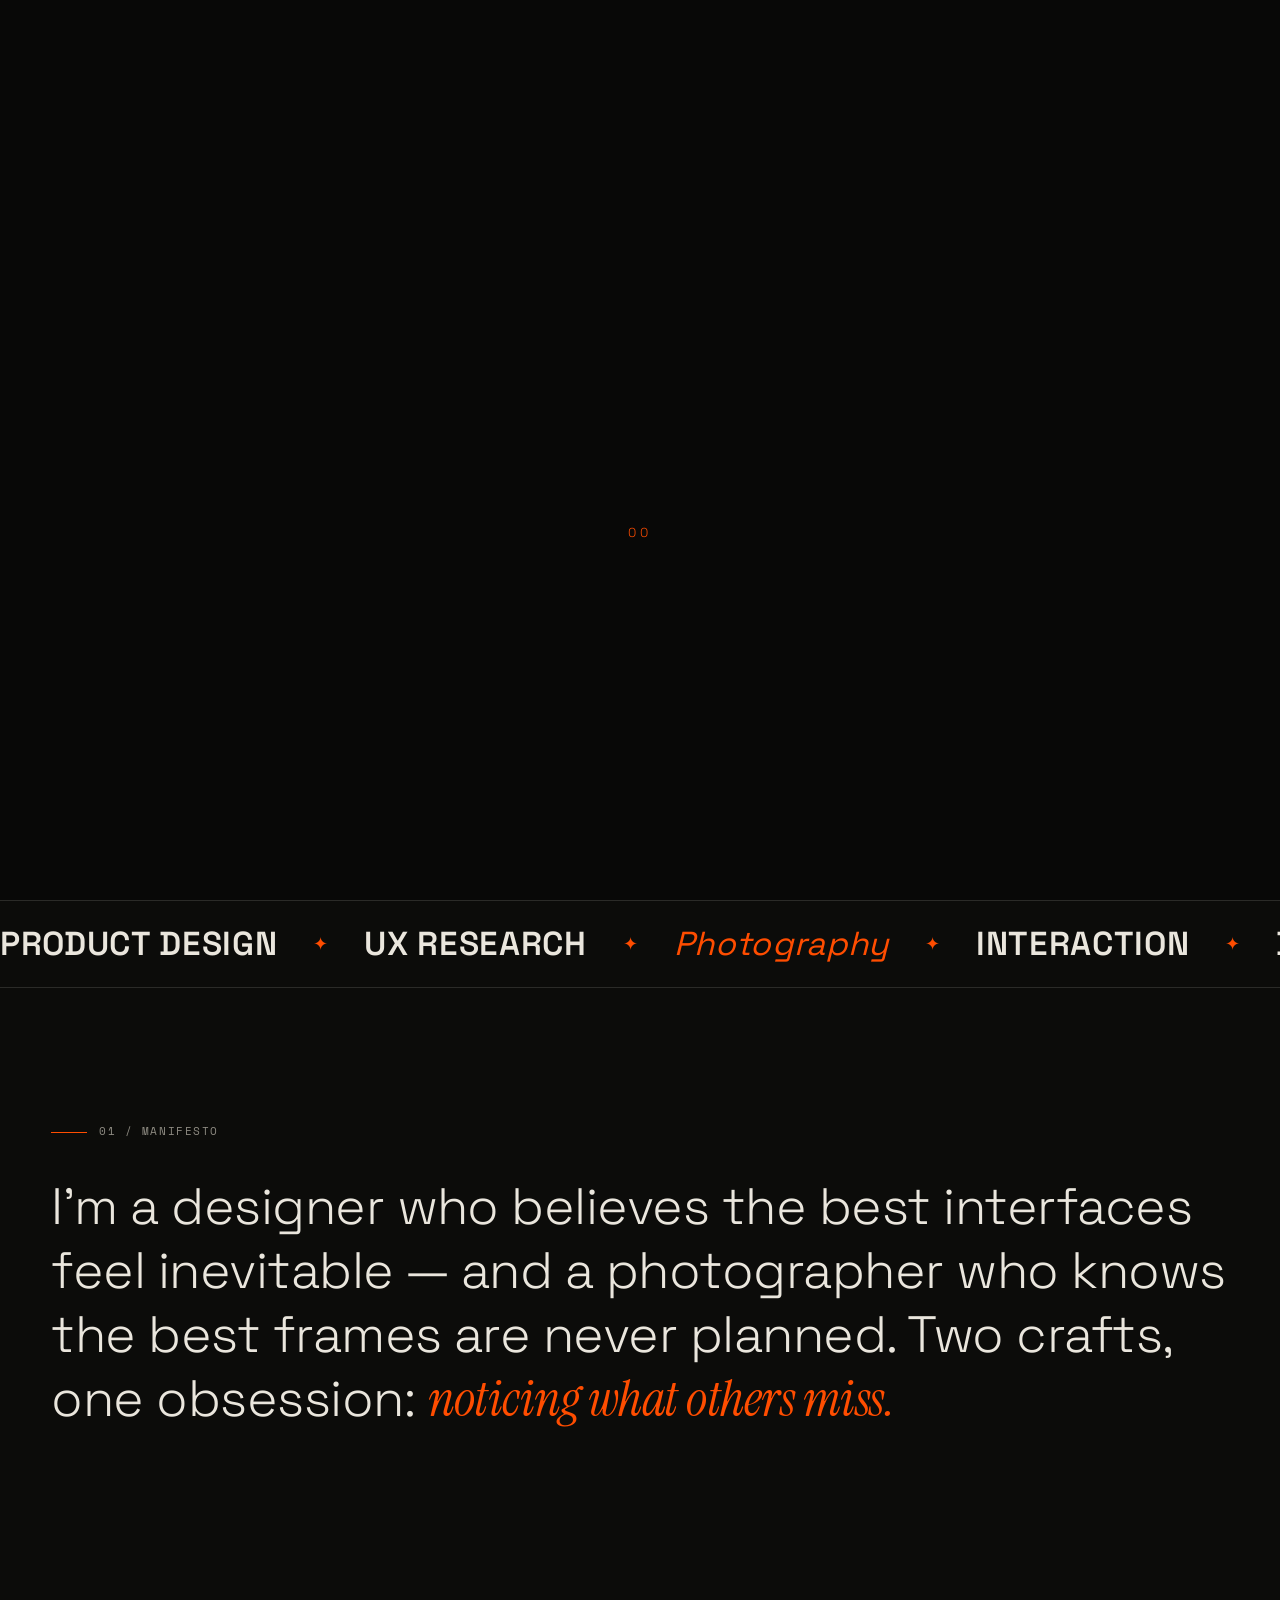
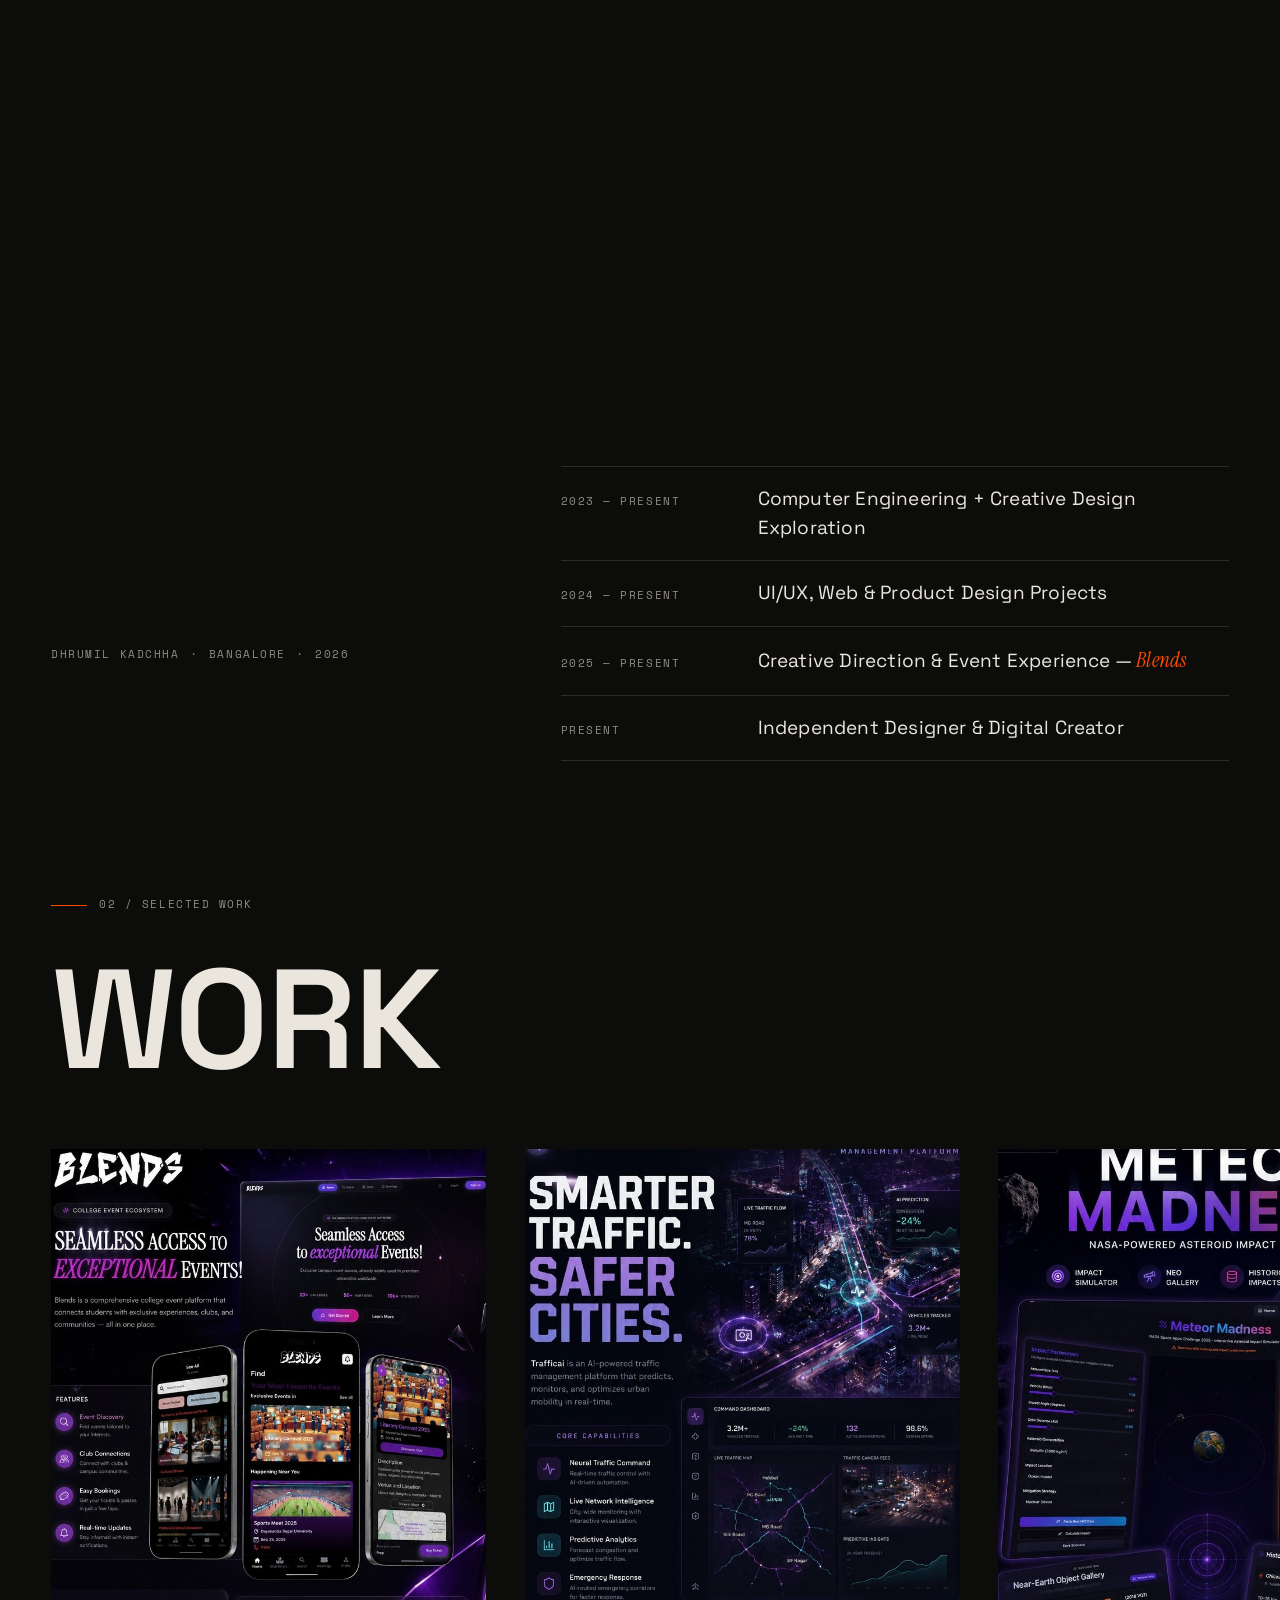
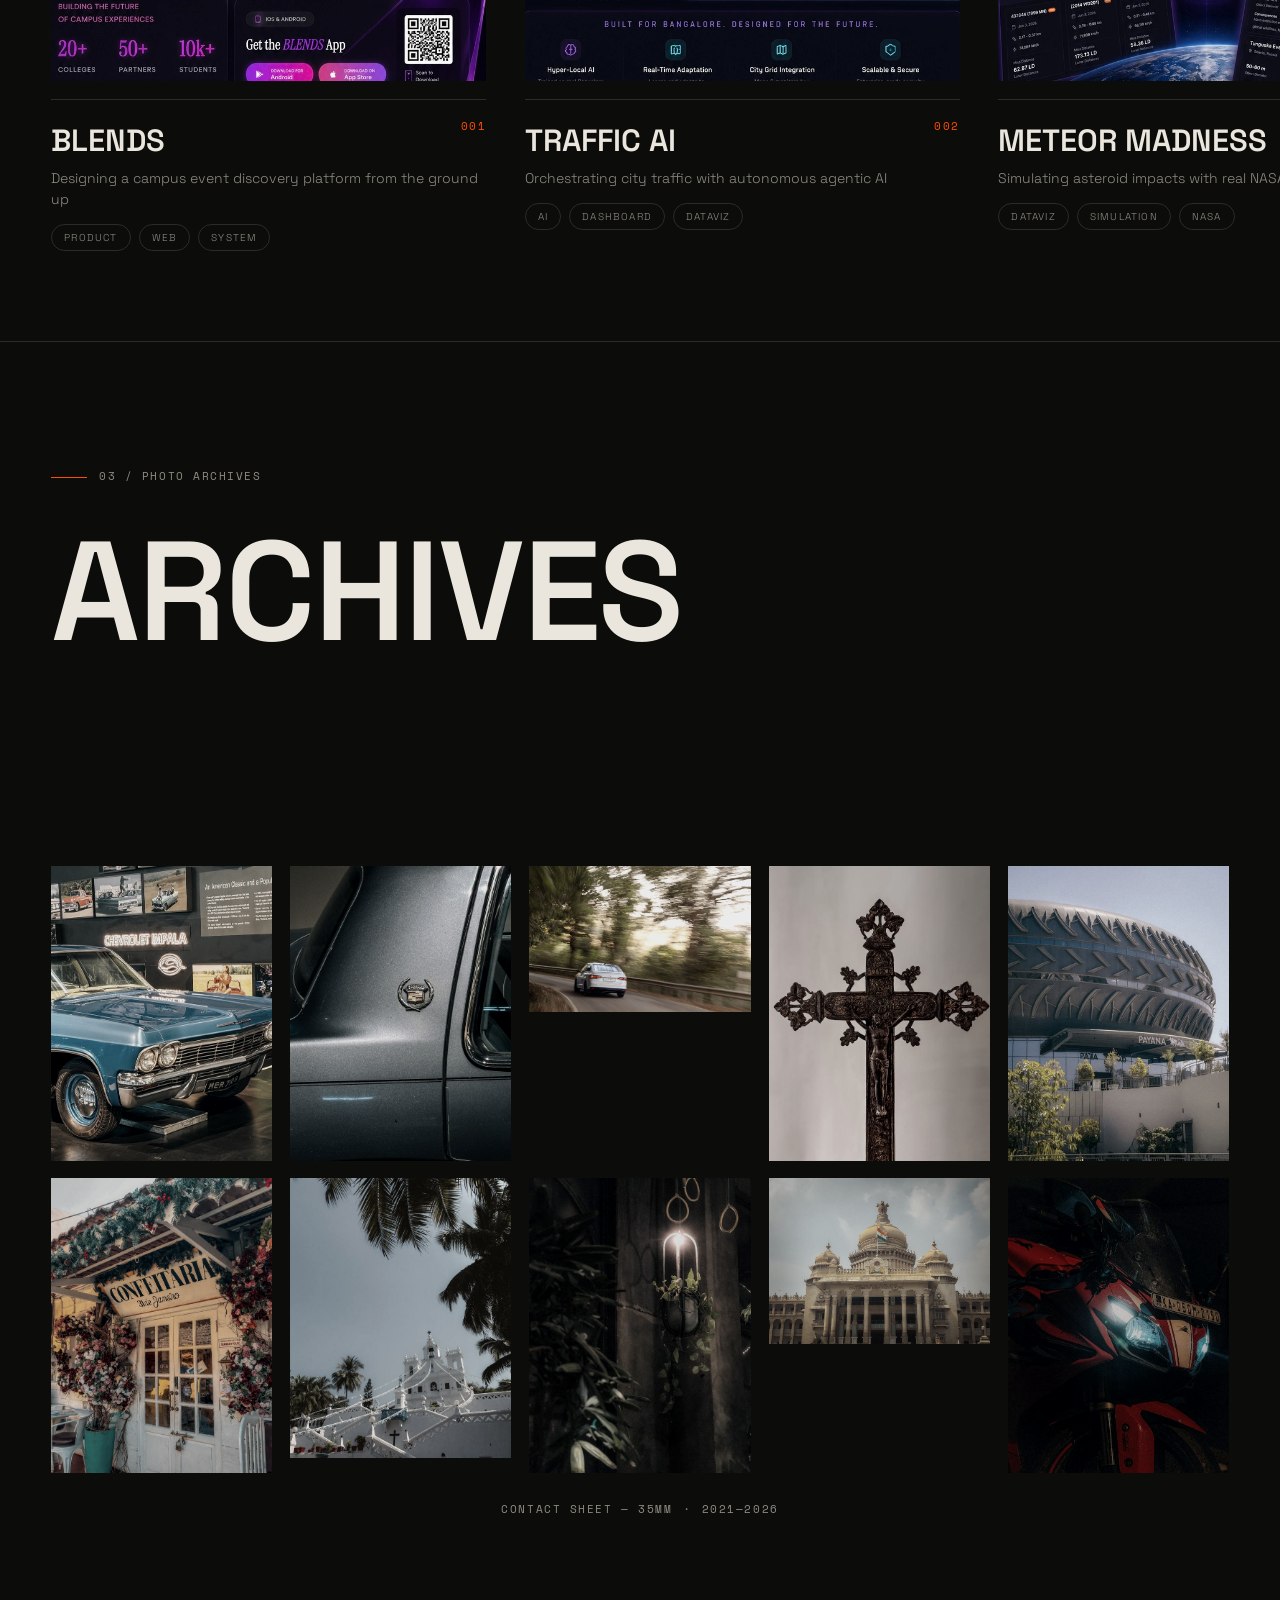
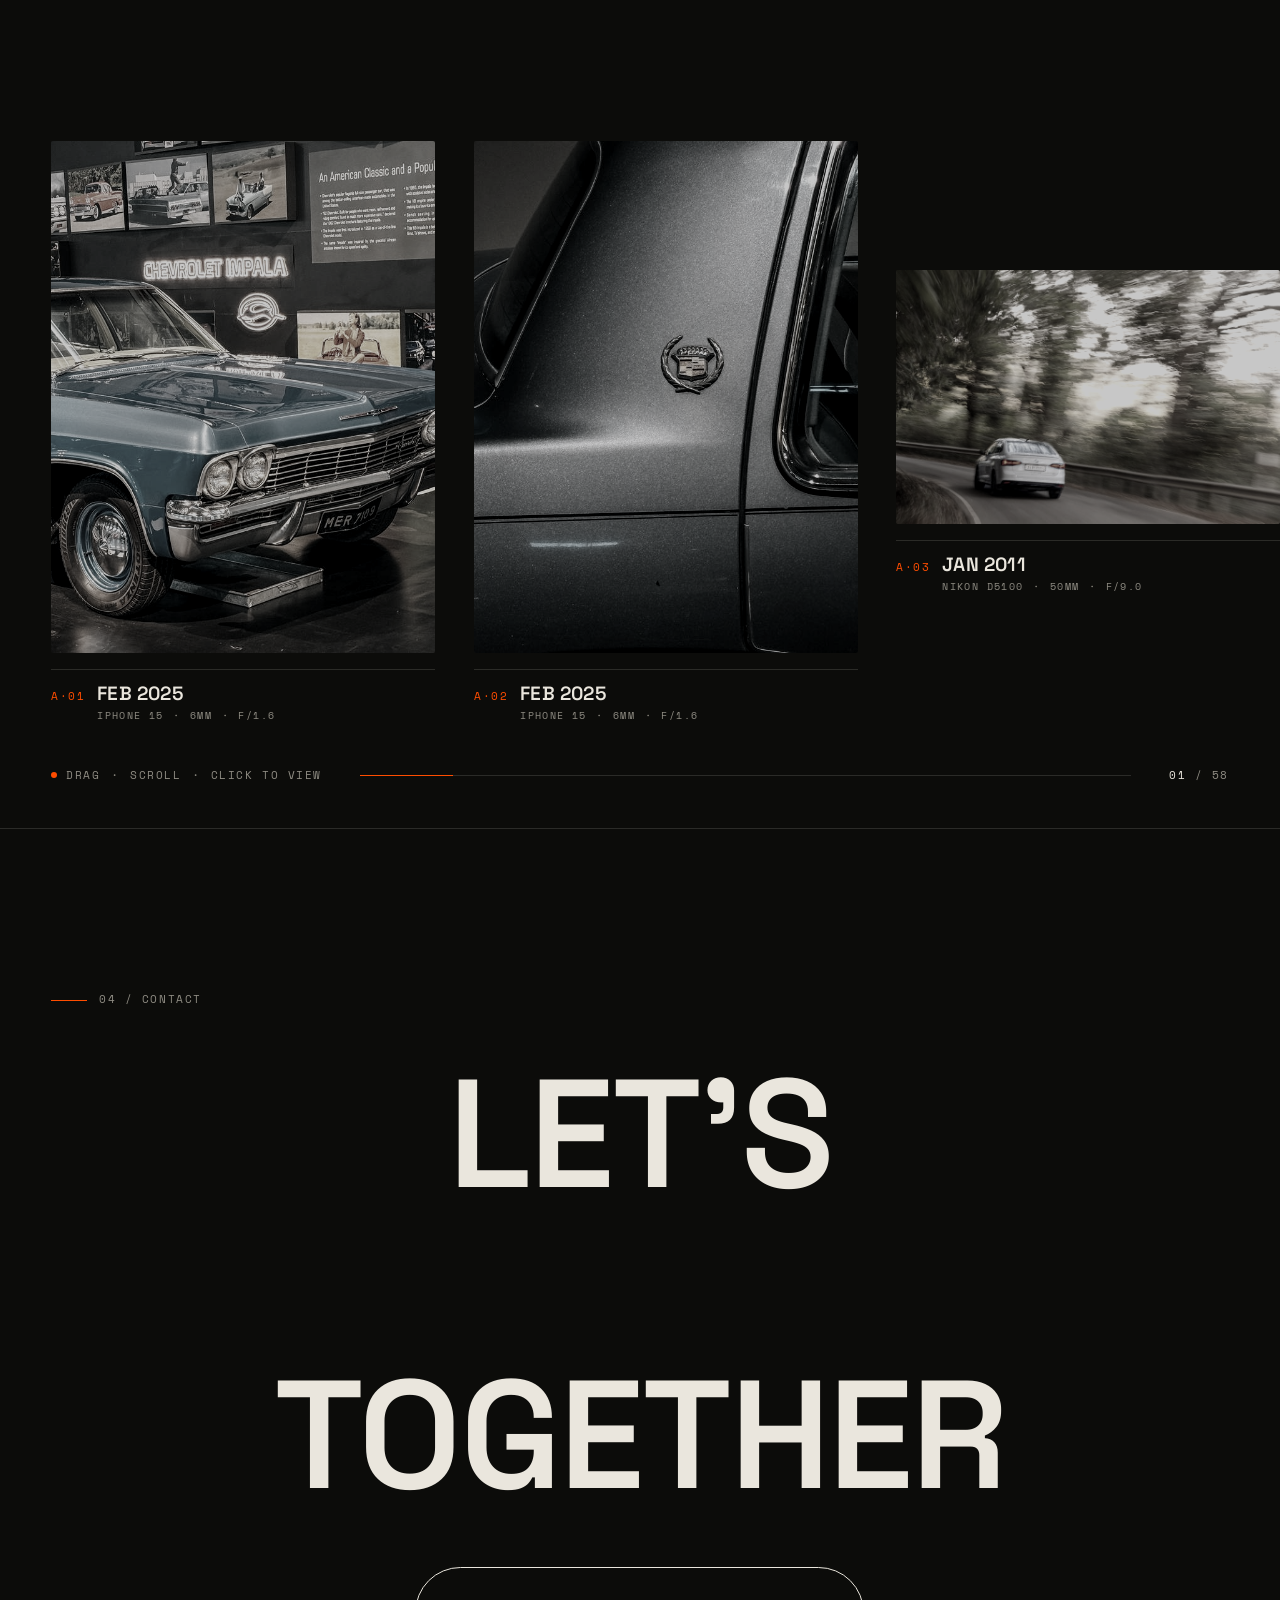
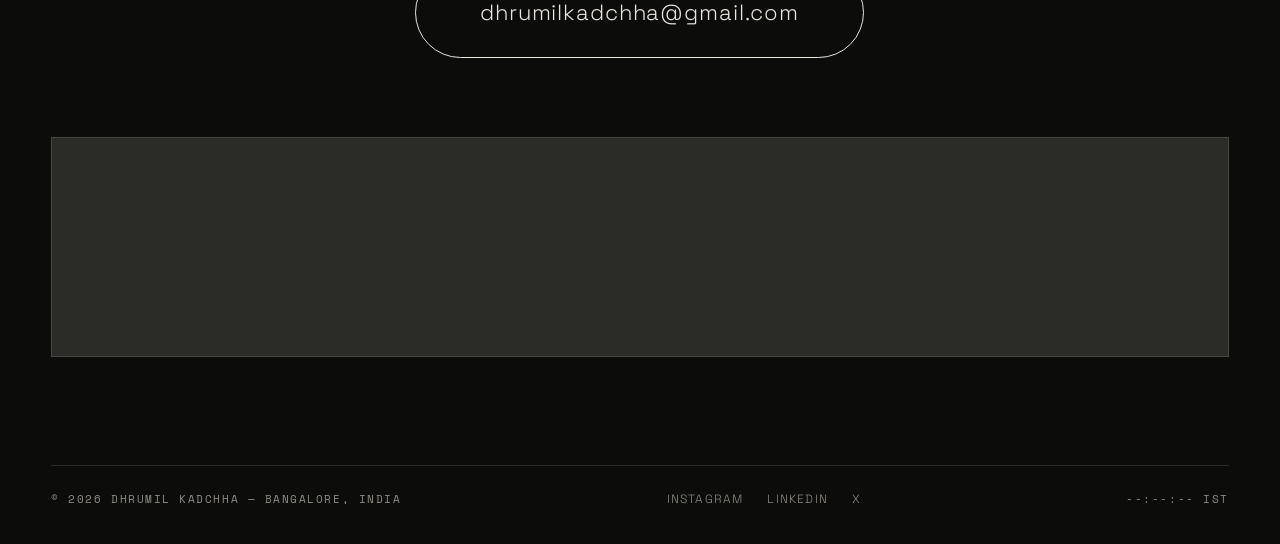
==== index.html @ 8304e797 "Initial commit of portfolio website" ====
<!DOCTYPE html>
<html lang="en" class="no-js">
<head>
  <meta charset="UTF-8" />
  <meta name="viewport" content="width=device-width, initial-scale=1.0, viewport-fit=cover" />
  <script>
    /* Swap no-js -> js before first paint so "hidden until revealed" states
       only ever apply when JS is actually running. Hard failsafe below. */
    (function () {
      var d = document.documentElement;
      d.classList.remove("no-js");
      d.classList.add("js");
      /* If the intro never completes (throttled rAF, script error, slow CDN),
         force everything visible after 6s so the page is never stuck blank. */
      window.__failsafe = setTimeout(function () { d.classList.add("fx-failsafe"); }, 6000);
      window.addEventListener("error", function () {
        /* Only force-reveal while the page could still be blank (pre-intro). */
        if (!window.__introDone) d.classList.add("fx-failsafe");
      });
    })();
  </script>
  <title>Dhrumil Kadchha — UI/UX Designer & Photographer</title>
  <meta name="description" content="Portfolio of Dhrumil Kadchha — UI/UX designer and photographer. Crafting interfaces, capturing light." />
  <link rel="preconnect" href="https://fonts.googleapis.com" />
  <link rel="preconnect" href="https://fonts.gstatic.com" crossorigin />
  <link href="https://api.fontshare.com/v2/css?f[]=clash-display@500,600,700&display=swap" rel="stylesheet" />
  <link href="https://fonts.googleapis.com/css2?family=Space+Grotesk:wght@300..600&family=Space+Mono:wght@400;700&family=Instrument+Serif:ital@0;1&display=swap" rel="stylesheet" />
  <link rel="stylesheet" href="css/style.css" />
</head>
<body>

  <!-- Preloader -->
  <div class="preloader" id="preloader">
    <div class="preloader__inner">
      <div class="preloader__name" aria-hidden="true">
        <span>D</span><span>H</span><span>R</span><span>U</span><span>M</span><span>I</span><span>L</span>
      </div>
      <div class="preloader__count"><span id="loadCount">00</span></div>
    </div>
    <div class="preloader__panel preloader__panel--top"></div>
    <div class="preloader__panel preloader__panel--bottom"></div>
  </div>

  <!-- Grain -->
  <!-- <div class="grain" aria-hidden="true"></div> -->

  <!-- Custom cursor -->
  <div class="cursor" id="cursor" aria-hidden="true">
    <div class="cursor__dot"></div>
    <div class="cursor__label"><span id="cursorLabel">VIEW</span></div>
  </div>

  <!-- Header -->
  <header class="header" id="header">
    <a href="#top" class="header__logo" data-hover>DK<sup>©</sup></a>

    <nav class="header__nav" aria-label="Primary">
      <a href="#about" class="nav-link" data-nav data-hover>
        <span class="nav-link__num">01</span>
        <span class="nav-link__label"><span>About</span><span aria-hidden="true">About</span></span>
      </a>
      <a href="#work" class="nav-link" data-nav data-hover>
        <span class="nav-link__num">02</span>
        <span class="nav-link__label"><span>Work</span><span aria-hidden="true">Work</span></span>
      </a>
      <a href="#archive" class="nav-link" data-nav data-hover>
        <span class="nav-link__num">03</span>
        <span class="nav-link__label"><span>Archive</span><span aria-hidden="true">Archive</span></span>
      </a>
      <a href="#contact" class="nav-link" data-nav data-hover>
        <span class="nav-link__num">04</span>
        <span class="nav-link__label"><span>Contact</span><span aria-hidden="true">Contact</span></span>
      </a>
    </nav>

    <div class="header__meta">
      <span class="header__dot"></span>
      <span>Available for work</span>
    </div>

    <button class="nav-toggle" id="navToggle" aria-label="Open menu" aria-expanded="false" aria-controls="menu" data-hover>
      <span class="nav-toggle__txt"><span>Menu</span><span aria-hidden="true">Close</span></span>
      <span class="nav-toggle__icon"><i></i><i></i></span>
    </button>
  </header>

  <!-- Scroll progress -->
  <div class="progress" aria-hidden="true"><span id="progressBar"></span></div>

  <!-- Fullscreen overlay menu (mobile) -->
  <nav class="menu" id="menu" aria-label="Menu" aria-hidden="true">
    <div class="menu__bg"></div>
    <div class="menu__inner">
      <ul class="menu__list">
        <li class="menu__item"><a href="#about" data-menu data-hover><span class="menu__num">01</span><span class="menu__txt">About</span></a></li>
        <li class="menu__item"><a href="#work" data-menu data-hover><span class="menu__num">02</span><span class="menu__txt">Work</span></a></li>
        <li class="menu__item"><a href="#archive" data-menu data-hover><span class="menu__num">03</span><span class="menu__txt">Archive</span></a></li>
        <li class="menu__item"><a href="#contact" data-menu data-hover><span class="menu__num">04</span><span class="menu__txt">Contact</span></a></li>
      </ul>
      <div class="menu__foot">
        <a class="menu__mail" href="mailto:dhrumilkadchha@gmail.com" data-hover>dhrumilkadchha@gmail.com</a>
        <div class="menu__socials">
          <a href="https://www.instagram.com/photos.labyrinth/" target="_blank" rel="noopener" data-hover>Instagram</a>
          <a href="https://www.linkedin.com/in/dhrumilkadchha/" target="_blank" rel="noopener" data-hover>LinkedIn</a>
          <a href="https://x.com/dhrumil_kadchha" target="_blank" rel="noopener" data-hover>X</a>
        </div>
        <span class="menu__clock mono" id="menuClock">--:--:-- IST</span>
      </div>
    </div>
  </nav>

  <main id="top">
    <!-- Interactive Background Glow -->
    <div class="cursor-glow" id="cursorGlow"></div>

    <!-- ============ HERO ============ -->
    <section class="hero" id="hero">
      <canvas id="webgl" aria-hidden="true"></canvas>

      <div class="hero__content">
        <div class="hero__eyebrow reveal-line">
          <span>UI/UX Designer</span>
          <span class="hero__eyebrow-divider">&</span>
          <span class="serif">Photographer</span>
        </div>
        <h1 class="hero__title" aria-label="Dhrumil Kadchha">
          <span class="hero__line"><span class="split" data-split>DHRUMIL</span></span>
          <span class="hero__line hero__line--offset"><span class="split" data-split>KADCHHA</span></span>
        </h1>
        <div class="hero__bottom">
          <p class="hero__desc reveal-line">Designing interfaces with intent.<br/>Capturing light in between.</p>
          <div class="hero__scroll reveal-line">
            <span>Scroll</span>
            <div class="hero__scroll-track"><div class="hero__scroll-thumb"></div></div>
          </div>
        </div>
      </div>
    </section>

    <!-- ============ MARQUEE ============ -->
    <div class="marquee" aria-hidden="true">
      <div class="marquee__track" id="marqueeTrack">
        <div class="marquee__group">
          <span>Product Design</span><em>✦</em><span>UX Research</span><em>✦</em><span class="serif">Photography</span><em>✦</em><span>Interaction</span><em>✦</em><span>Design Systems</span><em>✦</em>
        </div>
        <div class="marquee__group">
          <span>Product Design</span><em>✦</em><span>UX Research</span><em>✦</em><span class="serif">Photography</span><em>✦</em><span>Interaction</span><em>✦</em><span>Design Systems</span><em>✦</em>
        </div>
      </div>
    </div>

    <!-- ============ ABOUT ============ -->
    <section class="about" id="about">
      <div class="about__index mono">01 / Manifesto</div>
      <p class="about__text" data-lines>
        I'm a designer who believes the best interfaces feel inevitable — and a photographer who knows the best frames are never planned. Two crafts, one obsession: <span class="serif">noticing what others miss.</span>
      </p>
      <div class="about__meta">
        <div class="about__meta-item reveal-line"><span class="mono">Based in</span><strong>Bangalore, India ・ Working worldwide</strong></div>
        <div class="about__meta-item reveal-line"><span class="mono">Focus</span><strong>Product, Brand, Lens</strong></div>
        <div class="about__meta-item reveal-line"><span class="mono">Since</span><strong>2023</strong></div>
      </div>

      <!-- Profile -->
      <div class="profile">
        <figure class="profile__media" id="profileMedia">
          <div class="profile__imgwrap">
            <img src="images/about/portrait.jpg" alt="Portrait of Dhrumil Kadchha" width="1200" height="1600" loading="lazy" decoding="async"/>
          </div>
          <figcaption class="mono">Dhrumil Kadchha ・ Bangalore ・ 2026</figcaption>
        </figure>

        <div class="profile__body">
          <div class="profile__block reveal-line">
            <h3 class="mono">What I do</h3>
            <p>I design digital experiences that balance clarity, aesthetics, and usability — creating interfaces, systems, and visual identities that feel intuitive and meaningful.</p>
          </div>
          <div class="profile__block reveal-line">
            <h3 class="mono">My background</h3>
            <p>Coming from a technology and creative background, I've worked across interface design, development, branding, and experience-driven projects — combining structured thinking with creative exploration.</p>
          </div>
          <div class="profile__block reveal-line">
            <h3 class="mono">My approach</h3>
            <p>Design is more than aesthetics — it is communication, intention, and problem-solving. I listen, experiment, and refine to create experiences that feel simple, thoughtful, and lasting.</p>
          </div>

          <ol class="profile__career" aria-label="Career timeline">
            <li class="career-row"><span class="career-row__year mono">2023 — Present</span><span class="career-row__what">Computer Engineering + Creative Design Exploration</span></li>
            <li class="career-row"><span class="career-row__year mono">2024 — Present</span><span class="career-row__what">UI/UX, Web &amp; Product Design Projects</span></li>
            <li class="career-row"><span class="career-row__year mono">2025 — Present</span><span class="career-row__what">Creative Direction &amp; Event Experience — <span class="serif">Blends</span></span></li>
            <li class="career-row"><span class="career-row__year mono">Present</span><span class="career-row__what">Independent Designer &amp; Digital Creator</span></li>
          </ol>
        </div>
      </div>
    </section>

    <!-- ============ SELECTED WORK ============ -->
    <section class="work" id="work">
      <div class="work__head">
        <div class="about__index mono">02 / Selected Work</div>
        <h2 class="section-title"><span class="split" data-split>WORK</span></h2>
      </div>

      <div class="work__pin" id="workPin">
        <div class="work__track" id="workTrack">
          <article class="work-card" data-project="blends-website" data-hover-label="OPEN" tabindex="0" role="button" aria-label="Open case study: Blends">
            <div class="work-card__img"><img src="images/work/blends-website.jpg" alt="Blends case study" loading="eager"/></div>
            <div class="work-card__info">
              <span class="mono work-card__num">001</span>
              <h3>Blends</h3>
              <p>Designing a campus event discovery platform from the ground up</p>
              <div class="work-card__tags"><span>Product</span><span>Web</span><span>System</span></div>
            </div>
          </article>
          <article class="work-card" data-project="traffic-ai" data-hover-label="OPEN" tabindex="0" role="button" aria-label="Open case study: Traffic AI">
            <div class="work-card__img"><img src="images/work/traffic-ai.jpg" alt="Traffic AI case study" loading="lazy"/></div>
            <div class="work-card__info">
              <span class="mono work-card__num">002</span>
              <h3>Traffic AI</h3>
              <p>Orchestrating city traffic with autonomous agentic AI</p>
              <div class="work-card__tags"><span>AI</span><span>Dashboard</span><span>DataViz</span></div>
            </div>
          </article>
          <article class="work-card" data-project="meteor-madness" data-hover-label="OPEN" tabindex="0" role="button" aria-label="Open case study: Meteor Madness">
            <div class="work-card__img"><img src="images/work/meteor-madness.jpg" alt="Meteor Madness case study" loading="lazy"/></div>
            <div class="work-card__info">
              <span class="mono work-card__num">003</span>
              <h3>Meteor Madness</h3>
              <p>Simulating asteroid impacts with real NASA data</p>
              <div class="work-card__tags"><span>DataViz</span><span>Simulation</span><span>NASA</span></div>
            </div>
          </article>
          <article class="work-card" data-project="blends-app" data-hover-label="OPEN" tabindex="0" role="button" aria-label="Open case study: Blends App">
            <div class="work-card__img"><img src="images/work/blends-app.jpg" alt="Blends App case study" loading="lazy"/></div>
            <div class="work-card__info">
              <span class="mono work-card__num">004</span>
              <h3>Blends App</h3>
              <p>Prototyping the campus event experience, screen by screen</p>
              <div class="work-card__tags"><span>Mobile</span><span>Prototype</span><span>iOS</span></div>
            </div>
          </article>
        
        </div>
      </div>
    </section>

    <!-- ============ PHOTO ARCHIVE ============ -->
    <section class="archive" id="archive">
      <div class="archive__head">
        <div class="about__index mono">03 / Photo Archives</div>
        <h2 class="section-title"><span class="split" data-split>ARCHIVES</span></h2>
        <p class="archive__sub reveal-line">Frames collected between projects. <span class="serif">Scroll to develop the contact sheet.</span></p>
      </div>

      <!-- Scatter -> contact sheet (scroll experience) -->
      <div class="sheet" id="sheet">
        <div class="sheet__grid" id="sheetGrid">
          <figure class="sheet__cell" data-frame="0" role="button" tabindex="0" aria-label="Open photograph — iPhone 15 ・ 6mm ・ f/1.6" data-hover-label="OPEN"><img src="images/archive/thumb/p003.jpg" alt="iPhone 15 ・ 6mm ・ f/1.6"/></figure>
          <figure class="sheet__cell" data-frame="1" role="button" tabindex="0" aria-label="Open photograph — iPhone 15 ・ 6mm ・ f/1.6" data-hover-label="OPEN"><img src="images/archive/thumb/p004.jpg" alt="iPhone 15 ・ 6mm ・ f/1.6"/></figure>
          <figure class="sheet__cell" data-frame="2" role="button" tabindex="0" aria-label="Open photograph — Nikon D5100 ・ 50mm ・ f/9.0" data-hover-label="OPEN"><img src="images/archive/thumb/p005.jpg" alt="Nikon D5100 ・ 50mm ・ f/9.0"/></figure>
          <figure class="sheet__cell" data-frame="3" role="button" tabindex="0" aria-label="Open photograph — iPhone 15 ・ 6mm ・ f/1.6" data-hover-label="OPEN"><img src="images/archive/thumb/p006.jpg" alt="iPhone 15 ・ 6mm ・ f/1.6"/></figure>
          <figure class="sheet__cell" data-frame="4" role="button" tabindex="0" aria-label="Open photograph — iPhone 15 ・ 6mm ・ f/1.6" data-hover-label="OPEN"><img src="images/archive/thumb/p007.jpg" alt="iPhone 15 ・ 6mm ・ f/1.6"/></figure>
          <figure class="sheet__cell" data-frame="5" role="button" tabindex="0" aria-label="Open photograph — iPhone 15 ・ 6mm ・ f/1.6" data-hover-label="OPEN"><img src="images/archive/thumb/p008.jpg" alt="iPhone 15 ・ 6mm ・ f/1.6"/></figure>
          <figure class="sheet__cell" data-frame="6" role="button" tabindex="0" aria-label="Open photograph — iPhone 15 ・ 6mm ・ f/1.6" data-hover-label="OPEN"><img src="images/archive/thumb/p009.jpg" alt="iPhone 15 ・ 6mm ・ f/1.6"/></figure>
          <figure class="sheet__cell" data-frame="7" role="button" tabindex="0" aria-label="Open photograph — iPhone 15 ・ 6mm ・ f/1.6" data-hover-label="OPEN"><img src="images/archive/thumb/p010.jpg" alt="iPhone 15 ・ 6mm ・ f/1.6"/></figure>
          <figure class="sheet__cell" data-frame="8" role="button" tabindex="0" aria-label="Open photograph — iPhone 15 ・ 6mm ・ f/1.6" data-hover-label="OPEN"><img src="images/archive/thumb/p011.jpg" alt="iPhone 15 ・ 6mm ・ f/1.6"/></figure>
          <figure class="sheet__cell" data-frame="9" role="button" tabindex="0" aria-label="Open photograph — iPhone 15 ・ 6mm ・ f/1.6" data-hover-label="OPEN"><img src="images/archive/thumb/p012.jpg" alt="iPhone 15 ・ 6mm ・ f/1.6"/></figure>
        
        </div>
        <div class="sheet__caption mono" id="sheetCaption">CONTACT SHEET — 35MM ・ 2021—2026</div>
      </div>

      <!-- Film reel — draggable, inertial, "develops" in focus, opens to lightbox -->
      <div class="reel" id="reel">
        <div class="reel__rail" id="reelRail">
          <figure class="frame" data-img="images/archive/p003.jpg" data-hover-label="OPEN"
                  data-num="A·01" data-title="FEB 2025" data-place="iPhone 15 ・ 6mm ・ f/1.6 ・ 1/35s ・ ISO200 ・ 2025">
            <div class="frame__media"><img src="images/archive/thumb/p003.jpg" alt="Photograph — iPhone 15 ・ 6mm ・ f/1.6 ・ 1/35s ・ ISO200 ・ 2025" loading="lazy"/></div>
            <figcaption class="frame__cap">
              <span class="frame__num mono">A·01</span>
              <span class="frame__title">FEB 2025</span>
              <span class="frame__meta mono">iPhone 15 ・ 6mm ・ f/1.6</span>
            </figcaption>
          </figure>
          <figure class="frame" data-img="images/archive/p004.jpg" data-hover-label="OPEN"
                  data-num="A·02" data-title="FEB 2025" data-place="iPhone 15 ・ 6mm ・ f/1.6 ・ 1/50s ・ ISO40 ・ 2025">
            <div class="frame__media"><img src="images/archive/thumb/p004.jpg" alt="Photograph — iPhone 15 ・ 6mm ・ f/1.6 ・ 1/50s ・ ISO40 ・ 2025" loading="lazy"/></div>
            <figcaption class="frame__cap">
              <span class="frame__num mono">A·02</span>
              <span class="frame__title">FEB 2025</span>
              <span class="frame__meta mono">iPhone 15 ・ 6mm ・ f/1.6</span>
            </figcaption>
          </figure>
          <figure class="frame" data-img="images/archive/p005.jpg" data-hover-label="OPEN"
                  data-num="A·03" data-title="JAN 2011" data-place="Nikon D5100 ・ 50mm ・ f/9.0 ・ 1/8s ・ ISO100 ・ 2011">
            <div class="frame__media"><img src="images/archive/thumb/p005.jpg" alt="Photograph — Nikon D5100 ・ 50mm ・ f/9.0 ・ 1/8s ・ ISO100 ・ 2011" loading="lazy"/></div>
            <figcaption class="frame__cap">
              <span class="frame__num mono">A·03</span>
              <span class="frame__title">JAN 2011</span>
              <span class="frame__meta mono">Nikon D5100 ・ 50mm ・ f/9.0</span>
            </figcaption>
          </figure>
          <figure class="frame" data-img="images/archive/p006.jpg" data-hover-label="OPEN"
                  data-num="A·04" data-title="FEB 2025" data-place="iPhone 15 ・ 6mm ・ f/1.6 ・ 1/35s ・ ISO160 ・ 2025">
            <div class="frame__media"><img src="images/archive/thumb/p006.jpg" alt="Photograph — iPhone 15 ・ 6mm ・ f/1.6 ・ 1/35s ・ ISO160 ・ 2025" loading="lazy"/></div>
            <figcaption class="frame__cap">
              <span class="frame__num mono">A·04</span>
              <span class="frame__title">FEB 2025</span>
              <span class="frame__meta mono">iPhone 15 ・ 6mm ・ f/1.6</span>
            </figcaption>
          </figure>
          <figure class="frame" data-img="images/archive/p007.jpg" data-hover-label="OPEN"
                  data-num="A·05" data-title="FEB 2025" data-place="iPhone 15 ・ 6mm ・ f/1.6 ・ 1/2400s ・ ISO32 ・ 2025">
            <div class="frame__media"><img src="images/archive/thumb/p007.jpg" alt="Photograph — iPhone 15 ・ 6mm ・ f/1.6 ・ 1/2400s ・ ISO32 ・ 2025" loading="lazy"/></div>
            <figcaption class="frame__cap">
              <span class="frame__num mono">A·05</span>
              <span class="frame__title">FEB 2025</span>
              <span class="frame__meta mono">iPhone 15 ・ 6mm ・ f/1.6</span>
            </figcaption>
          </figure>
          <figure class="frame" data-img="images/archive/p008.jpg" data-hover-label="OPEN"
                  data-num="A·06" data-title="JAN 2026" data-place="iPhone 15 ・ 6mm ・ f/1.6 ・ 1/180s ・ ISO40 ・ 2026">
            <div class="frame__media"><img src="images/archive/thumb/p008.jpg" alt="Photograph — iPhone 15 ・ 6mm ・ f/1.6 ・ 1/180s ・ ISO40 ・ 2026" loading="lazy"/></div>
            <figcaption class="frame__cap">
              <span class="frame__num mono">A·06</span>
              <span class="frame__title">JAN 2026</span>
              <span class="frame__meta mono">iPhone 15 ・ 6mm ・ f/1.6</span>
            </figcaption>
          </figure>
          <figure class="frame" data-img="images/archive/p009.jpg" data-hover-label="OPEN"
                  data-num="A·07" data-title="JAN 2026" data-place="iPhone 15 ・ 6mm ・ f/1.6 ・ 1/4600s ・ ISO50 ・ 2026">
            <div class="frame__media"><img src="images/archive/thumb/p009.jpg" alt="Photograph — iPhone 15 ・ 6mm ・ f/1.6 ・ 1/4600s ・ ISO50 ・ 2026" loading="lazy"/></div>
            <figcaption class="frame__cap">
              <span class="frame__num mono">A·07</span>
              <span class="frame__title">JAN 2026</span>
              <span class="frame__meta mono">iPhone 15 ・ 6mm ・ f/1.6</span>
            </figcaption>
          </figure>
          <figure class="frame" data-img="images/archive/p010.jpg" data-hover-label="OPEN"
                  data-num="A·08" data-title="NOV 2025" data-place="iPhone 15 ・ 6mm ・ f/1.6 ・ 1/17s ・ ISO500 ・ 2025">
            <div class="frame__media"><img src="images/archive/thumb/p010.jpg" alt="Photograph — iPhone 15 ・ 6mm ・ f/1.6 ・ 1/17s ・ ISO500 ・ 2025" loading="lazy"/></div>
            <figcaption class="frame__cap">
              <span class="frame__num mono">A·08</span>
              <span class="frame__title">NOV 2025</span>
              <span class="frame__meta mono">iPhone 15 ・ 6mm ・ f/1.6</span>
            </figcaption>
          </figure>
          <figure class="frame" data-img="images/archive/p011.jpg" data-hover-label="OPEN"
                  data-num="A·09" data-title="OCT 2024" data-place="iPhone 15 ・ 6mm ・ f/1.6 ・ 1/5300s ・ ISO40 ・ 2024">
            <div class="frame__media"><img src="images/archive/thumb/p011.jpg" alt="Photograph — iPhone 15 ・ 6mm ・ f/1.6 ・ 1/5300s ・ ISO40 ・ 2024" loading="lazy"/></div>
            <figcaption class="frame__cap">
              <span class="frame__num mono">A·09</span>
              <span class="frame__title">OCT 2024</span>
              <span class="frame__meta mono">iPhone 15 ・ 6mm ・ f/1.6</span>
            </figcaption>
          </figure>
          <figure class="frame" data-img="images/archive/p012.jpg" data-hover-label="OPEN"
                  data-num="A·10" data-title="OCT 2025" data-place="iPhone 15 ・ 6mm ・ f/1.6 ・ 1/50s ・ ISO80 ・ 2025">
            <div class="frame__media"><img src="images/archive/thumb/p012.jpg" alt="Photograph — iPhone 15 ・ 6mm ・ f/1.6 ・ 1/50s ・ ISO80 ・ 2025" loading="lazy"/></div>
            <figcaption class="frame__cap">
              <span class="frame__num mono">A·10</span>
              <span class="frame__title">OCT 2025</span>
              <span class="frame__meta mono">iPhone 15 ・ 6mm ・ f/1.6</span>
            </figcaption>
          </figure>
          <figure class="frame" data-img="images/archive/p013.jpg" data-hover-label="OPEN"
                  data-num="A·11" data-title="JAN 2026" data-place="iPhone 15 ・ 6mm ・ f/1.6 ・ 1/50s ・ ISO160 ・ 2026">
            <div class="frame__media"><img src="images/archive/thumb/p013.jpg" alt="Photograph — iPhone 15 ・ 6mm ・ f/1.6 ・ 1/50s ・ ISO160 ・ 2026" loading="lazy"/></div>
            <figcaption class="frame__cap">
              <span class="frame__num mono">A·11</span>
              <span class="frame__title">JAN 2026</span>
              <span class="frame__meta mono">iPhone 15 ・ 6mm ・ f/1.6</span>
            </figcaption>
          </figure>
          <figure class="frame" data-img="images/archive/p014.jpg" data-hover-label="OPEN"
                  data-num="A·12" data-title="JAN 2026" data-place="iPhone 15 ・ 6mm ・ f/1.6 ・ 1/4000s ・ ISO40 ・ 2026">
            <div class="frame__media"><img src="images/archive/thumb/p014.jpg" alt="Photograph — iPhone 15 ・ 6mm ・ f/1.6 ・ 1/4000s ・ ISO40 ・ 2026" loading="lazy"/></div>
            <figcaption class="frame__cap">
              <span class="frame__num mono">A·12</span>
              <span class="frame__title">JAN 2026</span>
              <span class="frame__meta mono">iPhone 15 ・ 6mm ・ f/1.6</span>
            </figcaption>
          </figure>
          <figure class="frame" data-img="images/archive/p015.jpg" data-hover-label="OPEN"
                  data-num="A·13" data-title="JAN 2026" data-place="iPhone 15 ・ 6mm ・ f/1.6 ・ 1/7200s ・ ISO40 ・ 2026">
            <div class="frame__media"><img src="images/archive/thumb/p015.jpg" alt="Photograph — iPhone 15 ・ 6mm ・ f/1.6 ・ 1/7200s ・ ISO40 ・ 2026" loading="lazy"/></div>
            <figcaption class="frame__cap">
              <span class="frame__num mono">A·13</span>
              <span class="frame__title">JAN 2026</span>
              <span class="frame__meta mono">iPhone 15 ・ 6mm ・ f/1.6</span>
            </figcaption>
          </figure>
          <figure class="frame" data-img="images/archive/p016.jpg" data-hover-label="OPEN"
                  data-num="A·14" data-title="DEC 2025" data-place="iPhone 15 ・ 3mm ・ f/1.9 ・ 1/50s ・ ISO250 ・ 2025">
            <div class="frame__media"><img src="images/archive/thumb/p016.jpg" alt="Photograph — iPhone 15 ・ 3mm ・ f/1.9 ・ 1/50s ・ ISO250 ・ 2025" loading="lazy"/></div>
            <figcaption class="frame__cap">
              <span class="frame__num mono">A·14</span>
              <span class="frame__title">DEC 2025</span>
              <span class="frame__meta mono">iPhone 15 ・ 3mm ・ f/1.9</span>
            </figcaption>
          </figure>
          <figure class="frame" data-img="images/archive/p017.jpg" data-hover-label="OPEN"
                  data-num="A·15" data-title="DEC 2025" data-place="iPhone 15 ・ 6mm ・ f/1.6 ・ 1/250s ・ ISO32 ・ 2025">
            <div class="frame__media"><img src="images/archive/thumb/p017.jpg" alt="Photograph — iPhone 15 ・ 6mm ・ f/1.6 ・ 1/250s ・ ISO32 ・ 2025" loading="lazy"/></div>
            <figcaption class="frame__cap">
              <span class="frame__num mono">A·15</span>
              <span class="frame__title">DEC 2025</span>
              <span class="frame__meta mono">iPhone 15 ・ 6mm ・ f/1.6</span>
            </figcaption>
          </figure>
          <figure class="frame" data-img="images/archive/p018.jpg" data-hover-label="OPEN"
                  data-num="A·16" data-title="NOV 2025" data-place="iPhone 15 ・ 6mm ・ f/1.6 ・ 1/25s ・ ISO320 ・ 2025">
            <div class="frame__media"><img src="images/archive/thumb/p018.jpg" alt="Photograph — iPhone 15 ・ 6mm ・ f/1.6 ・ 1/25s ・ ISO320 ・ 2025" loading="lazy"/></div>
            <figcaption class="frame__cap">
              <span class="frame__num mono">A·16</span>
              <span class="frame__title">NOV 2025</span>
              <span class="frame__meta mono">iPhone 15 ・ 6mm ・ f/1.6</span>
            </figcaption>
          </figure>
          <figure class="frame" data-img="images/archive/p019.jpg" data-hover-label="OPEN"
                  data-num="A·17" data-title="OCT 2024" data-place="iPhone 15 ・ 6mm ・ f/1.6 ・ 1/5600s ・ ISO40 ・ 2024">
            <div class="frame__media"><img src="images/archive/thumb/p019.jpg" alt="Photograph — iPhone 15 ・ 6mm ・ f/1.6 ・ 1/5600s ・ ISO40 ・ 2024" loading="lazy"/></div>
            <figcaption class="frame__cap">
              <span class="frame__num mono">A·17</span>
              <span class="frame__title">OCT 2024</span>
              <span class="frame__meta mono">iPhone 15 ・ 6mm ・ f/1.6</span>
            </figcaption>
          </figure>
          <figure class="frame" data-img="images/archive/p020.jpg" data-hover-label="OPEN"
                  data-num="A·18" data-title="OCT 2025" data-place="iPhone 15 ・ 6mm ・ f/1.6 ・ 1/35s ・ ISO125 ・ 2025">
            <div class="frame__media"><img src="images/archive/thumb/p020.jpg" alt="Photograph — iPhone 15 ・ 6mm ・ f/1.6 ・ 1/35s ・ ISO125 ・ 2025" loading="lazy"/></div>
            <figcaption class="frame__cap">
              <span class="frame__num mono">A·18</span>
              <span class="frame__title">OCT 2025</span>
              <span class="frame__meta mono">iPhone 15 ・ 6mm ・ f/1.6</span>
            </figcaption>
          </figure>
          <figure class="frame" data-img="images/archive/p021.jpg" data-hover-label="OPEN"
                  data-num="A·19" data-title="OCT 2025" data-place="iPhone 15 ・ 6mm ・ f/1.6 ・ 1/50s ・ ISO50 ・ 2025">
            <div class="frame__media"><img src="images/archive/thumb/p021.jpg" alt="Photograph — iPhone 15 ・ 6mm ・ f/1.6 ・ 1/50s ・ ISO50 ・ 2025" loading="lazy"/></div>
            <figcaption class="frame__cap">
              <span class="frame__num mono">A·19</span>
              <span class="frame__title">OCT 2025</span>
              <span class="frame__meta mono">iPhone 15 ・ 6mm ・ f/1.6</span>
            </figcaption>
          </figure>
          <figure class="frame" data-img="images/archive/p022.jpg" data-hover-label="OPEN"
                  data-num="A·20" data-title="OCT 2024" data-place="iPhone 15 ・ 6mm ・ f/1.6 ・ 1/50s ・ ISO64 ・ 2024">
            <div class="frame__media"><img src="images/archive/thumb/p022.jpg" alt="Photograph — iPhone 15 ・ 6mm ・ f/1.6 ・ 1/50s ・ ISO64 ・ 2024" loading="lazy"/></div>
            <figcaption class="frame__cap">
              <span class="frame__num mono">A·20</span>
              <span class="frame__title">OCT 2024</span>
              <span class="frame__meta mono">iPhone 15 ・ 6mm ・ f/1.6</span>
            </figcaption>
          </figure>
          <figure class="frame" data-img="images/archive/p023.jpg" data-hover-label="OPEN"
                  data-num="A·21" data-title="OCT 2025" data-place="iPhone 15 ・ 6mm ・ f/1.6 ・ 1/80s ・ ISO32 ・ 2025">
            <div class="frame__media"><img src="images/archive/thumb/p023.jpg" alt="Photograph — iPhone 15 ・ 6mm ・ f/1.6 ・ 1/80s ・ ISO32 ・ 2025" loading="lazy"/></div>
            <figcaption class="frame__cap">
              <span class="frame__num mono">A·21</span>
              <span class="frame__title">OCT 2025</span>
              <span class="frame__meta mono">iPhone 15 ・ 6mm ・ f/1.6</span>
            </figcaption>
          </figure>
          <figure class="frame" data-img="images/archive/p024.jpg" data-hover-label="OPEN"
                  data-num="A·22" data-title="Untitled" data-place="Archive">
            <div class="frame__media"><img src="images/archive/thumb/p024.jpg" alt="Photograph — Archive" loading="lazy"/></div>
            <figcaption class="frame__cap">
              <span class="frame__num mono">A·22</span>
              <span class="frame__title">Untitled</span>
              <span class="frame__meta mono">Archive</span>
            </figcaption>
          </figure>
          <figure class="frame" data-img="images/archive/p025.jpg" data-hover-label="OPEN"
                  data-num="A·23" data-title="AUG 2025" data-place="iPhone 15 ・ 6mm ・ f/1.6 ・ 1/60s ・ ISO40 ・ 2025">
            <div class="frame__media"><img src="images/archive/thumb/p025.jpg" alt="Photograph — iPhone 15 ・ 6mm ・ f/1.6 ・ 1/60s ・ ISO40 ・ 2025" loading="lazy"/></div>
            <figcaption class="frame__cap">
              <span class="frame__num mono">A·23</span>
              <span class="frame__title">AUG 2025</span>
              <span class="frame__meta mono">iPhone 15 ・ 6mm ・ f/1.6</span>
            </figcaption>
          </figure>
          <figure class="frame" data-img="images/archive/p026.jpg" data-hover-label="OPEN"
                  data-num="A·24" data-title="AUG 2025" data-place="iPhone 15 ・ 6mm ・ f/1.6 ・ 1/620s ・ ISO32 ・ 2025">
            <div class="frame__media"><img src="images/archive/thumb/p026.jpg" alt="Photograph — iPhone 15 ・ 6mm ・ f/1.6 ・ 1/620s ・ ISO32 ・ 2025" loading="lazy"/></div>
            <figcaption class="frame__cap">
              <span class="frame__num mono">A·24</span>
              <span class="frame__title">AUG 2025</span>
              <span class="frame__meta mono">iPhone 15 ・ 6mm ・ f/1.6</span>
            </figcaption>
          </figure>
          <figure class="frame" data-img="images/archive/p027.jpg" data-hover-label="OPEN"
                  data-num="A·25" data-title="AUG 2024" data-place="iPhone 15 ・ 6mm ・ f/1.6 ・ 1/4600s ・ ISO50 ・ 2024">
            <div class="frame__media"><img src="images/archive/thumb/p027.jpg" alt="Photograph — iPhone 15 ・ 6mm ・ f/1.6 ・ 1/4600s ・ ISO50 ・ 2024" loading="lazy"/></div>
            <figcaption class="frame__cap">
              <span class="frame__num mono">A·25</span>
              <span class="frame__title">AUG 2024</span>
              <span class="frame__meta mono">iPhone 15 ・ 6mm ・ f/1.6</span>
            </figcaption>
          </figure>
          <figure class="frame" data-img="images/archive/p028.jpg" data-hover-label="OPEN"
                  data-num="A·26" data-title="MAY 2026" data-place="iPhone 15 ・ 6mm ・ f/1.6 ・ 1/50s ・ ISO160 ・ 2026">
            <div class="frame__media"><img src="images/archive/thumb/p028.jpg" alt="Photograph — iPhone 15 ・ 6mm ・ f/1.6 ・ 1/50s ・ ISO160 ・ 2026" loading="lazy"/></div>
            <figcaption class="frame__cap">
              <span class="frame__num mono">A·26</span>
              <span class="frame__title">MAY 2026</span>
              <span class="frame__meta mono">iPhone 15 ・ 6mm ・ f/1.6</span>
            </figcaption>
          </figure>
          <figure class="frame" data-img="images/archive/p029.jpg" data-hover-label="OPEN"
                  data-num="A·27" data-title="MAY 2026" data-place="iPhone 15 ・ 6mm ・ f/1.6 ・ 1/520s ・ ISO50 ・ 2026">
            <div class="frame__media"><img src="images/archive/thumb/p029.jpg" alt="Photograph — iPhone 15 ・ 6mm ・ f/1.6 ・ 1/520s ・ ISO50 ・ 2026" loading="lazy"/></div>
            <figcaption class="frame__cap">
              <span class="frame__num mono">A·27</span>
              <span class="frame__title">MAY 2026</span>
              <span class="frame__meta mono">iPhone 15 ・ 6mm ・ f/1.6</span>
            </figcaption>
          </figure>
          <figure class="frame" data-img="images/archive/p030.jpg" data-hover-label="OPEN"
                  data-num="A·28" data-title="MAY 2026" data-place="iPhone 15 ・ 6mm ・ f/1.6 ・ 1/50s ・ ISO50 ・ 2026">
            <div class="frame__media"><img src="images/archive/thumb/p030.jpg" alt="Photograph — iPhone 15 ・ 6mm ・ f/1.6 ・ 1/50s ・ ISO50 ・ 2026" loading="lazy"/></div>
            <figcaption class="frame__cap">
              <span class="frame__num mono">A·28</span>
              <span class="frame__title">MAY 2026</span>
              <span class="frame__meta mono">iPhone 15 ・ 6mm ・ f/1.6</span>
            </figcaption>
          </figure>
          <figure class="frame" data-img="images/archive/p031.jpg" data-hover-label="OPEN"
                  data-num="A·29" data-title="JUN 2025" data-place="iPhone 15 ・ 6mm ・ f/1.6 ・ 1/160s ・ ISO40 ・ 2025">
            <div class="frame__media"><img src="images/archive/thumb/p031.jpg" alt="Photograph — iPhone 15 ・ 6mm ・ f/1.6 ・ 1/160s ・ ISO40 ・ 2025" loading="lazy"/></div>
            <figcaption class="frame__cap">
              <span class="frame__num mono">A·29</span>
              <span class="frame__title">JUN 2025</span>
              <span class="frame__meta mono">iPhone 15 ・ 6mm ・ f/1.6</span>
            </figcaption>
          </figure>
          <figure class="frame" data-img="images/archive/p032.jpg" data-hover-label="OPEN"
                  data-num="A·30" data-title="JUN 2024" data-place="iPhone 15 ・ 6mm ・ f/1.6 ・ 1/100s ・ ISO40 ・ 2024">
            <div class="frame__media"><img src="images/archive/thumb/p032.jpg" alt="Photograph — iPhone 15 ・ 6mm ・ f/1.6 ・ 1/100s ・ ISO40 ・ 2024" loading="lazy"/></div>
            <figcaption class="frame__cap">
              <span class="frame__num mono">A·30</span>
              <span class="frame__title">JUN 2024</span>
              <span class="frame__meta mono">iPhone 15 ・ 6mm ・ f/1.6</span>
            </figcaption>
          </figure>
          <figure class="frame" data-img="images/archive/p033.jpg" data-hover-label="OPEN"
                  data-num="A·31" data-title="MAR 2026" data-place="iPhone 15 ・ 6mm ・ f/1.6 ・ 1/50s ・ ISO80 ・ 2026">
            <div class="frame__media"><img src="images/archive/thumb/p033.jpg" alt="Photograph — iPhone 15 ・ 6mm ・ f/1.6 ・ 1/50s ・ ISO80 ・ 2026" loading="lazy"/></div>
            <figcaption class="frame__cap">
              <span class="frame__num mono">A·31</span>
              <span class="frame__title">MAR 2026</span>
              <span class="frame__meta mono">iPhone 15 ・ 6mm ・ f/1.6</span>
            </figcaption>
          </figure>
          <figure class="frame" data-img="images/archive/p034.jpg" data-hover-label="OPEN"
                  data-num="A·32" data-title="MAR 2026" data-place="iPhone 15 ・ 2mm ・ f/2.4 ・ 1/10s ・ ISO1000 ・ 2026">
            <div class="frame__media"><img src="images/archive/thumb/p034.jpg" alt="Photograph — iPhone 15 ・ 2mm ・ f/2.4 ・ 1/10s ・ ISO1000 ・ 2026" loading="lazy"/></div>
            <figcaption class="frame__cap">
              <span class="frame__num mono">A·32</span>
              <span class="frame__title">MAR 2026</span>
              <span class="frame__meta mono">iPhone 15 ・ 2mm ・ f/2.4</span>
            </figcaption>
          </figure>
          <figure class="frame" data-img="images/archive/p035.jpg" data-hover-label="OPEN"
                  data-num="A·33" data-title="JAN 2011" data-place="Nikon D5100 ・ 116mm ・ f/4.8 ・ 1/2000s ・ ISO400 ・ 2011">
            <div class="frame__media"><img src="images/archive/thumb/p035.jpg" alt="Photograph — Nikon D5100 ・ 116mm ・ f/4.8 ・ 1/2000s ・ ISO400 ・ 2011" loading="lazy"/></div>
            <figcaption class="frame__cap">
              <span class="frame__num mono">A·33</span>
              <span class="frame__title">JAN 2011</span>
              <span class="frame__meta mono">Nikon D5100 ・ 116mm ・ f/4.8</span>
            </figcaption>
          </figure>
          <figure class="frame" data-img="images/archive/p036.jpg" data-hover-label="OPEN"
                  data-num="A·34" data-title="JAN 2011" data-place="Nikon D5100 ・ 50mm ・ f/1.8 ・ 1/1000s ・ ISO100 ・ 2011">
            <div class="frame__media"><img src="images/archive/thumb/p036.jpg" alt="Photograph — Nikon D5100 ・ 50mm ・ f/1.8 ・ 1/1000s ・ ISO100 ・ 2011" loading="lazy"/></div>
            <figcaption class="frame__cap">
              <span class="frame__num mono">A·34</span>
              <span class="frame__title">JAN 2011</span>
              <span class="frame__meta mono">Nikon D5100 ・ 50mm ・ f/1.8</span>
            </figcaption>
          </figure>
          <figure class="frame" data-img="images/archive/p037.jpg" data-hover-label="OPEN"
                  data-num="A·35" data-title="JAN 2011" data-place="Nikon D5100 ・ 55mm ・ f/4.0 ・ 1/2000s ・ ISO400 ・ 2011">
            <div class="frame__media"><img src="images/archive/thumb/p037.jpg" alt="Photograph — Nikon D5100 ・ 55mm ・ f/4.0 ・ 1/2000s ・ ISO400 ・ 2011" loading="lazy"/></div>
            <figcaption class="frame__cap">
              <span class="frame__num mono">A·35</span>
              <span class="frame__title">JAN 2011</span>
              <span class="frame__meta mono">Nikon D5100 ・ 55mm ・ f/4.0</span>
            </figcaption>
          </figure>
          <figure class="frame" data-img="images/archive/p038.jpg" data-hover-label="OPEN"
                  data-num="A·36" data-title="JAN 2011" data-place="Nikon D5100 ・ 200mm ・ f/5.6 ・ 1/1000s ・ ISO400 ・ 2011">
            <div class="frame__media"><img src="images/archive/thumb/p038.jpg" alt="Photograph — Nikon D5100 ・ 200mm ・ f/5.6 ・ 1/1000s ・ ISO400 ・ 2011" loading="lazy"/></div>
            <figcaption class="frame__cap">
              <span class="frame__num mono">A·36</span>
              <span class="frame__title">JAN 2011</span>
              <span class="frame__meta mono">Nikon D5100 ・ 200mm ・ f/5.6</span>
            </figcaption>
          </figure>
          <figure class="frame" data-img="images/archive/p039.jpg" data-hover-label="OPEN"
                  data-num="A·37" data-title="JAN 2011" data-place="Nikon D5100 ・ 50mm ・ f/4.5 ・ 1/800s ・ ISO100 ・ 2011">
            <div class="frame__media"><img src="images/archive/thumb/p039.jpg" alt="Photograph — Nikon D5100 ・ 50mm ・ f/4.5 ・ 1/800s ・ ISO100 ・ 2011" loading="lazy"/></div>
            <figcaption class="frame__cap">
              <span class="frame__num mono">A·37</span>
              <span class="frame__title">JAN 2011</span>
              <span class="frame__meta mono">Nikon D5100 ・ 50mm ・ f/4.5</span>
            </figcaption>
          </figure>
          <figure class="frame" data-img="images/archive/p040.jpg" data-hover-label="OPEN"
                  data-num="A·38" data-title="JAN 2011" data-place="Nikon D5100 ・ 70mm ・ f/4.2 ・ 1/2000s ・ ISO400 ・ 2011">
            <div class="frame__media"><img src="images/archive/thumb/p040.jpg" alt="Photograph — Nikon D5100 ・ 70mm ・ f/4.2 ・ 1/2000s ・ ISO400 ・ 2011" loading="lazy"/></div>
            <figcaption class="frame__cap">
              <span class="frame__num mono">A·38</span>
              <span class="frame__title">JAN 2011</span>
              <span class="frame__meta mono">Nikon D5100 ・ 70mm ・ f/4.2</span>
            </figcaption>
          </figure>
          <figure class="frame" data-img="images/archive/p041.jpg" data-hover-label="OPEN"
                  data-num="A·39" data-title="JAN 2011" data-place="Nikon D5100 ・ 200mm ・ f/5.6 ・ 1/1000s ・ ISO400 ・ 2011">
            <div class="frame__media"><img src="images/archive/thumb/p041.jpg" alt="Photograph — Nikon D5100 ・ 200mm ・ f/5.6 ・ 1/1000s ・ ISO400 ・ 2011" loading="lazy"/></div>
            <figcaption class="frame__cap">
              <span class="frame__num mono">A·39</span>
              <span class="frame__title">JAN 2011</span>
              <span class="frame__meta mono">Nikon D5100 ・ 200mm ・ f/5.6</span>
            </figcaption>
          </figure>
          <figure class="frame" data-img="images/archive/p042.jpg" data-hover-label="OPEN"
                  data-num="A·40" data-title="JAN 2011" data-place="Nikon D5100 ・ 50mm ・ f/3.5 ・ 1/3200s ・ ISO100 ・ 2011">
            <div class="frame__media"><img src="images/archive/thumb/p042.jpg" alt="Photograph — Nikon D5100 ・ 50mm ・ f/3.5 ・ 1/3200s ・ ISO100 ・ 2011" loading="lazy"/></div>
            <figcaption class="frame__cap">
              <span class="frame__num mono">A·40</span>
              <span class="frame__title">JAN 2011</span>
              <span class="frame__meta mono">Nikon D5100 ・ 50mm ・ f/3.5</span>
            </figcaption>
          </figure>
          <figure class="frame" data-img="images/archive/p043.jpg" data-hover-label="OPEN"
                  data-num="A·41" data-title="JAN 2011" data-place="Nikon D5100 ・ 50mm ・ f/5.6 ・ 1/3200s ・ ISO400 ・ 2011">
            <div class="frame__media"><img src="images/archive/thumb/p043.jpg" alt="Photograph — Nikon D5100 ・ 50mm ・ f/5.6 ・ 1/3200s ・ ISO400 ・ 2011" loading="lazy"/></div>
            <figcaption class="frame__cap">
              <span class="frame__num mono">A·41</span>
              <span class="frame__title">JAN 2011</span>
              <span class="frame__meta mono">Nikon D5100 ・ 50mm ・ f/5.6</span>
            </figcaption>
          </figure>
          <figure class="frame" data-img="images/archive/p044.jpg" data-hover-label="OPEN"
                  data-num="A·42" data-title="JAN 2011" data-place="Nikon D5100 ・ 50mm ・ f/3.5 ・ 1/3200s ・ ISO100 ・ 2011">
            <div class="frame__media"><img src="images/archive/thumb/p044.jpg" alt="Photograph — Nikon D5100 ・ 50mm ・ f/3.5 ・ 1/3200s ・ ISO100 ・ 2011" loading="lazy"/></div>
            <figcaption class="frame__cap">
              <span class="frame__num mono">A·42</span>
              <span class="frame__title">JAN 2011</span>
              <span class="frame__meta mono">Nikon D5100 ・ 50mm ・ f/3.5</span>
            </figcaption>
          </figure>
          <figure class="frame" data-img="images/archive/p045.jpg" data-hover-label="OPEN"
                  data-num="A·43" data-title="JAN 2011" data-place="Nikon D5100 ・ 50mm ・ f/22.0 ・ 1/40s ・ ISO100 ・ 2011">
            <div class="frame__media"><img src="images/archive/thumb/p045.jpg" alt="Photograph — Nikon D5100 ・ 50mm ・ f/22.0 ・ 1/40s ・ ISO100 ・ 2011" loading="lazy"/></div>
            <figcaption class="frame__cap">
              <span class="frame__num mono">A·43</span>
              <span class="frame__title">JAN 2011</span>
              <span class="frame__meta mono">Nikon D5100 ・ 50mm ・ f/22.0</span>
            </figcaption>
          </figure>
          <figure class="frame" data-img="images/archive/p046.jpg" data-hover-label="OPEN"
                  data-num="A·44" data-title="JAN 2011" data-place="Nikon D5100 ・ 50mm ・ f/3.5 ・ 1/3200s ・ ISO100 ・ 2011">
            <div class="frame__media"><img src="images/archive/thumb/p046.jpg" alt="Photograph — Nikon D5100 ・ 50mm ・ f/3.5 ・ 1/3200s ・ ISO100 ・ 2011" loading="lazy"/></div>
            <figcaption class="frame__cap">
              <span class="frame__num mono">A·44</span>
              <span class="frame__title">JAN 2011</span>
              <span class="frame__meta mono">Nikon D5100 ・ 50mm ・ f/3.5</span>
            </figcaption>
          </figure>
          <figure class="frame" data-img="images/archive/p047.jpg" data-hover-label="OPEN"
                  data-num="A·45" data-title="JAN 2011" data-place="Nikon D5100 ・ 50mm ・ f/3.5 ・ 1/3200s ・ ISO100 ・ 2011">
            <div class="frame__media"><img src="images/archive/thumb/p047.jpg" alt="Photograph — Nikon D5100 ・ 50mm ・ f/3.5 ・ 1/3200s ・ ISO100 ・ 2011" loading="lazy"/></div>
            <figcaption class="frame__cap">
              <span class="frame__num mono">A·45</span>
              <span class="frame__title">JAN 2011</span>
              <span class="frame__meta mono">Nikon D5100 ・ 50mm ・ f/3.5</span>
            </figcaption>
          </figure>
          <figure class="frame" data-img="images/archive/p048.jpg" data-hover-label="OPEN"
                  data-num="A·46" data-title="JAN 2011" data-place="Nikon D5100 ・ 55mm ・ f/4.0 ・ 1/10s ・ ISO100 ・ 2011">
            <div class="frame__media"><img src="images/archive/thumb/p048.jpg" alt="Photograph — Nikon D5100 ・ 55mm ・ f/4.0 ・ 1/10s ・ ISO100 ・ 2011" loading="lazy"/></div>
            <figcaption class="frame__cap">
              <span class="frame__num mono">A·46</span>
              <span class="frame__title">JAN 2011</span>
              <span class="frame__meta mono">Nikon D5100 ・ 55mm ・ f/4.0</span>
            </figcaption>
          </figure>
          <figure class="frame" data-img="images/archive/p049.jpg" data-hover-label="OPEN"
                  data-num="A·47" data-title="JAN 2011" data-place="Nikon D5100 ・ 50mm ・ f/1.8 ・ 1/3200s ・ ISO100 ・ 2011">
            <div class="frame__media"><img src="images/archive/thumb/p049.jpg" alt="Photograph — Nikon D5100 ・ 50mm ・ f/1.8 ・ 1/3200s ・ ISO100 ・ 2011" loading="lazy"/></div>
            <figcaption class="frame__cap">
              <span class="frame__num mono">A·47</span>
              <span class="frame__title">JAN 2011</span>
              <span class="frame__meta mono">Nikon D5100 ・ 50mm ・ f/1.8</span>
            </figcaption>
          </figure>
          <figure class="frame" data-img="images/archive/p050.jpg" data-hover-label="OPEN"
                  data-num="A·48" data-title="JAN 2011" data-place="Nikon D5100 ・ 92mm ・ f/6.3 ・ 1/640s ・ ISO100 ・ 2011">
            <div class="frame__media"><img src="images/archive/thumb/p050.jpg" alt="Photograph — Nikon D5100 ・ 92mm ・ f/6.3 ・ 1/640s ・ ISO100 ・ 2011" loading="lazy"/></div>
            <figcaption class="frame__cap">
              <span class="frame__num mono">A·48</span>
              <span class="frame__title">JAN 2011</span>
              <span class="frame__meta mono">Nikon D5100 ・ 92mm ・ f/6.3</span>
            </figcaption>
          </figure>
          <figure class="frame" data-img="images/archive/p051.jpg" data-hover-label="OPEN"
                  data-num="A·49" data-title="JAN 2011" data-place="Nikon D5100 ・ 50mm ・ f/1.8 ・ 1/4000s ・ ISO100 ・ 2011">
            <div class="frame__media"><img src="images/archive/thumb/p051.jpg" alt="Photograph — Nikon D5100 ・ 50mm ・ f/1.8 ・ 1/4000s ・ ISO100 ・ 2011" loading="lazy"/></div>
            <figcaption class="frame__cap">
              <span class="frame__num mono">A·49</span>
              <span class="frame__title">JAN 2011</span>
              <span class="frame__meta mono">Nikon D5100 ・ 50mm ・ f/1.8</span>
            </figcaption>
          </figure>
          <figure class="frame" data-img="images/archive/p052.jpg" data-hover-label="OPEN"
                  data-num="A·50" data-title="JAN 2011" data-place="Nikon D5100 ・ 50mm ・ f/1.8 ・ 1/3200s ・ ISO100 ・ 2011">
            <div class="frame__media"><img src="images/archive/thumb/p052.jpg" alt="Photograph — Nikon D5100 ・ 50mm ・ f/1.8 ・ 1/3200s ・ ISO100 ・ 2011" loading="lazy"/></div>
            <figcaption class="frame__cap">
              <span class="frame__num mono">A·50</span>
              <span class="frame__title">JAN 2011</span>
              <span class="frame__meta mono">Nikon D5100 ・ 50mm ・ f/1.8</span>
            </figcaption>
          </figure>
          <figure class="frame" data-img="images/archive/p053.jpg" data-hover-label="OPEN"
                  data-num="A·51" data-title="JAN 2011" data-place="Nikon D5100 ・ 50mm ・ f/4.0 ・ 1/2000s ・ ISO100 ・ 2011">
            <div class="frame__media"><img src="images/archive/thumb/p053.jpg" alt="Photograph — Nikon D5100 ・ 50mm ・ f/4.0 ・ 1/2000s ・ ISO100 ・ 2011" loading="lazy"/></div>
            <figcaption class="frame__cap">
              <span class="frame__num mono">A·51</span>
              <span class="frame__title">JAN 2011</span>
              <span class="frame__meta mono">Nikon D5100 ・ 50mm ・ f/4.0</span>
            </figcaption>
          </figure>
          <figure class="frame" data-img="images/archive/p054.jpg" data-hover-label="OPEN"
                  data-num="A·52" data-title="JAN 2011" data-place="Nikon D5100 ・ 50mm ・ f/3.5 ・ 1/3200s ・ ISO100 ・ 2011">
            <div class="frame__media"><img src="images/archive/thumb/p054.jpg" alt="Photograph — Nikon D5100 ・ 50mm ・ f/3.5 ・ 1/3200s ・ ISO100 ・ 2011" loading="lazy"/></div>
            <figcaption class="frame__cap">
              <span class="frame__num mono">A·52</span>
              <span class="frame__title">JAN 2011</span>
              <span class="frame__meta mono">Nikon D5100 ・ 50mm ・ f/3.5</span>
            </figcaption>
          </figure>
          <figure class="frame" data-img="images/archive/p055.jpg" data-hover-label="OPEN"
                  data-num="A·53" data-title="JAN 2011" data-place="Nikon D5100 ・ 200mm ・ f/5.6 ・ 1/400s ・ ISO100 ・ 2011">
            <div class="frame__media"><img src="images/archive/thumb/p055.jpg" alt="Photograph — Nikon D5100 ・ 200mm ・ f/5.6 ・ 1/400s ・ ISO100 ・ 2011" loading="lazy"/></div>
            <figcaption class="frame__cap">
              <span class="frame__num mono">A·53</span>
              <span class="frame__title">JAN 2011</span>
              <span class="frame__meta mono">Nikon D5100 ・ 200mm ・ f/5.6</span>
            </figcaption>
          </figure>
          <figure class="frame" data-img="images/archive/p056.jpg" data-hover-label="OPEN"
                  data-num="A·54" data-title="DEC 2010" data-place="Nikon D5100 ・ 50mm ・ f/22.0 ・ 1s ・ ISO100 ・ 2010">
            <div class="frame__media"><img src="images/archive/thumb/p056.jpg" alt="Photograph — Nikon D5100 ・ 50mm ・ f/22.0 ・ 1s ・ ISO100 ・ 2010" loading="lazy"/></div>
            <figcaption class="frame__cap">
              <span class="frame__num mono">A·54</span>
              <span class="frame__title">DEC 2010</span>
              <span class="frame__meta mono">Nikon D5100 ・ 50mm ・ f/22.0</span>
            </figcaption>
          </figure>
          <figure class="frame" data-img="images/archive/p057.jpg" data-hover-label="OPEN"
                  data-num="A·55" data-title="JAN 2011" data-place="Nikon D5100 ・ 200mm ・ f/5.6 ・ 1/800s ・ ISO100 ・ 2011">
            <div class="frame__media"><img src="images/archive/thumb/p057.jpg" alt="Photograph — Nikon D5100 ・ 200mm ・ f/5.6 ・ 1/800s ・ ISO100 ・ 2011" loading="lazy"/></div>
            <figcaption class="frame__cap">
              <span class="frame__num mono">A·55</span>
              <span class="frame__title">JAN 2011</span>
              <span class="frame__meta mono">Nikon D5100 ・ 200mm ・ f/5.6</span>
            </figcaption>
          </figure>
          <figure class="frame" data-img="images/archive/p058.jpg" data-hover-label="OPEN"
                  data-num="A·56" data-title="JAN 2011" data-place="Nikon D5100 ・ 50mm ・ f/4.0 ・ 1/2000s ・ ISO100 ・ 2011">
            <div class="frame__media"><img src="images/archive/thumb/p058.jpg" alt="Photograph — Nikon D5100 ・ 50mm ・ f/4.0 ・ 1/2000s ・ ISO100 ・ 2011" loading="lazy"/></div>
            <figcaption class="frame__cap">
              <span class="frame__num mono">A·56</span>
              <span class="frame__title">JAN 2011</span>
              <span class="frame__meta mono">Nikon D5100 ・ 50mm ・ f/4.0</span>
            </figcaption>
          </figure>
          <figure class="frame" data-img="images/archive/p059.jpg" data-hover-label="OPEN"
                  data-num="A·57" data-title="JAN 2011" data-place="Nikon D5100 ・ 135mm ・ f/5.0 ・ 1/1000s ・ ISO3200 ・ 2011">
            <div class="frame__media"><img src="images/archive/thumb/p059.jpg" alt="Photograph — Nikon D5100 ・ 135mm ・ f/5.0 ・ 1/1000s ・ ISO3200 ・ 2011" loading="lazy"/></div>
            <figcaption class="frame__cap">
              <span class="frame__num mono">A·57</span>
              <span class="frame__title">JAN 2011</span>
              <span class="frame__meta mono">Nikon D5100 ・ 135mm ・ f/5.0</span>
            </figcaption>
          </figure>
          <figure class="frame" data-img="images/archive/p060.jpg" data-hover-label="OPEN"
                  data-num="A·58" data-title="JAN 2011" data-place="Nikon D5100 ・ 50mm ・ f/1.8 ・ 1/4000s ・ ISO100 ・ 2011">
            <div class="frame__media"><img src="images/archive/thumb/p060.jpg" alt="Photograph — Nikon D5100 ・ 50mm ・ f/1.8 ・ 1/4000s ・ ISO100 ・ 2011" loading="lazy"/></div>
            <figcaption class="frame__cap">
              <span class="frame__num mono">A·58</span>
              <span class="frame__title">JAN 2011</span>
              <span class="frame__meta mono">Nikon D5100 ・ 50mm ・ f/1.8</span>
            </figcaption>
          </figure>
        
        </div>

        <div class="reel__hud">
          <span class="reel__hint mono"><span class="reel__hint-dot"></span>Drag ・ Scroll ・ Click to view</span>
          <div class="reel__progress"><span class="reel__bar" id="reelBar"></span></div>
          <span class="reel__count mono"><b id="reelIndex">01</b> / 58</span>
        </div>
      </div>
    </section>

    <!-- ============ CONTACT ============ -->
    <footer class="contact" id="contact">
      <div class="about__index mono">04 / Contact</div>
      <h2 class="contact__title">
        <span class="contact__line"><span class="split" data-split>LET'S</span></span>
        <span class="contact__line contact__line--serif"><span class="serif">create</span></span>
        <span class="contact__line"><span class="split" data-split>TOGETHER</span></span>
      </h2>
      <a href="mailto:dhrumilkadchha@gmail.com" class="contact__btn" id="magnetBtn" data-hover>
        <span class="contact__btn-fill"></span>
        <span class="contact__btn-text">dhrumilkadchha@gmail.com</span>
      </a>

      <!-- Contact detail grid -->
      <div class="contact__grid">
        <div class="contact__cell reveal-line">
          <h3 class="mono">Contact</h3>
          <a class="contact__link" href="mailto:dhrumilkadchha@gmail.com" data-hover>dhrumilkadchha@gmail.com</a>
          <span class="contact__sub mono">Bangalore, India ・ Working worldwide</span>
        </div>
        <div class="contact__cell reveal-line">
          <h3 class="mono">Availability</h3>
          <p class="contact__val"><span class="contact__dot"></span>Open for freelance &amp; collaborations</p>
          <span class="contact__sub mono">Product ・ Brand ・ Photography</span>
        </div>
        <div class="contact__cell reveal-line">
          <h3 class="mono">Socials</h3>
          <div class="contact__links">
            <a class="contact__link" href="https://www.instagram.com/photos.labyrinth/" target="_blank" rel="noopener" data-hover>Instagram</a>
            <a class="contact__link" href="https://www.linkedin.com/in/dhrumilkadchha/" target="_blank" rel="noopener" data-hover>LinkedIn</a>
            <a class="contact__link" href="https://x.com/dhrumil_kadchha" target="_blank" rel="noopener" data-hover>X (Twitter)</a>
          </div>
          <span class="contact__sub mono">@photos.labyrinth</span>
        </div>
        <div class="contact__cell reveal-line">
          <h3 class="mono">Local time</h3>
          <p class="contact__val"><span id="clockGrid">—</span></p>
          <span class="contact__sub mono">Usually replies within 48h</span>
        </div>
      </div>

      <div class="contact__foot">
        <span class="mono">© 2026 Dhrumil Kadchha — Bangalore, India</span>
        <div class="contact__socials">
          <a href="https://www.instagram.com/photos.labyrinth/" target="_blank" rel="noopener" data-hover>Instagram</a>
          <a href="https://www.linkedin.com/in/dhrumilkadchha/" target="_blank" rel="noopener" data-hover>LinkedIn</a>
          <a href="https://x.com/dhrumil_kadchha" target="_blank" rel="noopener" data-hover>X</a>
        </div>
        <span class="mono" id="clock">--:--:-- IST</span>
      </div>
    </footer>

  </main>

  <!-- Project case study (detail view) -->
  <div class="case" id="case" aria-hidden="true" role="dialog" aria-modal="true" aria-label="Project case study">
    <div class="case__backdrop" id="caseBackdrop"></div>
    <button class="case__close" id="caseClose" aria-label="Close case study" data-hover><span></span><span></span></button>
    <div class="case__scroll" id="caseScroll" data-lenis-prevent><div class="case__inner" id="caseInner"></div></div>
  </div>

  <!-- Lightbox (photo viewer) -->
  <div class="lightbox" id="lightbox" aria-hidden="true" role="dialog" aria-modal="true" aria-label="Photo viewer">
    <div class="lightbox__backdrop" id="lightboxBackdrop"></div>
    <button class="lightbox__close" id="lightboxClose" aria-label="Close viewer" data-hover>
      <span></span><span></span>
    </button>
    <figure class="lightbox__stage">
      <div class="lightbox__imgwrap"><img id="lightboxImg" src="" alt=""/></div>
      <figcaption class="lightbox__meta">
        <span class="mono" id="lightboxNum">A·-1</span>
        <h3 id="lightboxTitle">—</h3>
        <span class="mono" id="lightboxPlace">—</span>
      </figcaption>
    </figure>
    <div class="lightbox__nav">
      <button class="lightbox__arrow" id="lightboxPrev" aria-label="Previous photo" data-hover>←</button>
      <button class="lightbox__arrow" id="lightboxNext" aria-label="Next photo" data-hover>→</button>
    </div>
  </div>

  <script src="https://cdn.jsdelivr.net/npm/gsap@3.12.5/dist/gsap.min.js"></script>
  <script src="https://cdn.jsdelivr.net/npm/gsap@3.12.5/dist/ScrollTrigger.min.js"></script>
  <script src="https://cdn.jsdelivr.net/npm/lenis@1.1.18/dist/lenis.min.js"></script>
  <script type="importmap">{ "imports": { "three": "https://unpkg.com/three@0.160.0/build/three.module.js" } }</script>
  <script type="module" src="js/main.js"></script>
</body>
</html>
---- css/style.css ----
/* ============================================================
   DHRUMIL KADCHHA — Portfolio
   Dark editorial ・ Syne / Space Grotesk / Instrument Serif
   ============================================================ */

:root {
  --bg: #0c0c0a;
  --bg-soft: #131310;
  --bg-soft2: #1a1a16;
  --ink: #eae6dd;
  --ink-dim: #8f8c83;
  --accent: #ff4d00;
  --accent-soft: #ff6a2b;
  --line: rgba(234, 230, 221, 0.14);
  --line-soft: rgba(234, 230, 221, 0.08);
  --font-display: "Clash Display", "Space Grotesk", sans-serif;
  --font-body: "Space Grotesk", sans-serif;
  --font-serif: "Instrument Serif", serif;
  --font-mono: "Space Mono", ui-monospace, "SFMono-Regular", monospace;
  --pad: clamp(20px, 4vw, 64px);
  --ease: cubic-bezier(0.22, 1, 0.36, 1);
}

* { margin: 0; padding: 0; box-sizing: border-box; }

html { scrollbar-width: thin; scrollbar-color: var(--ink-dim) var(--bg); }

html.lenis, html.lenis body { height: auto; }
.lenis.lenis-smooth { scroll-behavior: auto !important; }
.lenis.lenis-stopped { overflow: clip; }

body {
  background: var(--bg);
  color: var(--ink);
  font-family: var(--font-body);
  font-weight: 300;
  line-height: 1.5;
  overflow-x: hidden;
  -webkit-font-smoothing: antialiased;
}

img { display: block; width: 100%; height: 100%; object-fit: cover; }
a { color: inherit; text-decoration: none; }
button { font: inherit; color: inherit; background: none; border: none; cursor: pointer; }

.serif { font-family: var(--font-serif); font-style: italic; font-weight: 400; }
.mono {
  font-family: var(--font-mono);
  font-size: 11px;
  letter-spacing: 0.14em;
  text-transform: uppercase;
  color: var(--ink-dim);
}

/* ============================================================
   ENTRANCE-STATE GATING + FAILSAFE
   Hidden-until-revealed states ONLY apply when JS is running
   (html.js). If the intro never completes, html.fx-failsafe
   forces everything visible — the page is never stuck blank.
   ============================================================ */
.js .reveal-line { opacity: 0; transform: translateY(28px); }
.js .about__text .line { transform: translateY(110%); }
.js .contact__line--serif .serif { transform: translateY(110%); }
.js .profile__imgwrap { clip-path: inset(0 0 100% 0); }

.fx-failsafe .reveal-line { opacity: 1 !important; transform: none !important; }
.fx-failsafe .about__text .line,
.fx-failsafe .hero__title .char,
.fx-failsafe .section-title .char,
.fx-failsafe .contact__line .char,
.fx-failsafe .contact__line--serif .serif { transform: none !important; }
.fx-failsafe .preloader { display: none !important; }
.fx-failsafe .frame__media img { filter: none !important; }
.fx-failsafe .profile__imgwrap { clip-path: none !important; }
.fx-failsafe .career-row { opacity: 1 !important; transform: none !important; }

/* ---------- Grain ---------- */
.grain {
  position: fixed; inset: -100%;
  width: 300%; height: 300%;
  pointer-events: none;
  z-index: 200;
  opacity: 0.07;
  background-image: url("data:image/svg+xml,%3Csvg viewBox='0 0 256 256' xmlns='http://www.w3.org/2000/svg'%3E%3Cfilter id='n'%3E%3CfeTurbulence type='fractalNoise' baseFrequency='0.85' numOctaves='2' stitchTiles='stitch'/%3E%3C/filter%3E%3Crect width='100%25' height='100%25' filter='url(%23n)'/%3E%3C/svg%3E");
  animation: grain 0.6s steps(4) infinite;
}
@keyframes grain {
  0% { transform: translate(0, 0); }
  25% { transform: translate(-2%, 3%); }
  50% { transform: translate(3%, -2%); }
  75% { transform: translate(-3%, -3%); }
  100% { transform: translate(2%, 2%); }
}

/* ---------- Preloader ---------- */
.preloader { position: fixed; inset: 0; z-index: 300; display: grid; place-items: center; }
.preloader__panel { position: absolute; left: 0; width: 100%; height: 50.5%; background: #080807; }
.preloader__panel--top { top: 0; }
.preloader__panel--bottom { bottom: 0; }
.preloader__inner { position: relative; z-index: 2; text-align: center; }
.preloader__name { font-family: var(--font-display); font-weight: 600; font-size: clamp(40px, 8vw, 110px); letter-spacing: 0.02em; overflow: hidden; }
.js .preloader__name span { display: inline-block; transform: translateY(110%); }
.preloader__count { margin-top: 12px; font-family: var(--font-body); font-size: 13px; letter-spacing: 0.3em; color: var(--accent); }

/* ---------- Cursor ---------- */
.cursor { position: fixed; top: 0; left: 0; z-index: 250; pointer-events: none; mix-blend-mode: difference; }
.cursor__dot {
  position: absolute; top: -5px; left: -5px;
  width: 10px; height: 10px; border-radius: 50%;
  background: var(--ink);
  transition: transform 0.3s var(--ease);
}
.cursor__label {
  position: absolute; top: -32px; left: -32px;
  width: 64px; height: 64px; border-radius: 50%;
  background: var(--ink); color: #0c0c0a;
  display: grid; place-items: center;
  font-family: var(--font-body); font-size: 10px; letter-spacing: 0.18em;
  transform: scale(0);
  transition: transform 0.35s var(--ease);
}
.cursor.is-label .cursor__dot { transform: scale(0); }
.cursor.is-label .cursor__label { transform: scale(1); }
.cursor.is-link .cursor__dot { transform: scale(3.2); }
.cursor.is-hidden { opacity: 0; }
@media (hover: none) { .cursor { display: none; } }

/* ---------- Header / Nav (mono, horizontal) ---------- */
.header {
  position: fixed; top: 0; left: 0; right: 0; z-index: 100;
  display: flex; align-items: center; justify-content: space-between;
  padding: 20px var(--pad);
  mix-blend-mode: difference;
  background: transparent;
  border-bottom: 1px solid transparent;
  transition: transform 0.55s var(--ease), padding 0.45s var(--ease),
              background 0.45s var(--ease), border-color 0.45s var(--ease);
}
.header.is-scrolled {
  padding-top: 14px; padding-bottom: 14px;
  mix-blend-mode: normal;
  background: rgba(12, 12, 10, 0.72);
  -webkit-backdrop-filter: blur(14px) saturate(1.1);
  backdrop-filter: blur(14px) saturate(1.1);
  border-bottom: 1px solid var(--line-soft);
}
.header__logo { font-family: var(--font-display); font-weight: 700; font-size: 20px; letter-spacing: 0.04em; flex-shrink: 0; transition: letter-spacing 0.45s var(--ease); }
.header__logo sup { color: var(--accent); font-size: 10px; display: inline-block; transition: transform 0.6s var(--ease); }
.header__logo:hover { letter-spacing: 0.14em; }
.header__logo:hover sup { transform: rotate(1turn) scale(1.2); }

/* Scroll progress hairline (sits just under the header edge) */
.progress { position: fixed; top: 0; left: 0; right: 0; height: 2px; z-index: 105; pointer-events: none; }
.progress span { display: block; height: 100%; width: 100%; background: var(--accent); transform: scaleX(0); transform-origin: left; }

.header__nav { display: flex; gap: clamp(20px, 2.6vw, 46px); }
.nav-link {
  position: relative;
  display: inline-flex; align-items: flex-start; gap: 5px;
  padding-bottom: 4px;
  font-family: var(--font-mono); font-size: 12px; letter-spacing: 0.04em; text-transform: uppercase;
}
.nav-link::after {
  content: ""; position: absolute; left: 14px; right: 0; bottom: 0; height: 1px;
  background: var(--accent);
  transform: scaleX(0); transform-origin: right;
  transition: transform 0.5s var(--ease);
}
.nav-link:hover::after, .nav-link.is-active::after { transform: scaleX(1); transform-origin: left; }
.nav-link__num { font-size: 9px; line-height: 1.6; color: var(--ink-dim); transition: color 0.4s var(--ease); }
.nav-link__label { position: relative; display: block; overflow: hidden; }
.nav-link__label span { display: block; transition: transform 0.5s var(--ease), color 0.4s var(--ease); }
.nav-link__label span:last-child { position: absolute; left: 0; top: 0; transform: translateY(100%); color: var(--accent); }
.nav-link:hover .nav-link__label span:first-child { transform: translateY(-100%); }
.nav-link:hover .nav-link__label span:last-child { transform: translateY(0); }
.nav-link.is-active .nav-link__num { color: var(--accent); }
.nav-link.is-active .nav-link__label span:first-child { color: var(--accent); }

.header__meta {
  display: flex; align-items: center; gap: 8px;
  font-family: var(--font-mono); font-size: 10px; letter-spacing: 0.1em; text-transform: uppercase;
  color: var(--ink-dim); flex-shrink: 0;
  border: 1px solid var(--line); border-radius: 999px; padding: 8px 14px;
  transition: border-color 0.35s var(--ease), color 0.35s var(--ease);
}
.header__meta:hover { border-color: var(--accent); color: var(--ink); }
.header__dot { width: 7px; height: 7px; border-radius: 50%; background: #79f25e; animation: pulse 2s infinite; }
@keyframes pulse { 0%, 100% { opacity: 1; } 50% { opacity: 0.3; } }

/* Menu toggle (mobile) */
.nav-toggle { display: none; align-items: center; gap: 10px; font-family: var(--font-mono); font-size: 12px; letter-spacing: 0.06em; text-transform: uppercase; }
.nav-toggle__txt { position: relative; display: block; overflow: hidden; height: 1.25em; width: 6ch; /* fit the wider "CLOSE" so it isn't clipped */ }
.nav-toggle__txt span { display: block; transition: transform 0.45s var(--ease); }
.nav-toggle__txt span:last-child { position: absolute; top: 0; left: 0; transform: translateY(100%); color: var(--accent); }
.nav-toggle__icon { position: relative; width: 22px; height: 9px; }
.nav-toggle__icon i { position: absolute; left: 0; width: 100%; height: 1.5px; background: currentColor; transition: transform 0.45s var(--ease), top 0.3s var(--ease); }
.nav-toggle__icon i:first-child { top: 0; }
.nav-toggle__icon i:last-child { top: 7px; }
.is-menu-open .nav-toggle__txt span:first-child { transform: translateY(-100%); }
.is-menu-open .nav-toggle__txt span:last-child { transform: translateY(0); }
.is-menu-open .nav-toggle__icon i:first-child { top: 4px; transform: rotate(45deg); }
.is-menu-open .nav-toggle__icon i:last-child { top: 4px; transform: rotate(-45deg); }

/* Fullscreen overlay menu */
.menu { position: fixed; inset: 0; z-index: 95; visibility: hidden; }
.fx-failsafe { opacity: 1; visibility: visible; }

/* ---------- Interactive Cursor Background Glow ---------- */
.cursor-glow {
  position: fixed;
  top: 0; left: 0;
  width: 600px; height: 600px;
  border-radius: 50%;
  background: radial-gradient(circle, rgba(255, 77, 0, 0.12) 0%, rgba(255, 77, 0, 0) 70%);
  pointer-events: none;
  z-index: -1;
  mix-blend-mode: screen;
  transform: translate(-50%, -50%) scale(0);
  opacity: 0;
  will-change: transform, opacity;
  transition: opacity 0.8s var(--ease), transform 0.1s;
}
.cursor-glow.is-active {
  opacity: 1;
}
.cursor-glow.is-hovering {
  background: radial-gradient(circle, rgba(255, 77, 0, 0.22) 0%, rgba(255, 77, 0, 0) 65%);
  transform: translate(-50%, -50%) scale(1.5) !important;
  transition: transform 0.6s var(--ease), background 0.4s var(--ease);
}
.menu.is-open { visibility: visible; }
.menu__bg { position: absolute; inset: 0; background: #0a0a08; transform: scaleY(0); transform-origin: top; }
.menu__inner {
  position: relative; z-index: 1; height: 100%;
  display: flex; flex-direction: column; justify-content: center;
  padding: 96px var(--pad) 40px; opacity: 0;
}
.menu__list { list-style: none; }
.menu__item { overflow: hidden; }
.menu__item a {
  display: flex; align-items: baseline; gap: clamp(12px, 3vw, 20px);
  padding: clamp(5px, 1vh, 12px) 0;
  font-family: var(--font-display); font-weight: 600;
  font-size: clamp(40px, 13vw, 92px); line-height: 1.05;
  text-transform: uppercase; letter-spacing: -0.01em;
  transition: color 0.4s var(--ease);
}
.menu__num { font-family: var(--font-mono); font-weight: 400; font-size: clamp(11px, 2.6vw, 15px); color: var(--ink-dim); }
.menu__txt { display: inline-block; transition: transform 0.5s var(--ease); }
.menu__item a:hover { color: var(--accent); }
.menu__item a:hover .menu__txt { transform: translateX(16px); }
.menu__item a.is-active { color: var(--accent); }
.menu__item a.is-active .menu__num { color: var(--accent); }
.menu__foot {
  margin-top: clamp(32px, 6vh, 64px);
  display: flex; flex-wrap: wrap; align-items: center; gap: 14px 28px;
}
.menu__mail { font-family: var(--font-mono); font-size: clamp(15px, 4vw, 20px); transition: color 0.3s; }
.menu__mail:hover { color: var(--accent); }
.menu__socials { display: flex; gap: 18px; margin-left: auto; }
.menu__socials a { font-family: var(--font-mono); font-size: 11px; letter-spacing: 0.08em; text-transform: uppercase; color: var(--ink-dim); transition: color 0.3s; }
.menu__socials a:hover { color: var(--ink); }
.menu__clock { flex-basis: 100%; }

@media (max-width: 720px) {
  .header__nav, .header__meta { display: none; }
  .nav-toggle { display: inline-flex; }
}

/* ---------- Hero ---------- */
.hero { position: relative; min-height: 100svh; display: flex; align-items: flex-end; overflow: hidden; }
#webgl { position: absolute; inset: 0; width: 100%; height: 100%; }
.hero__content {
  position: relative; z-index: 2;
  width: 100%;
  padding: 0 var(--pad) clamp(28px, 4vh, 56px);
}
.hero__eyebrow {
  display: flex; gap: 14px; align-items: baseline;
  font-size: clamp(13px, 1.4vw, 18px);
  letter-spacing: 0.12em; text-transform: uppercase;
  margin-bottom: clamp(12px, 2vh, 28px);
}
.hero__eyebrow .serif { text-transform: none; letter-spacing: 0; font-size: 1.25em; color: var(--accent); }
.hero__eyebrow-divider { color: var(--ink-dim); }
.hero__title {
  font-family: var(--font-display);
  font-weight: 600;
  /* Conservative fluid fallback; JS fits it precisely to the viewport (fitHero). */
  font-size: clamp(34px, 9vw, 150px);
  line-height: 0.9;
  letter-spacing: -0.015em;
  white-space: nowrap;
}
/* Vertical-only reveal mask: clip top/bottom, never the sides (no letter cut). */
.hero__line {
  display: block;
  clip-path: inset(-0.04em -100vw -0.06em -100vw);
  padding-bottom: 0.02em;
}
.hero__line--offset { padding-left: clamp(14px, 5vw, 88px); }
.hero__line .char { display: inline-block; will-change: transform; }
.hero__bottom {
  display: flex; justify-content: space-between; align-items: flex-end;
  margin-top: clamp(20px, 4vh, 48px);
  gap: 24px;
}
.hero__desc { font-size: clamp(14px, 1.5vw, 18px); color: var(--ink-dim); }
.hero__scroll { display: flex; flex-direction: column; align-items: center; gap: 10px; font-size: 11px; letter-spacing: 0.2em; text-transform: uppercase; color: var(--ink-dim); flex-shrink: 0; }
.hero__scroll-track { width: 1px; height: 56px; background: var(--line); position: relative; overflow: hidden; }
.hero__scroll-thumb { position: absolute; top: -40%; width: 100%; height: 40%; background: var(--accent); animation: scrollThumb 1.8s cubic-bezier(0.65, 0, 0.35, 1) infinite; }
@keyframes scrollThumb { 0% { top: -40%; } 100% { top: 110%; } }

/* ---------- Marquee ---------- */
.marquee { border-top: 1px solid var(--line); border-bottom: 1px solid var(--line); overflow: hidden; padding: 18px 0; }
.marquee__track { display: flex; width: max-content; will-change: transform; }
.marquee__group { display: flex; align-items: center; gap: 36px; padding-right: 36px; white-space: nowrap; }
.marquee__group span {
  font-family: var(--font-display); font-weight: 600;
  font-size: clamp(18px, 2.6vw, 34px);
  text-transform: uppercase; letter-spacing: 0.02em;
}
.marquee__group .serif { text-transform: none; font-weight: 400; color: var(--accent); }
.marquee__group em { color: var(--accent); font-style: normal; font-size: 18px; }

/* ---------- About ---------- */
.about { padding: clamp(90px, 15vh, 180px) var(--pad); max-width: 1280px; }
.about__index { margin-bottom: 36px; }
.about__index::before { content: ""; display: inline-block; width: 36px; height: 1px; background: var(--accent); vertical-align: middle; margin-right: 12px; }
.about__text {
  font-size: clamp(24px, 4vw, 54px);
  line-height: 1.25;
  font-weight: 300;
  letter-spacing: -0.01em;
}
.about__text .serif { color: var(--accent); }
.about__text .line-wrap { display: block; overflow: hidden; padding-bottom: 0.06em; }
.about__text .line { display: block; will-change: transform; }
.about__meta { display: flex; flex-wrap: wrap; gap: clamp(28px, 6vw, 90px); margin-top: clamp(40px, 8vh, 80px); }
.about__meta-item { display: flex; flex-direction: column; gap: 8px; }
.about__meta-item strong { font-weight: 500; font-size: 15px; letter-spacing: 0.02em; }

/* ---------- Profile (portrait ・ story ・ career) ---------- */
.profile {
  display: grid; grid-template-columns: 1fr;
  gap: clamp(36px, 5vw, 72px);
  margin-top: clamp(56px, 10vh, 110px);
  align-items: start;
}
.profile__media { max-width: 460px; }
.profile__imgwrap { aspect-ratio: 3 / 4; overflow: hidden; background: var(--bg-soft); }
.profile__imgwrap img {
  filter: grayscale(0.35) contrast(1.03);
  transition: filter 0.7s var(--ease);
  will-change: transform;
}
.profile__media:hover .profile__imgwrap img { filter: grayscale(0) contrast(1); }
.profile__media figcaption { margin-top: 12px; }
.profile__block { margin-bottom: clamp(22px, 3.5vh, 34px); }
.profile__block h3 { margin-bottom: 10px; }
.profile__block h3::before { content: ""; display: inline-block; width: 22px; height: 1px; background: var(--accent); vertical-align: middle; margin-right: 10px; }
.profile__block p { font-size: 15px; line-height: 1.65; font-weight: 300; color: var(--ink); max-width: 52ch; }
.profile__career { list-style: none; margin-top: clamp(28px, 4vh, 44px); border-top: 1px solid var(--line); }
.career-row {
  display: grid; grid-template-columns: minmax(140px, 0.38fr) 1fr;
  gap: 18px; align-items: baseline;
  padding: clamp(14px, 2vh, 20px) 0;
  border-bottom: 1px solid var(--line);
  transition: padding-left 0.4s var(--ease);
}
.career-row__year { color: var(--ink-dim); transition: color 0.3s var(--ease); }
.career-row__what { font-size: clamp(15px, 1.5vw, 19px); font-weight: 400; letter-spacing: 0.01em; }
.career-row__what .serif { color: var(--accent); font-size: 1.12em; }
.career-row:hover { padding-left: 10px; }
.career-row:hover .career-row__year { color: var(--accent); }
@media (min-width: 1000px) {
  .profile { grid-template-columns: minmax(300px, 0.8fr) 1.2fr; }
}
@media (max-width: 640px) {
  .career-row { grid-template-columns: 1fr; gap: 4px; }
}

/* ---------- Section title ---------- */
.section-title {
  font-family: var(--font-display); font-weight: 600;
  font-size: clamp(48px, 11vw, 180px);
  line-height: 1; letter-spacing: -0.015em;
  overflow: hidden; padding-bottom: 0.08em; margin-bottom: -0.04em;
  white-space: nowrap;
}
.section-title .char { display: inline-block; will-change: transform; }

/* ---------- Work ---------- */
.work { position: relative; }
.work__head { padding: 0 var(--pad) clamp(30px, 6vh, 60px); }
.work__pin { overflow: hidden; }
.work__track {
  display: flex; gap: clamp(20px, 3vw, 48px);
  padding: 0 var(--pad) clamp(60px, 10vh, 110px);
  width: max-content;
  will-change: transform;
}
.work-card { width: clamp(280px, 34vw, 480px); flex-shrink: 0; }
.work-card { cursor: pointer; }
.work-card__img {
  aspect-ratio: 9 / 11; overflow: hidden;
  background: var(--bg-soft);
  will-change: transform;
}
.work-card__info h3 { transition: color 0.35s var(--ease); }
.work-card:hover .work-card__info h3 { color: var(--accent); }
.work-card:focus-visible { outline: 2px solid var(--accent); outline-offset: 4px; }
.work-card__img img {
  object-fit: cover;
  transform: scale(1.08);
  transition: transform 0.9s var(--ease), filter 0.9s;
  filter: saturate(0.85);
}
.work-card:hover .work-card__img img { transform: scale(1.0); filter: saturate(1.1); }
.work-card__info { padding-top: 18px; border-top: 1px solid var(--line); margin-top: 18px; position: relative; }
.work-card__num { position: absolute; right: 0; top: 18px; color: var(--accent); }
.work-card__info h3 { font-family: var(--font-display); font-weight: 600; font-size: clamp(22px, 2.4vw, 32px); text-transform: uppercase; }
.work-card__info p { color: var(--ink-dim); font-size: 14px; margin-top: 4px; }
.work-card__tags { display: flex; gap: 8px; margin-top: 14px; }
.work-card__tags span {
  font-size: 10px; letter-spacing: 0.12em; text-transform: uppercase;
  border: 1px solid var(--line); border-radius: 999px;
  padding: 5px 12px; color: var(--ink-dim);
}

/* ---------- Archive ---------- */
.archive { position: relative; padding-top: clamp(80px, 14vh, 160px); border-top: 1px solid var(--line); }
.archive__head { padding: 0 var(--pad); max-width: 1280px; }
.archive__sub { margin-top: 16px; color: var(--ink-dim); font-size: clamp(14px, 1.5vw, 17px); max-width: 46ch; }
.archive__sub .serif { color: var(--accent); font-size: 1.15em; }

/* Contact sheet — "develop the roll" */
.sheet { min-height: 100svh; display: flex; flex-direction: column; justify-content: center; padding: 8vh var(--pad); overflow: hidden; /* contain scattered cells (transforms grow scroll area) */ }
.sheet__grid {
  display: grid;
  grid-template-columns: repeat(5, 1fr);
  gap: clamp(10px, 1.4vw, 20px);
  align-items: start;
}
.sheet__cell {
  position: relative;
  background: var(--bg-soft);
  overflow: hidden;
  cursor: zoom-in;
}
.sheet__cell:focus-visible { outline: 2px solid var(--accent); outline-offset: 3px; }
.sheet__cell img { height: auto; object-fit: cover; filter: grayscale(0.55) contrast(1.08) brightness(0.92); transition: filter 0.6s var(--ease); }
.sheet__cell:hover img { filter: grayscale(0) contrast(1) brightness(1); }
.sheet__caption { text-align: center; margin-top: 28px; color: var(--ink-dim); }

/* ============================================================
   FILM REEL — draggable / inertial / develop-in-focus
   ============================================================ */
.reel {
  margin-top: clamp(40px, 7vh, 90px);
  position: relative;
  padding-bottom: clamp(30px, 5vh, 56px);
  overflow: hidden; /* clip the wide rail so it never creates page-wide scroll */
}
.reel__rail {
  display: flex;
  align-items: center;
  gap: clamp(20px, 3vw, 56px);
  padding: clamp(20px, 4vh, 60px) var(--pad);
  width: max-content;
  will-change: transform;
  cursor: grab;
  touch-action: pan-y;
}
.reel__rail.is-dragging { cursor: grabbing; }

.frame {
  position: relative;
  width: clamp(230px, 30vw, 440px);
  flex-shrink: 0;
  will-change: transform;
  transition: transform 0.6s var(--ease);
}
.frame:hover, .frame.is-focus {
  transform: scale(1.03);
  z-index: 2;
}
.frame__media {
  position: relative;
  overflow: hidden;
  background: var(--bg-soft);
  border-radius: 2px;
}
.frame__media::after {
  /* darkroom vignette while "undeveloped" */
  content: ""; position: absolute; inset: 0; z-index: 1;
  background: radial-gradient(120% 120% at 50% 50%, transparent 55%, rgba(8, 8, 7, 0.55));
  opacity: 1; transition: opacity 0.7s var(--ease);
  pointer-events: none;
}
.frame__media img {
  height: auto;
  object-fit: cover;
  filter: grayscale(0.85) contrast(1.12) brightness(0.78);
  transition: filter 1s var(--ease);
}
.frame:hover .frame__media::after,
.frame.is-focus .frame__media::after { opacity: 0; }
.frame:hover .frame__media img,
.frame.is-focus .frame__media img { filter: grayscale(0) contrast(1) brightness(1); }

.frame__cap {
  display: grid;
  grid-template-columns: auto 1fr;
  align-items: baseline;
  column-gap: 12px;
  margin-top: 16px;
  padding-top: 14px;
  border-top: 1px solid var(--line);
}
.frame__num { color: var(--accent); grid-row: 1 / span 2; }
.frame__title {
  font-family: var(--font-display); font-weight: 600;
  font-size: clamp(16px, 1.5vw, 22px);
  text-transform: uppercase; line-height: 1.05;
  letter-spacing: 0.01em;
  transition: color 0.4s var(--ease);
}
.frame.is-focus .frame__title { color: var(--ink); }
.frame__meta { font-size: 10px; margin-top: 4px; }

.reel__hud {
  display: flex; align-items: center; gap: clamp(16px, 3vw, 40px);
  padding: 0 var(--pad);
  margin-top: 8px;
}
.reel__hint { display: flex; align-items: center; gap: 9px; flex-shrink: 0; }
.reel__hint-dot { width: 6px; height: 6px; border-radius: 50%; background: var(--accent); animation: pulse 2s infinite; }
.reel__progress { flex: 1; height: 1px; background: var(--line); position: relative; overflow: hidden; }
.reel__bar { position: absolute; left: 0; top: 0; height: 100%; width: 12%; background: var(--accent); transform-origin: left; }
.reel__count { flex-shrink: 0; }
.reel__count b { color: var(--ink); font-weight: 400; }

/* ============================================================
   LIGHTBOX
   ============================================================ */
.lightbox {
  position: fixed; inset: 0; z-index: 400;
  display: flex; align-items: center; justify-content: center;
  padding: clamp(20px, 5vw, 80px);
  visibility: hidden;
}
.lightbox.is-open { visibility: visible; }
.lightbox__backdrop {
  position: absolute; inset: 0;
  background: rgba(8, 8, 7, 0.86);
  backdrop-filter: blur(8px); -webkit-backdrop-filter: blur(8px);
  opacity: 0;
}
.lightbox__stage {
  position: relative; z-index: 2;
  display: flex; flex-direction: column; align-items: center; gap: 20px;
  max-width: 100%; max-height: 100%;
}
.lightbox__imgwrap {
  overflow: hidden; border-radius: 2px;
  max-height: 76vh; max-width: min(92vw, 1100px);
  background: var(--bg-soft);
  box-shadow: 0 40px 120px rgba(0, 0, 0, 0.6);
}
.lightbox__imgwrap img { width: auto; height: auto; max-height: 76vh; max-width: min(92vw, 1100px); object-fit: contain; }
.lightbox__meta { text-align: center; }
.lightbox__meta #lightboxNum { color: var(--accent); }
.lightbox__meta h3 { font-family: var(--font-display); font-weight: 600; font-size: clamp(20px, 3vw, 36px); text-transform: uppercase; margin: 6px 0; }
.lightbox__close {
  position: absolute; top: clamp(16px, 3vw, 36px); right: clamp(16px, 3vw, 36px); z-index: 3;
  width: 52px; height: 52px; border: 1px solid var(--line); border-radius: 50%;
  display: grid; place-items: center;
  transition: background 0.3s, border-color 0.3s, transform 0.3s var(--ease);
}
.lightbox__close span { position: absolute; width: 18px; height: 1.5px; background: var(--ink); }
.lightbox__close span:first-child { transform: rotate(45deg); }
.lightbox__close span:last-child { transform: rotate(-45deg); }
.lightbox__close:hover { background: var(--accent); border-color: var(--accent); transform: rotate(90deg); }
.lightbox__nav {
  position: absolute; z-index: 3; bottom: clamp(16px, 3vw, 36px); right: clamp(16px, 3vw, 36px);
  display: flex; gap: 10px;
}
.lightbox__arrow {
  width: 52px; height: 52px; border: 1px solid var(--line); border-radius: 50%;
  display: grid; place-items: center; font-size: 18px; color: var(--ink);
  transition: background 0.3s, border-color 0.3s, color 0.3s;
}
.lightbox__arrow:hover { background: var(--ink); color: var(--bg); border-color: var(--ink); }

/* ============================================================
   PROJECT CASE STUDY (detail view) — matches the dark/orange design
   ============================================================ */
.case { position: fixed; inset: 0; z-index: 420; visibility: hidden; }
.case.is-open { visibility: visible; }
.case__backdrop { position: absolute; inset: 0; background: rgba(8, 8, 7, 0.92); backdrop-filter: blur(8px); -webkit-backdrop-filter: blur(8px); opacity: 0; }
.case__scroll { position: absolute; inset: 0; overflow-y: auto; overflow-x: hidden; -webkit-overflow-scrolling: touch; opacity: 0; }
.case__inner { max-width: 1040px; margin: 0 auto; padding: clamp(78px, 12vh, 132px) var(--pad) clamp(60px, 10vh, 110px); }
.case__close {
  position: fixed; top: clamp(16px, 3vw, 32px); right: clamp(16px, 3vw, 32px); z-index: 3;
  width: 52px; height: 52px; border: 1px solid var(--line); border-radius: 50%;
  display: grid; place-items: center; background: rgba(12, 12, 10, 0.6);
  transition: background 0.3s, border-color 0.3s, transform 0.3s var(--ease);
}
.case__close span { position: absolute; width: 18px; height: 1.5px; background: var(--ink); }
.case__close span:first-child { transform: rotate(45deg); }
.case__close span:last-child { transform: rotate(-45deg); }
.case__close:hover { background: var(--accent); border-color: var(--accent); transform: rotate(90deg); }

.case__eyebrow { display: flex; gap: 14px; align-items: center; flex-wrap: wrap; margin-bottom: 20px; }
.case__eyebrow .mono { color: var(--accent); }
.case__badge { border: 1px solid var(--accent); color: var(--accent); border-radius: 999px; padding: 5px 12px; font-family: var(--font-mono); font-size: 10px; letter-spacing: 0.1em; text-transform: uppercase; }
.case__title { font-family: var(--font-display); font-weight: 600; font-size: clamp(40px, 8vw, 100px); line-height: 0.92; letter-spacing: -0.02em; text-transform: uppercase; }
.case__kind { display: block; font-family: var(--font-body); font-weight: 400; text-transform: none; font-size: clamp(14px, 1.6vw, 19px); color: var(--ink-dim); letter-spacing: 0; margin-top: 14px; }
.case__lead { font-size: clamp(19px, 2.4vw, 30px); font-weight: 300; line-height: 1.35; letter-spacing: -0.01em; margin: clamp(26px, 4vh, 44px) 0; max-width: 34ch; }
.case__lead .serif { color: var(--accent); }
.case__hero { aspect-ratio: 16 / 10; overflow: hidden; background: var(--bg-soft); border: 1px solid var(--line-soft); margin: clamp(26px, 4vh, 44px) 0; }
.case__hero img { object-fit: contain; background: #060605; }
.case__stats { display: grid; grid-template-columns: repeat(4, 1fr); gap: 1px; background: var(--line); border: 1px solid var(--line); margin: clamp(26px, 4vh, 44px) 0; }
.case__stat { background: var(--bg); padding: clamp(18px, 3vw, 30px); }
.case__stat b { display: block; font-family: var(--font-display); font-weight: 600; font-size: clamp(24px, 3.4vw, 44px); letter-spacing: -0.02em; color: var(--accent); }
.case__stat span { font-family: var(--font-mono); font-size: 10px; letter-spacing: 0.1em; text-transform: uppercase; color: var(--ink-dim); margin-top: 8px; display: block; }
.case__label { font-family: var(--font-mono); font-size: 11px; letter-spacing: 0.14em; text-transform: uppercase; color: var(--ink-dim); margin: clamp(36px, 6vh, 64px) 0 22px; padding-top: 20px; border-top: 1px solid var(--line); }
.case__caps { display: grid; grid-template-columns: repeat(2, 1fr); gap: clamp(20px, 3vw, 38px); }
.case__cap h4 { font-family: var(--font-display); font-weight: 600; font-size: clamp(17px, 1.7vw, 22px); letter-spacing: -0.01em; }
.case__cap p { color: var(--ink-dim); font-size: 15px; line-height: 1.6; margin-top: 8px; }
.case__foot { margin-top: clamp(44px, 7vh, 80px); padding-top: 26px; border-top: 1px solid var(--line); display: flex; flex-wrap: wrap; gap: 18px; align-items: center; justify-content: space-between; }
.case__tags { display: flex; flex-wrap: wrap; gap: 8px; }
.case__tags span { font-family: var(--font-mono); font-size: 10px; letter-spacing: 0.1em; text-transform: uppercase; border: 1px solid var(--line); border-radius: 999px; padding: 6px 13px; color: var(--ink-dim); }
.case__next { font-family: var(--font-mono); font-size: 12px; letter-spacing: 0.08em; text-transform: uppercase; display: inline-flex; align-items: center; gap: 10px; color: var(--ink-dim); transition: color 0.3s; }
.case__next:hover { color: var(--accent); }
.case__next b { color: var(--ink); font-weight: 400; }

@media (max-width: 760px) {
  .case__stats { grid-template-columns: repeat(2, 1fr); }
  .case__caps { grid-template-columns: 1fr; }
}

/* ---------- Contact ---------- */
.contact {
  padding: clamp(100px, 18vh, 200px) var(--pad) 36px;
  text-align: center;
  border-top: 1px solid var(--line);
  position: relative;
}
.contact > .about__index { text-align: left; }
.contact__title {
  font-family: var(--font-display); font-weight: 600;
  font-size: clamp(46px, 12vw, 200px);
  line-height: 0.95; letter-spacing: -0.015em;
  margin: clamp(30px, 6vh, 70px) 0;
  white-space: nowrap;
}
.contact__line { display: block; overflow: hidden; padding-bottom: 0.08em; margin-bottom: -0.05em; }
.contact__line .char { display: inline-block; }
.contact__line--serif .serif {
  font-size: 0.82em; color: var(--accent);
  display: inline-block;
}
.contact__btn {
  position: relative; display: inline-block;
  border: 1px solid var(--ink); border-radius: 999px;
  padding: clamp(18px, 2.5vw, 28px) clamp(36px, 5vw, 64px);
  font-size: clamp(15px, 1.8vw, 22px);
  letter-spacing: 0.04em;
  overflow: hidden;
  will-change: transform;
}
.contact__btn-fill {
  position: absolute; inset: 0;
  background: var(--accent);
  border-radius: 999px;
  transform: translateY(101%);
  transition: transform 0.5s var(--ease);
}
.contact__btn-text { position: relative; z-index: 1; transition: color 0.3s; }
.contact__btn:hover .contact__btn-fill { transform: translateY(0); }
.contact__btn:hover .contact__btn-text { color: #0c0c0a; }
.contact__foot {
  display: flex; justify-content: space-between; align-items: center; gap: 16px; flex-wrap: wrap;
  margin-top: clamp(70px, 12vh, 140px);
  padding-top: 24px;
  border-top: 1px solid var(--line);
}
.contact__socials { display: flex; gap: 24px; }
.contact__socials a {
  font-size: 12px; letter-spacing: 0.1em; text-transform: uppercase; color: var(--ink-dim);
  transition: color 0.3s;
}
.contact__socials a:hover { color: var(--accent); }

/* ---------- Link hover polish (slide-in underline) ---------- */
.menu__mail, .menu__socials a, .contact__socials a, .contact__link {
  background-image: linear-gradient(currentColor, currentColor);
  background-repeat: no-repeat;
  background-size: 0% 1px;
  background-position: left 100%;
  transition: background-size 0.45s var(--ease), color 0.3s var(--ease);
}
.menu__mail:hover, .menu__socials a:hover, .contact__socials a:hover, .contact__link:hover { background-size: 100% 1px; }

/* ---------- Lightbox FLIP clone (thumbnail → stage flight) ---------- */
.lightbox__flip {
  position: fixed; z-index: 401;
  object-fit: cover; border-radius: 2px;
  pointer-events: none;
  will-change: left, top, width, height;
}

/* ---------- Contact detail grid ---------- */
.contact__grid {
  max-width: 1180px;
  margin: clamp(48px, 8vh, 96px) auto 0;
  display: grid; grid-template-columns: repeat(4, 1fr);
  gap: 1px; background: var(--line); border: 1px solid var(--line);
  text-align: left;
}
.contact__cell { background: var(--bg); padding: clamp(20px, 3vw, 32px); display: flex; flex-direction: column; gap: 12px; }
.contact__cell h3::before { content: ""; display: inline-block; width: 18px; height: 1px; background: var(--accent); vertical-align: middle; margin-right: 10px; }
.contact__link { font-size: clamp(15px, 1.4vw, 18px); font-weight: 400; width: max-content; }
.contact__links { display: flex; flex-direction: column; gap: 8px; align-items: flex-start; }
.contact__val { font-size: clamp(14px, 1.3vw, 17px); font-weight: 400; display: flex; align-items: center; gap: 10px; }
.contact__dot { width: 8px; height: 8px; border-radius: 50%; background: #79f25e; animation: pulse 2s infinite; flex-shrink: 0; }
.contact__sub { margin-top: auto; }
@media (max-width: 900px) { .contact__grid { grid-template-columns: repeat(2, 1fr); } }
@media (max-width: 560px) { .contact__grid { grid-template-columns: 1fr; } }

/* ---------- Responsive ---------- */
@media (max-width: 900px) {
  .sheet__grid { grid-template-columns: repeat(3, 1fr); }
  .sheet__cell:nth-child(n + 10) { display: none; }
}

@media (max-width: 700px) {
  .header { padding: 16px var(--pad); }
  .header__meta { display: none; }
  .hero { align-items: flex-end; }
  .hero__bottom { flex-direction: column; align-items: flex-start; gap: 22px; }
  .hero__scroll { flex-direction: row; }
  .hero__scroll-track { width: 56px; height: 1px; }
  .hero__scroll-thumb { width: 40%; height: 100%; top: 0; left: -40%; animation: scrollThumbX 1.8s cubic-bezier(0.65, 0, 0.35, 1) infinite; }
  .sheet { min-height: auto; padding: 12vh var(--pad); }
  .sheet__grid { grid-template-columns: repeat(2, 1fr); }
  .sheet__cell:nth-child(n + 9) { display: none; }
  .frame { width: 74vw; }
  .reel__hud { flex-wrap: wrap; }
  .reel__hint { order: 2; }
  .reel__count { order: 3; margin-left: auto; }
  .reel__progress { order: 1; flex-basis: 100%; }
  .lightbox__nav { left: clamp(16px, 3vw, 36px); right: auto; }
  .contact__foot { flex-direction: column; }
}
@keyframes scrollThumbX { 0% { left: -40%; } 100% { left: 110%; } }

/* ---------- Reduced motion ---------- */
@media (prefers-reduced-motion: reduce) {
  .grain, .hero__scroll-thumb, .header__dot, .reel__hint-dot { animation: none; }
  .frame__media img { filter: grayscale(0.2); transform: none; }
  .frame__media::after { opacity: 0; }
  * { scroll-behavior: auto; }
}
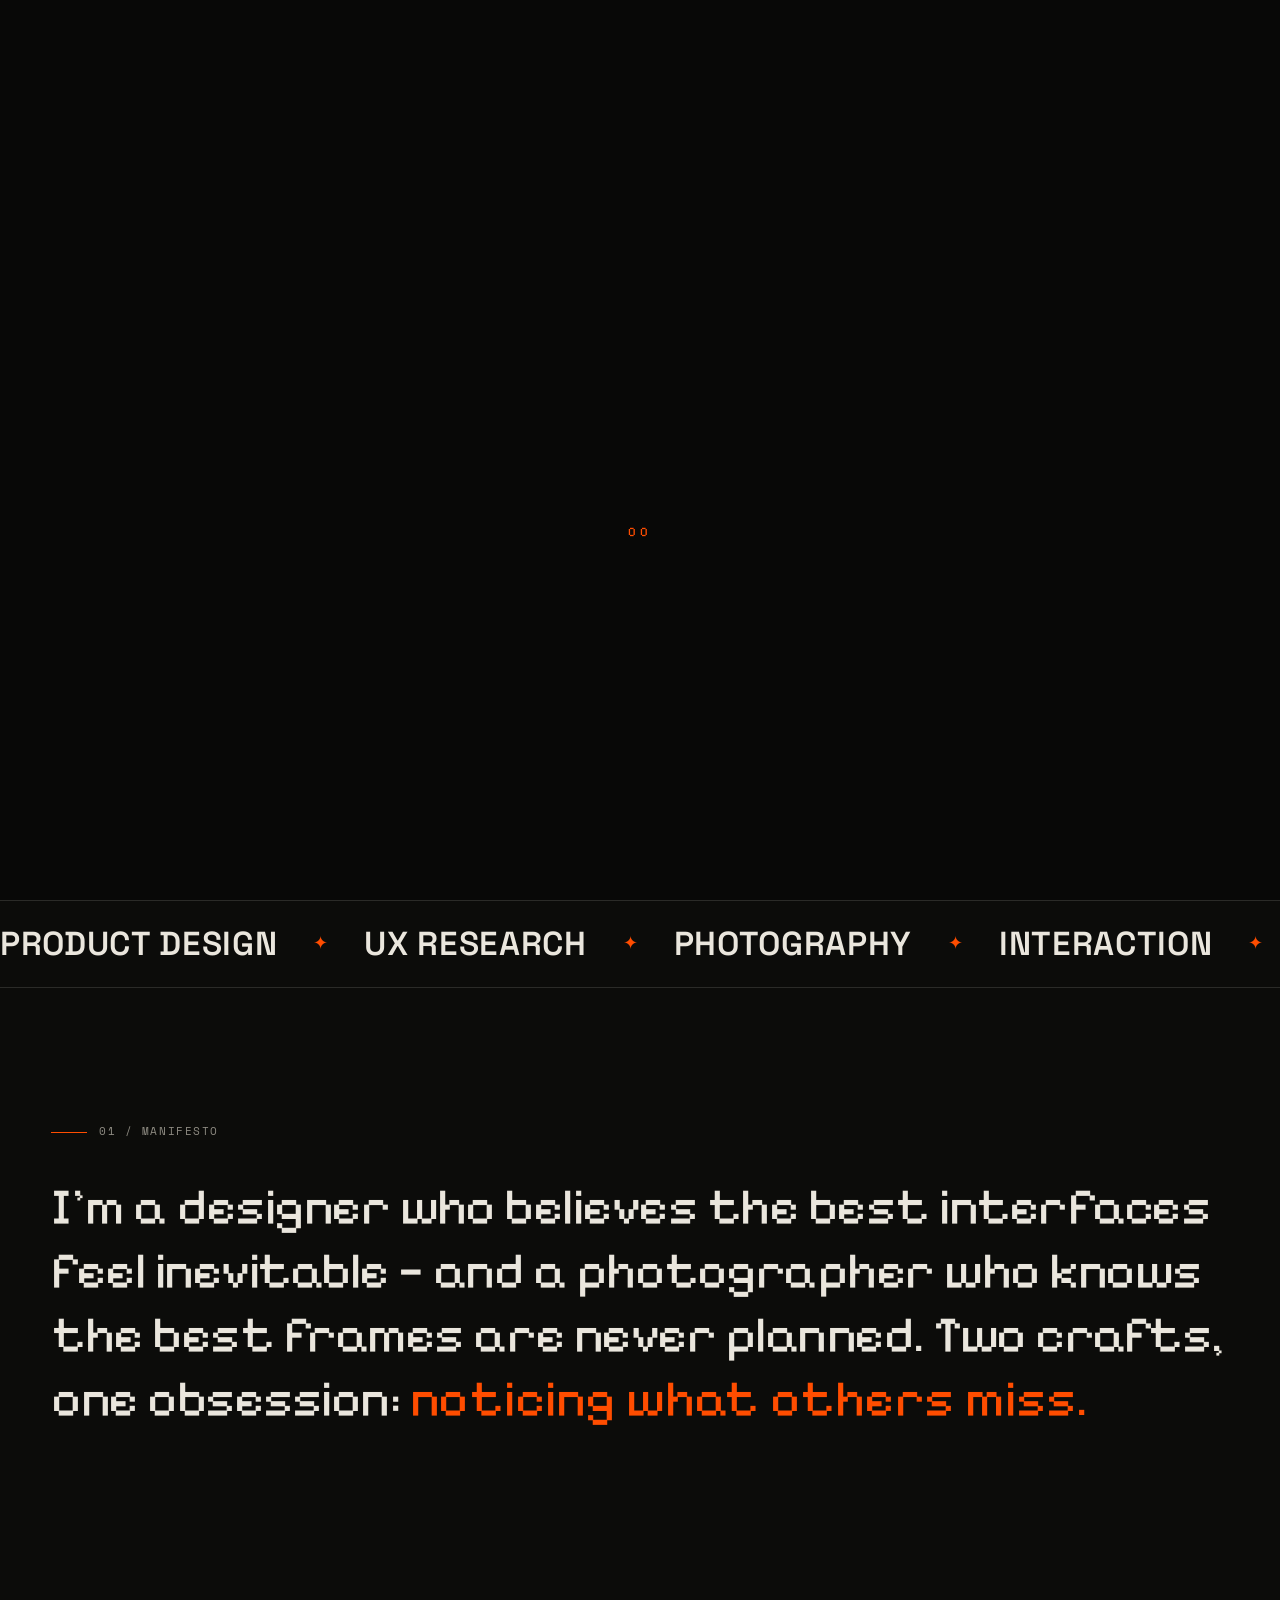
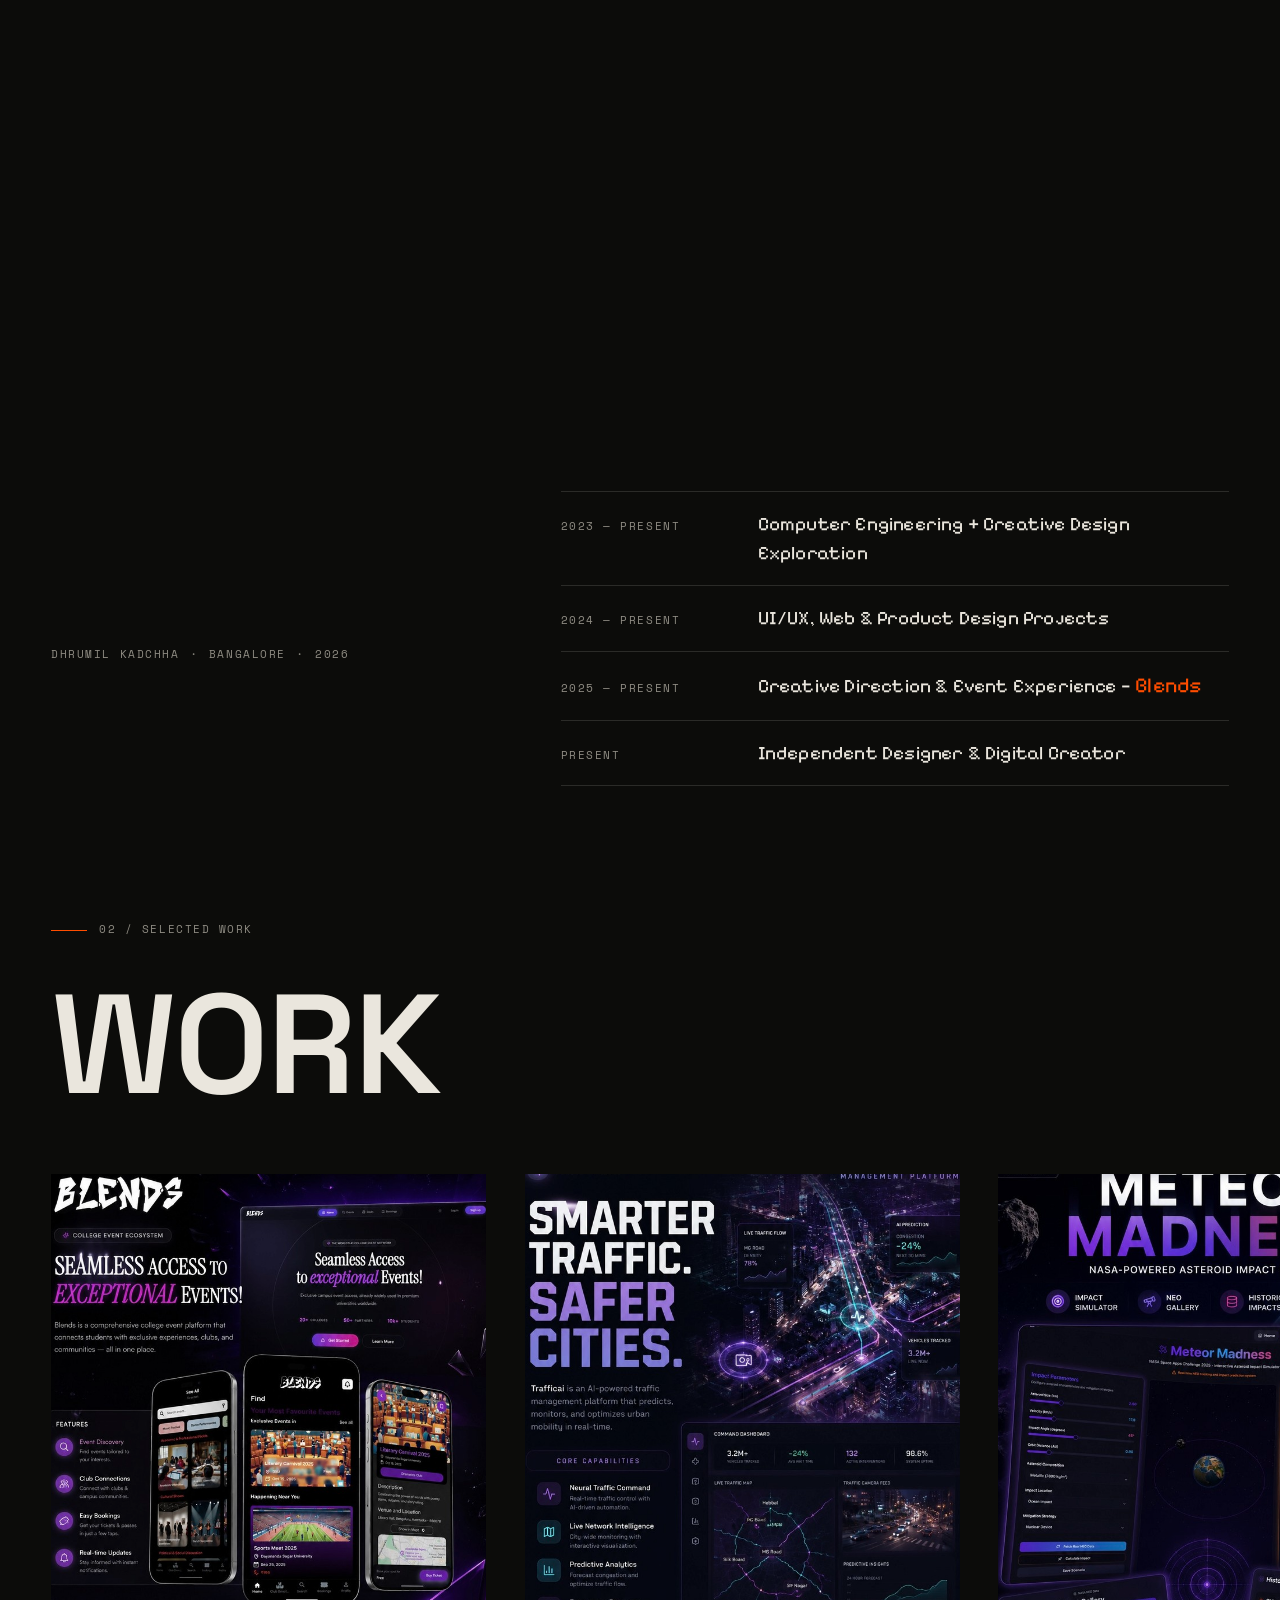
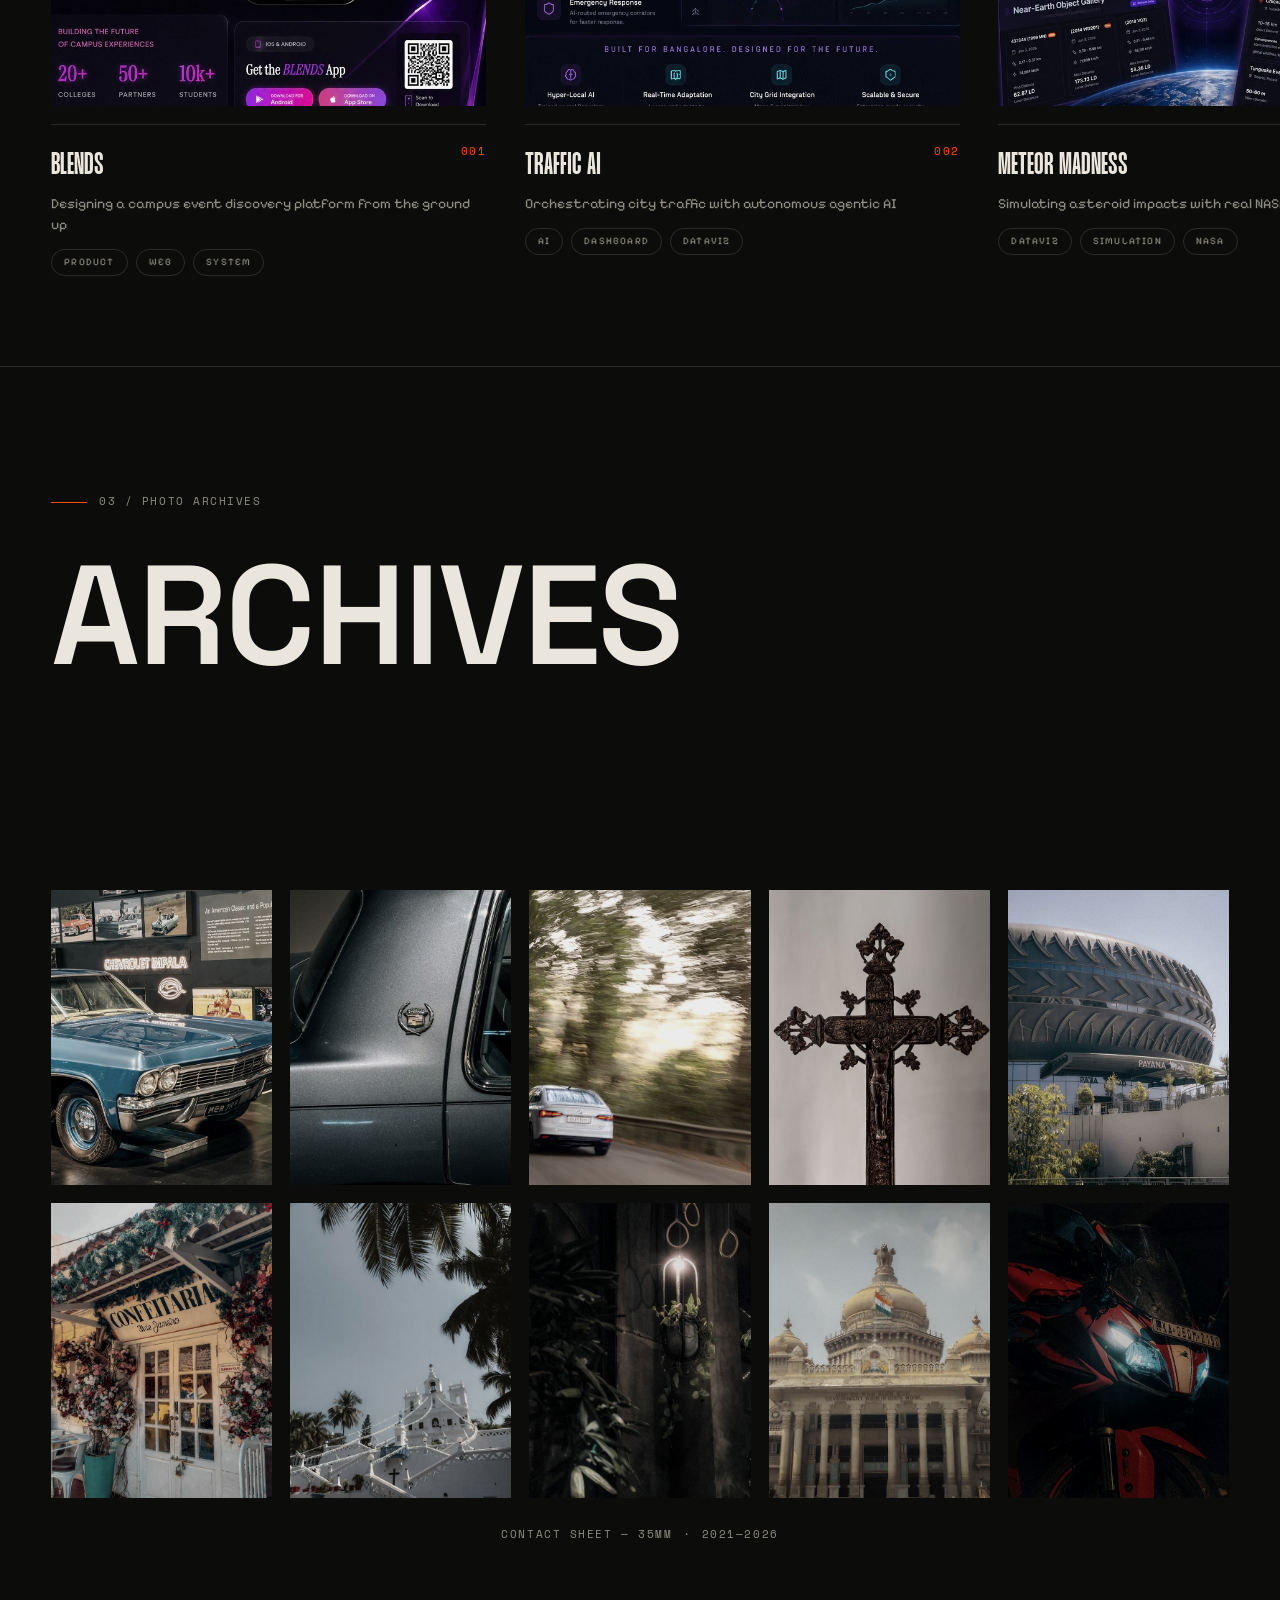
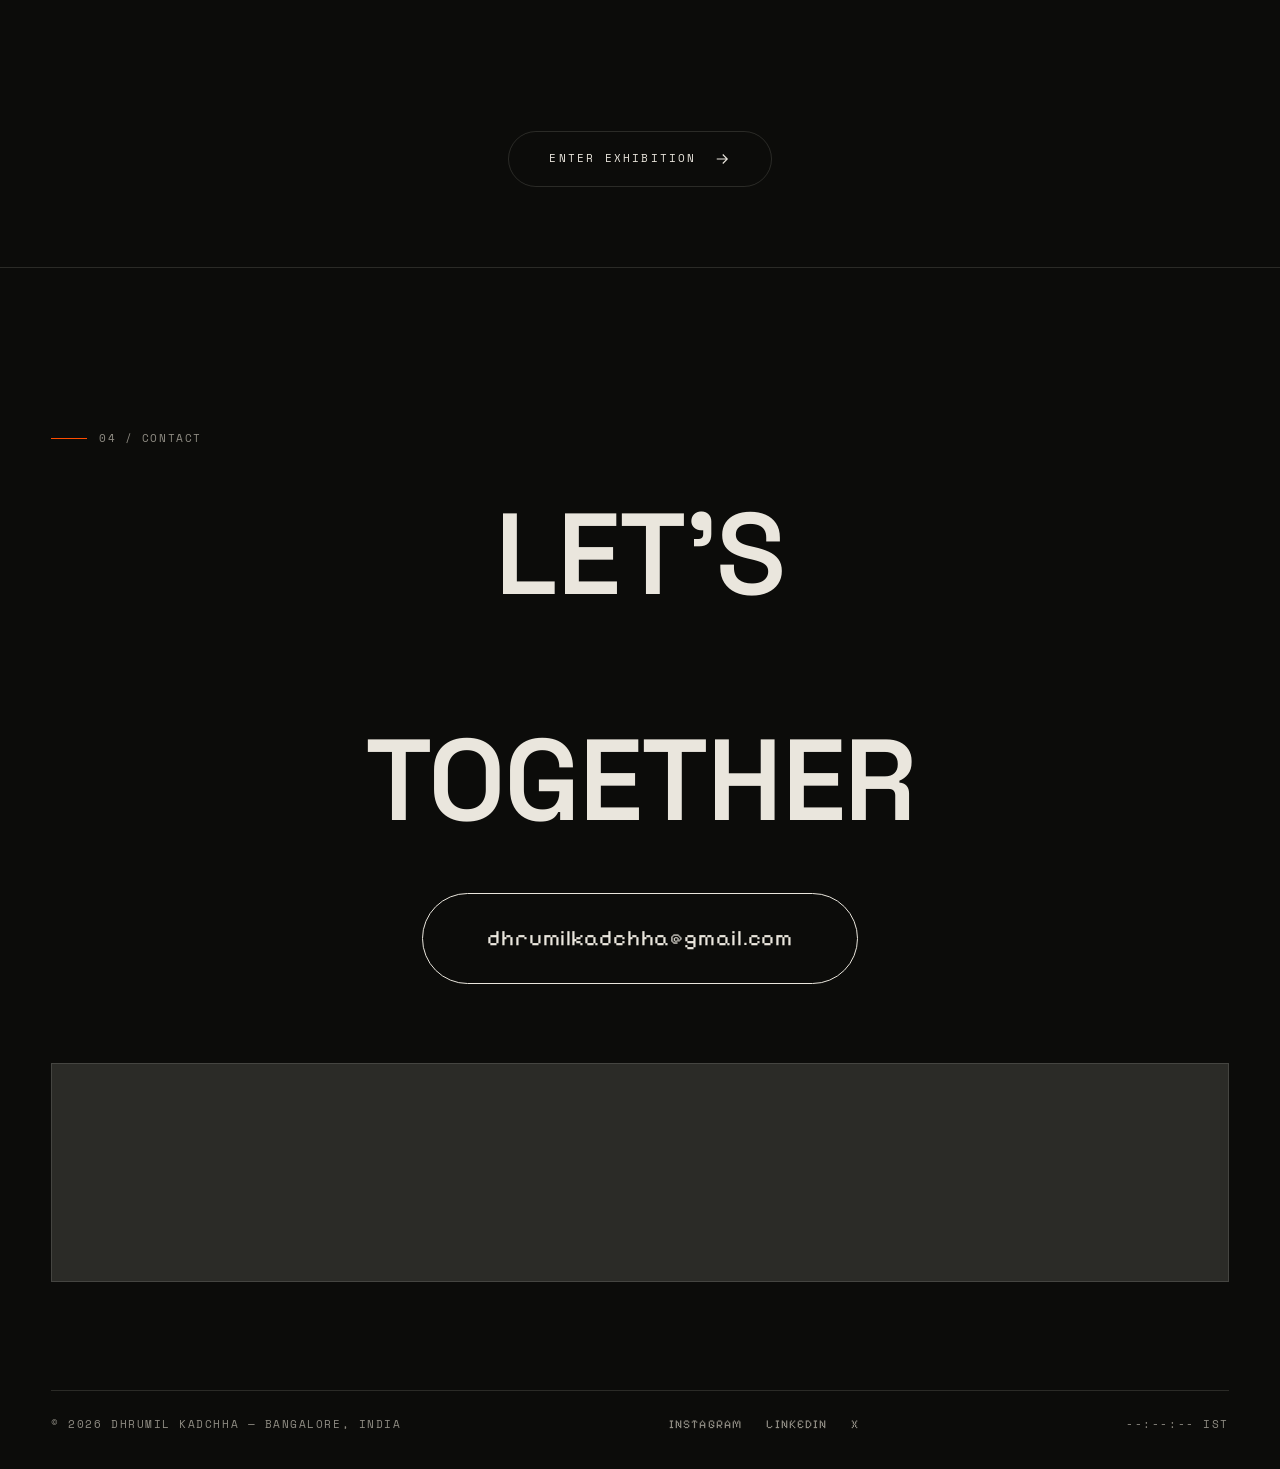
==== commit 97affa8d: "feat: redesign photography archive with infinite scatter, cinematic orbit, and dedicated page" ====
--- a/index.html
+++ b/index.html
@@ -21,11 +21,15 @@
   </script>
   <title>Dhrumil Kadchha — UI/UX Designer & Photographer</title>
   <meta name="description" content="Portfolio of Dhrumil Kadchha — UI/UX designer and photographer. Crafting interfaces, capturing light." />
+  <link rel="icon" type="image/png" sizes="32x32" href="favicon-32.png" />
+  <link rel="icon" type="image/png" sizes="512x512" href="favicon-512.png" />
+  <link rel="apple-touch-icon" href="favicon-180.png" />
   <link rel="preconnect" href="https://fonts.googleapis.com" />
   <link rel="preconnect" href="https://fonts.gstatic.com" crossorigin />
   <link href="https://api.fontshare.com/v2/css?f[]=clash-display@500,600,700&display=swap" rel="stylesheet" />
-  <link href="https://fonts.googleapis.com/css2?family=Space+Grotesk:wght@300..600&family=Space+Mono:wght@400;700&family=Instrument+Serif:ital@0;1&display=swap" rel="stylesheet" />
-  <link rel="stylesheet" href="css/style.css" />
+  <link href="https://fonts.googleapis.com/css2?family=Space+Grotesk:wght@300..600&family=Space+Mono:wght@400;700&display=swap" rel="stylesheet" />
+  <link rel="stylesheet" href="css/style.css?v=2" />
+  <link rel="stylesheet" href="archive/css/archive.css" />
 </head>
 <body>
 
@@ -52,7 +56,10 @@
 
   <!-- Header -->
   <header class="header" id="header">
-    <a href="#top" class="header__logo" data-hover>DK<sup>©</sup></a>
+    <a href="#top" class="header__logo" id="headerLogo" data-hover aria-label="Dhrumil Kadchha — Home">
+      <span class="header__logo-short" aria-hidden="true">DK<span class="header__logo-dot">.</span></span>
+      <span class="header__logo-full" aria-hidden="true">Dhrumil Kadchha<span class="header__logo-dot">.</span></span>
+    </a>
 
     <nav class="header__nav" aria-label="Primary">
       <a href="#about" class="nav-link" data-nav data-hover>
@@ -73,10 +80,7 @@
       </a>
     </nav>
 
-    <div class="header__meta">
-      <span class="header__dot"></span>
-      <span>Available for work</span>
-    </div>
+    <div class="header__clock" id="headerClock" aria-hidden="true"></div>
 
     <button class="nav-toggle" id="navToggle" aria-label="Open menu" aria-expanded="false" aria-controls="menu" data-hover>
       <span class="nav-toggle__txt"><span>Menu</span><span aria-hidden="true">Close</span></span>
@@ -121,7 +125,7 @@
         <div class="hero__eyebrow reveal-line">
           <span>UI/UX Designer</span>
           <span class="hero__eyebrow-divider">&</span>
-          <span class="serif">Photographer</span>
+          <span>Photographer</span>
         </div>
         <h1 class="hero__title" aria-label="Dhrumil Kadchha">
           <span class="hero__line"><span class="split" data-split>DHRUMIL</span></span>
@@ -141,10 +145,10 @@
     <div class="marquee" aria-hidden="true">
       <div class="marquee__track" id="marqueeTrack">
         <div class="marquee__group">
-          <span>Product Design</span><em>✦</em><span>UX Research</span><em>✦</em><span class="serif">Photography</span><em>✦</em><span>Interaction</span><em>✦</em><span>Design Systems</span><em>✦</em>
+          <span>Product Design</span><em>✦</em><span>UX Research</span><em>✦</em><span>Photography</span><em>✦</em><span>Interaction</span><em>✦</em><span>Design Systems</span><em>✦</em>
         </div>
         <div class="marquee__group">
-          <span>Product Design</span><em>✦</em><span>UX Research</span><em>✦</em><span class="serif">Photography</span><em>✦</em><span>Interaction</span><em>✦</em><span>Design Systems</span><em>✦</em>
+          <span>Product Design</span><em>✦</em><span>UX Research</span><em>✦</em><span>Photography</span><em>✦</em><span>Interaction</span><em>✦</em><span>Design Systems</span><em>✦</em>
         </div>
       </div>
     </div>
@@ -244,6 +248,7 @@
       </div>
     </section>
 
+    
     <!-- ============ PHOTO ARCHIVE ============ -->
     <section class="archive" id="archive">
       <div class="archive__head">
@@ -270,542 +275,18 @@
         <div class="sheet__caption mono" id="sheetCaption">CONTACT SHEET — 35MM ・ 2021—2026</div>
       </div>
 
-      <!-- Film reel — draggable, inertial, "develops" in focus, opens to lightbox -->
-      <div class="reel" id="reel">
-        <div class="reel__rail" id="reelRail">
-          <figure class="frame" data-img="images/archive/p003.jpg" data-hover-label="OPEN"
-                  data-num="A·01" data-title="FEB 2025" data-place="iPhone 15 ・ 6mm ・ f/1.6 ・ 1/35s ・ ISO200 ・ 2025">
-            <div class="frame__media"><img src="images/archive/thumb/p003.jpg" alt="Photograph — iPhone 15 ・ 6mm ・ f/1.6 ・ 1/35s ・ ISO200 ・ 2025" loading="lazy"/></div>
-            <figcaption class="frame__cap">
-              <span class="frame__num mono">A·01</span>
-              <span class="frame__title">FEB 2025</span>
-              <span class="frame__meta mono">iPhone 15 ・ 6mm ・ f/1.6</span>
-            </figcaption>
-          </figure>
-          <figure class="frame" data-img="images/archive/p004.jpg" data-hover-label="OPEN"
-                  data-num="A·02" data-title="FEB 2025" data-place="iPhone 15 ・ 6mm ・ f/1.6 ・ 1/50s ・ ISO40 ・ 2025">
-            <div class="frame__media"><img src="images/archive/thumb/p004.jpg" alt="Photograph — iPhone 15 ・ 6mm ・ f/1.6 ・ 1/50s ・ ISO40 ・ 2025" loading="lazy"/></div>
-            <figcaption class="frame__cap">
-              <span class="frame__num mono">A·02</span>
-              <span class="frame__title">FEB 2025</span>
-              <span class="frame__meta mono">iPhone 15 ・ 6mm ・ f/1.6</span>
-            </figcaption>
-          </figure>
-          <figure class="frame" data-img="images/archive/p005.jpg" data-hover-label="OPEN"
-                  data-num="A·03" data-title="JAN 2011" data-place="Nikon D5100 ・ 50mm ・ f/9.0 ・ 1/8s ・ ISO100 ・ 2011">
-            <div class="frame__media"><img src="images/archive/thumb/p005.jpg" alt="Photograph — Nikon D5100 ・ 50mm ・ f/9.0 ・ 1/8s ・ ISO100 ・ 2011" loading="lazy"/></div>
-            <figcaption class="frame__cap">
-              <span class="frame__num mono">A·03</span>
-              <span class="frame__title">JAN 2011</span>
-              <span class="frame__meta mono">Nikon D5100 ・ 50mm ・ f/9.0</span>
-            </figcaption>
-          </figure>
-          <figure class="frame" data-img="images/archive/p006.jpg" data-hover-label="OPEN"
-                  data-num="A·04" data-title="FEB 2025" data-place="iPhone 15 ・ 6mm ・ f/1.6 ・ 1/35s ・ ISO160 ・ 2025">
-            <div class="frame__media"><img src="images/archive/thumb/p006.jpg" alt="Photograph — iPhone 15 ・ 6mm ・ f/1.6 ・ 1/35s ・ ISO160 ・ 2025" loading="lazy"/></div>
-            <figcaption class="frame__cap">
-              <span class="frame__num mono">A·04</span>
-              <span class="frame__title">FEB 2025</span>
-              <span class="frame__meta mono">iPhone 15 ・ 6mm ・ f/1.6</span>
-            </figcaption>
-          </figure>
-          <figure class="frame" data-img="images/archive/p007.jpg" data-hover-label="OPEN"
-                  data-num="A·05" data-title="FEB 2025" data-place="iPhone 15 ・ 6mm ・ f/1.6 ・ 1/2400s ・ ISO32 ・ 2025">
-            <div class="frame__media"><img src="images/archive/thumb/p007.jpg" alt="Photograph — iPhone 15 ・ 6mm ・ f/1.6 ・ 1/2400s ・ ISO32 ・ 2025" loading="lazy"/></div>
-            <figcaption class="frame__cap">
-              <span class="frame__num mono">A·05</span>
-              <span class="frame__title">FEB 2025</span>
-              <span class="frame__meta mono">iPhone 15 ・ 6mm ・ f/1.6</span>
-            </figcaption>
-          </figure>
-          <figure class="frame" data-img="images/archive/p008.jpg" data-hover-label="OPEN"
-                  data-num="A·06" data-title="JAN 2026" data-place="iPhone 15 ・ 6mm ・ f/1.6 ・ 1/180s ・ ISO40 ・ 2026">
-            <div class="frame__media"><img src="images/archive/thumb/p008.jpg" alt="Photograph — iPhone 15 ・ 6mm ・ f/1.6 ・ 1/180s ・ ISO40 ・ 2026" loading="lazy"/></div>
-            <figcaption class="frame__cap">
-              <span class="frame__num mono">A·06</span>
-              <span class="frame__title">JAN 2026</span>
-              <span class="frame__meta mono">iPhone 15 ・ 6mm ・ f/1.6</span>
-            </figcaption>
-          </figure>
-          <figure class="frame" data-img="images/archive/p009.jpg" data-hover-label="OPEN"
-                  data-num="A·07" data-title="JAN 2026" data-place="iPhone 15 ・ 6mm ・ f/1.6 ・ 1/4600s ・ ISO50 ・ 2026">
-            <div class="frame__media"><img src="images/archive/thumb/p009.jpg" alt="Photograph — iPhone 15 ・ 6mm ・ f/1.6 ・ 1/4600s ・ ISO50 ・ 2026" loading="lazy"/></div>
-            <figcaption class="frame__cap">
-              <span class="frame__num mono">A·07</span>
-              <span class="frame__title">JAN 2026</span>
-              <span class="frame__meta mono">iPhone 15 ・ 6mm ・ f/1.6</span>
-            </figcaption>
-          </figure>
-          <figure class="frame" data-img="images/archive/p010.jpg" data-hover-label="OPEN"
-                  data-num="A·08" data-title="NOV 2025" data-place="iPhone 15 ・ 6mm ・ f/1.6 ・ 1/17s ・ ISO500 ・ 2025">
-            <div class="frame__media"><img src="images/archive/thumb/p010.jpg" alt="Photograph — iPhone 15 ・ 6mm ・ f/1.6 ・ 1/17s ・ ISO500 ・ 2025" loading="lazy"/></div>
-            <figcaption class="frame__cap">
-              <span class="frame__num mono">A·08</span>
-              <span class="frame__title">NOV 2025</span>
-              <span class="frame__meta mono">iPhone 15 ・ 6mm ・ f/1.6</span>
-            </figcaption>
-          </figure>
-          <figure class="frame" data-img="images/archive/p011.jpg" data-hover-label="OPEN"
-                  data-num="A·09" data-title="OCT 2024" data-place="iPhone 15 ・ 6mm ・ f/1.6 ・ 1/5300s ・ ISO40 ・ 2024">
-            <div class="frame__media"><img src="images/archive/thumb/p011.jpg" alt="Photograph — iPhone 15 ・ 6mm ・ f/1.6 ・ 1/5300s ・ ISO40 ・ 2024" loading="lazy"/></div>
-            <figcaption class="frame__cap">
-              <span class="frame__num mono">A·09</span>
-              <span class="frame__title">OCT 2024</span>
-              <span class="frame__meta mono">iPhone 15 ・ 6mm ・ f/1.6</span>
-            </figcaption>
-          </figure>
-          <figure class="frame" data-img="images/archive/p012.jpg" data-hover-label="OPEN"
-                  data-num="A·10" data-title="OCT 2025" data-place="iPhone 15 ・ 6mm ・ f/1.6 ・ 1/50s ・ ISO80 ・ 2025">
-            <div class="frame__media"><img src="images/archive/thumb/p012.jpg" alt="Photograph — iPhone 15 ・ 6mm ・ f/1.6 ・ 1/50s ・ ISO80 ・ 2025" loading="lazy"/></div>
-            <figcaption class="frame__cap">
-              <span class="frame__num mono">A·10</span>
-              <span class="frame__title">OCT 2025</span>
-              <span class="frame__meta mono">iPhone 15 ・ 6mm ・ f/1.6</span>
-            </figcaption>
-          </figure>
-          <figure class="frame" data-img="images/archive/p013.jpg" data-hover-label="OPEN"
-                  data-num="A·11" data-title="JAN 2026" data-place="iPhone 15 ・ 6mm ・ f/1.6 ・ 1/50s ・ ISO160 ・ 2026">
-            <div class="frame__media"><img src="images/archive/thumb/p013.jpg" alt="Photograph — iPhone 15 ・ 6mm ・ f/1.6 ・ 1/50s ・ ISO160 ・ 2026" loading="lazy"/></div>
-            <figcaption class="frame__cap">
-              <span class="frame__num mono">A·11</span>
-              <span class="frame__title">JAN 2026</span>
-              <span class="frame__meta mono">iPhone 15 ・ 6mm ・ f/1.6</span>
-            </figcaption>
-          </figure>
-          <figure class="frame" data-img="images/archive/p014.jpg" data-hover-label="OPEN"
-                  data-num="A·12" data-title="JAN 2026" data-place="iPhone 15 ・ 6mm ・ f/1.6 ・ 1/4000s ・ ISO40 ・ 2026">
-            <div class="frame__media"><img src="images/archive/thumb/p014.jpg" alt="Photograph — iPhone 15 ・ 6mm ・ f/1.6 ・ 1/4000s ・ ISO40 ・ 2026" loading="lazy"/></div>
-            <figcaption class="frame__cap">
-              <span class="frame__num mono">A·12</span>
-              <span class="frame__title">JAN 2026</span>
-              <span class="frame__meta mono">iPhone 15 ・ 6mm ・ f/1.6</span>
-            </figcaption>
-          </figure>
-          <figure class="frame" data-img="images/archive/p015.jpg" data-hover-label="OPEN"
-                  data-num="A·13" data-title="JAN 2026" data-place="iPhone 15 ・ 6mm ・ f/1.6 ・ 1/7200s ・ ISO40 ・ 2026">
-            <div class="frame__media"><img src="images/archive/thumb/p015.jpg" alt="Photograph — iPhone 15 ・ 6mm ・ f/1.6 ・ 1/7200s ・ ISO40 ・ 2026" loading="lazy"/></div>
-            <figcaption class="frame__cap">
-              <span class="frame__num mono">A·13</span>
-              <span class="frame__title">JAN 2026</span>
-              <span class="frame__meta mono">iPhone 15 ・ 6mm ・ f/1.6</span>
-            </figcaption>
-          </figure>
-          <figure class="frame" data-img="images/archive/p016.jpg" data-hover-label="OPEN"
-                  data-num="A·14" data-title="DEC 2025" data-place="iPhone 15 ・ 3mm ・ f/1.9 ・ 1/50s ・ ISO250 ・ 2025">
-            <div class="frame__media"><img src="images/archive/thumb/p016.jpg" alt="Photograph — iPhone 15 ・ 3mm ・ f/1.9 ・ 1/50s ・ ISO250 ・ 2025" loading="lazy"/></div>
-            <figcaption class="frame__cap">
-              <span class="frame__num mono">A·14</span>
-              <span class="frame__title">DEC 2025</span>
-              <span class="frame__meta mono">iPhone 15 ・ 3mm ・ f/1.9</span>
-            </figcaption>
-          </figure>
-          <figure class="frame" data-img="images/archive/p017.jpg" data-hover-label="OPEN"
-                  data-num="A·15" data-title="DEC 2025" data-place="iPhone 15 ・ 6mm ・ f/1.6 ・ 1/250s ・ ISO32 ・ 2025">
-            <div class="frame__media"><img src="images/archive/thumb/p017.jpg" alt="Photograph — iPhone 15 ・ 6mm ・ f/1.6 ・ 1/250s ・ ISO32 ・ 2025" loading="lazy"/></div>
-            <figcaption class="frame__cap">
-              <span class="frame__num mono">A·15</span>
-              <span class="frame__title">DEC 2025</span>
-              <span class="frame__meta mono">iPhone 15 ・ 6mm ・ f/1.6</span>
-            </figcaption>
-          </figure>
-          <figure class="frame" data-img="images/archive/p018.jpg" data-hover-label="OPEN"
-                  data-num="A·16" data-title="NOV 2025" data-place="iPhone 15 ・ 6mm ・ f/1.6 ・ 1/25s ・ ISO320 ・ 2025">
-            <div class="frame__media"><img src="images/archive/thumb/p018.jpg" alt="Photograph — iPhone 15 ・ 6mm ・ f/1.6 ・ 1/25s ・ ISO320 ・ 2025" loading="lazy"/></div>
-            <figcaption class="frame__cap">
-              <span class="frame__num mono">A·16</span>
-              <span class="frame__title">NOV 2025</span>
-              <span class="frame__meta mono">iPhone 15 ・ 6mm ・ f/1.6</span>
-            </figcaption>
-          </figure>
-          <figure class="frame" data-img="images/archive/p019.jpg" data-hover-label="OPEN"
-                  data-num="A·17" data-title="OCT 2024" data-place="iPhone 15 ・ 6mm ・ f/1.6 ・ 1/5600s ・ ISO40 ・ 2024">
-            <div class="frame__media"><img src="images/archive/thumb/p019.jpg" alt="Photograph — iPhone 15 ・ 6mm ・ f/1.6 ・ 1/5600s ・ ISO40 ・ 2024" loading="lazy"/></div>
-            <figcaption class="frame__cap">
-              <span class="frame__num mono">A·17</span>
-              <span class="frame__title">OCT 2024</span>
-              <span class="frame__meta mono">iPhone 15 ・ 6mm ・ f/1.6</span>
-            </figcaption>
-          </figure>
-          <figure class="frame" data-img="images/archive/p020.jpg" data-hover-label="OPEN"
-                  data-num="A·18" data-title="OCT 2025" data-place="iPhone 15 ・ 6mm ・ f/1.6 ・ 1/35s ・ ISO125 ・ 2025">
-            <div class="frame__media"><img src="images/archive/thumb/p020.jpg" alt="Photograph — iPhone 15 ・ 6mm ・ f/1.6 ・ 1/35s ・ ISO125 ・ 2025" loading="lazy"/></div>
-            <figcaption class="frame__cap">
-              <span class="frame__num mono">A·18</span>
-              <span class="frame__title">OCT 2025</span>
-              <span class="frame__meta mono">iPhone 15 ・ 6mm ・ f/1.6</span>
-            </figcaption>
-          </figure>
-          <figure class="frame" data-img="images/archive/p021.jpg" data-hover-label="OPEN"
-                  data-num="A·19" data-title="OCT 2025" data-place="iPhone 15 ・ 6mm ・ f/1.6 ・ 1/50s ・ ISO50 ・ 2025">
-            <div class="frame__media"><img src="images/archive/thumb/p021.jpg" alt="Photograph — iPhone 15 ・ 6mm ・ f/1.6 ・ 1/50s ・ ISO50 ・ 2025" loading="lazy"/></div>
-            <figcaption class="frame__cap">
-              <span class="frame__num mono">A·19</span>
-              <span class="frame__title">OCT 2025</span>
-              <span class="frame__meta mono">iPhone 15 ・ 6mm ・ f/1.6</span>
-            </figcaption>
-          </figure>
-          <figure class="frame" data-img="images/archive/p022.jpg" data-hover-label="OPEN"
-                  data-num="A·20" data-title="OCT 2024" data-place="iPhone 15 ・ 6mm ・ f/1.6 ・ 1/50s ・ ISO64 ・ 2024">
-            <div class="frame__media"><img src="images/archive/thumb/p022.jpg" alt="Photograph — iPhone 15 ・ 6mm ・ f/1.6 ・ 1/50s ・ ISO64 ・ 2024" loading="lazy"/></div>
-            <figcaption class="frame__cap">
-              <span class="frame__num mono">A·20</span>
-              <span class="frame__title">OCT 2024</span>
-              <span class="frame__meta mono">iPhone 15 ・ 6mm ・ f/1.6</span>
-            </figcaption>
-          </figure>
-          <figure class="frame" data-img="images/archive/p023.jpg" data-hover-label="OPEN"
-                  data-num="A·21" data-title="OCT 2025" data-place="iPhone 15 ・ 6mm ・ f/1.6 ・ 1/80s ・ ISO32 ・ 2025">
-            <div class="frame__media"><img src="images/archive/thumb/p023.jpg" alt="Photograph — iPhone 15 ・ 6mm ・ f/1.6 ・ 1/80s ・ ISO32 ・ 2025" loading="lazy"/></div>
-            <figcaption class="frame__cap">
-              <span class="frame__num mono">A·21</span>
-              <span class="frame__title">OCT 2025</span>
-              <span class="frame__meta mono">iPhone 15 ・ 6mm ・ f/1.6</span>
-            </figcaption>
-          </figure>
-          <figure class="frame" data-img="images/archive/p024.jpg" data-hover-label="OPEN"
-                  data-num="A·22" data-title="Untitled" data-place="Archive">
-            <div class="frame__media"><img src="images/archive/thumb/p024.jpg" alt="Photograph — Archive" loading="lazy"/></div>
-            <figcaption class="frame__cap">
-              <span class="frame__num mono">A·22</span>
-              <span class="frame__title">Untitled</span>
-              <span class="frame__meta mono">Archive</span>
-            </figcaption>
-          </figure>
-          <figure class="frame" data-img="images/archive/p025.jpg" data-hover-label="OPEN"
-                  data-num="A·23" data-title="AUG 2025" data-place="iPhone 15 ・ 6mm ・ f/1.6 ・ 1/60s ・ ISO40 ・ 2025">
-            <div class="frame__media"><img src="images/archive/thumb/p025.jpg" alt="Photograph — iPhone 15 ・ 6mm ・ f/1.6 ・ 1/60s ・ ISO40 ・ 2025" loading="lazy"/></div>
-            <figcaption class="frame__cap">
-              <span class="frame__num mono">A·23</span>
-              <span class="frame__title">AUG 2025</span>
-              <span class="frame__meta mono">iPhone 15 ・ 6mm ・ f/1.6</span>
-            </figcaption>
-          </figure>
-          <figure class="frame" data-img="images/archive/p026.jpg" data-hover-label="OPEN"
-                  data-num="A·24" data-title="AUG 2025" data-place="iPhone 15 ・ 6mm ・ f/1.6 ・ 1/620s ・ ISO32 ・ 2025">
-            <div class="frame__media"><img src="images/archive/thumb/p026.jpg" alt="Photograph — iPhone 15 ・ 6mm ・ f/1.6 ・ 1/620s ・ ISO32 ・ 2025" loading="lazy"/></div>
-            <figcaption class="frame__cap">
-              <span class="frame__num mono">A·24</span>
-              <span class="frame__title">AUG 2025</span>
-              <span class="frame__meta mono">iPhone 15 ・ 6mm ・ f/1.6</span>
-            </figcaption>
-          </figure>
-          <figure class="frame" data-img="images/archive/p027.jpg" data-hover-label="OPEN"
-                  data-num="A·25" data-title="AUG 2024" data-place="iPhone 15 ・ 6mm ・ f/1.6 ・ 1/4600s ・ ISO50 ・ 2024">
-            <div class="frame__media"><img src="images/archive/thumb/p027.jpg" alt="Photograph — iPhone 15 ・ 6mm ・ f/1.6 ・ 1/4600s ・ ISO50 ・ 2024" loading="lazy"/></div>
-            <figcaption class="frame__cap">
-              <span class="frame__num mono">A·25</span>
-              <span class="frame__title">AUG 2024</span>
-              <span class="frame__meta mono">iPhone 15 ・ 6mm ・ f/1.6</span>
-            </figcaption>
-          </figure>
-          <figure class="frame" data-img="images/archive/p028.jpg" data-hover-label="OPEN"
-                  data-num="A·26" data-title="MAY 2026" data-place="iPhone 15 ・ 6mm ・ f/1.6 ・ 1/50s ・ ISO160 ・ 2026">
-            <div class="frame__media"><img src="images/archive/thumb/p028.jpg" alt="Photograph — iPhone 15 ・ 6mm ・ f/1.6 ・ 1/50s ・ ISO160 ・ 2026" loading="lazy"/></div>
-            <figcaption class="frame__cap">
-              <span class="frame__num mono">A·26</span>
-              <span class="frame__title">MAY 2026</span>
-              <span class="frame__meta mono">iPhone 15 ・ 6mm ・ f/1.6</span>
-            </figcaption>
-          </figure>
-          <figure class="frame" data-img="images/archive/p029.jpg" data-hover-label="OPEN"
-                  data-num="A·27" data-title="MAY 2026" data-place="iPhone 15 ・ 6mm ・ f/1.6 ・ 1/520s ・ ISO50 ・ 2026">
-            <div class="frame__media"><img src="images/archive/thumb/p029.jpg" alt="Photograph — iPhone 15 ・ 6mm ・ f/1.6 ・ 1/520s ・ ISO50 ・ 2026" loading="lazy"/></div>
-            <figcaption class="frame__cap">
-              <span class="frame__num mono">A·27</span>
-              <span class="frame__title">MAY 2026</span>
-              <span class="frame__meta mono">iPhone 15 ・ 6mm ・ f/1.6</span>
-            </figcaption>
-          </figure>
-          <figure class="frame" data-img="images/archive/p030.jpg" data-hover-label="OPEN"
-                  data-num="A·28" data-title="MAY 2026" data-place="iPhone 15 ・ 6mm ・ f/1.6 ・ 1/50s ・ ISO50 ・ 2026">
-            <div class="frame__media"><img src="images/archive/thumb/p030.jpg" alt="Photograph — iPhone 15 ・ 6mm ・ f/1.6 ・ 1/50s ・ ISO50 ・ 2026" loading="lazy"/></div>
-            <figcaption class="frame__cap">
-              <span class="frame__num mono">A·28</span>
-              <span class="frame__title">MAY 2026</span>
-              <span class="frame__meta mono">iPhone 15 ・ 6mm ・ f/1.6</span>
-            </figcaption>
-          </figure>
-          <figure class="frame" data-img="images/archive/p031.jpg" data-hover-label="OPEN"
-                  data-num="A·29" data-title="JUN 2025" data-place="iPhone 15 ・ 6mm ・ f/1.6 ・ 1/160s ・ ISO40 ・ 2025">
-            <div class="frame__media"><img src="images/archive/thumb/p031.jpg" alt="Photograph — iPhone 15 ・ 6mm ・ f/1.6 ・ 1/160s ・ ISO40 ・ 2025" loading="lazy"/></div>
-            <figcaption class="frame__cap">
-              <span class="frame__num mono">A·29</span>
-              <span class="frame__title">JUN 2025</span>
-              <span class="frame__meta mono">iPhone 15 ・ 6mm ・ f/1.6</span>
-            </figcaption>
-          </figure>
-          <figure class="frame" data-img="images/archive/p032.jpg" data-hover-label="OPEN"
-                  data-num="A·30" data-title="JUN 2024" data-place="iPhone 15 ・ 6mm ・ f/1.6 ・ 1/100s ・ ISO40 ・ 2024">
-            <div class="frame__media"><img src="images/archive/thumb/p032.jpg" alt="Photograph — iPhone 15 ・ 6mm ・ f/1.6 ・ 1/100s ・ ISO40 ・ 2024" loading="lazy"/></div>
-            <figcaption class="frame__cap">
-              <span class="frame__num mono">A·30</span>
-              <span class="frame__title">JUN 2024</span>
-              <span class="frame__meta mono">iPhone 15 ・ 6mm ・ f/1.6</span>
-            </figcaption>
-          </figure>
-          <figure class="frame" data-img="images/archive/p033.jpg" data-hover-label="OPEN"
-                  data-num="A·31" data-title="MAR 2026" data-place="iPhone 15 ・ 6mm ・ f/1.6 ・ 1/50s ・ ISO80 ・ 2026">
-            <div class="frame__media"><img src="images/archive/thumb/p033.jpg" alt="Photograph — iPhone 15 ・ 6mm ・ f/1.6 ・ 1/50s ・ ISO80 ・ 2026" loading="lazy"/></div>
-            <figcaption class="frame__cap">
-              <span class="frame__num mono">A·31</span>
-              <span class="frame__title">MAR 2026</span>
-              <span class="frame__meta mono">iPhone 15 ・ 6mm ・ f/1.6</span>
-            </figcaption>
-          </figure>
-          <figure class="frame" data-img="images/archive/p034.jpg" data-hover-label="OPEN"
-                  data-num="A·32" data-title="MAR 2026" data-place="iPhone 15 ・ 2mm ・ f/2.4 ・ 1/10s ・ ISO1000 ・ 2026">
-            <div class="frame__media"><img src="images/archive/thumb/p034.jpg" alt="Photograph — iPhone 15 ・ 2mm ・ f/2.4 ・ 1/10s ・ ISO1000 ・ 2026" loading="lazy"/></div>
-            <figcaption class="frame__cap">
-              <span class="frame__num mono">A·32</span>
-              <span class="frame__title">MAR 2026</span>
-              <span class="frame__meta mono">iPhone 15 ・ 2mm ・ f/2.4</span>
-            </figcaption>
-          </figure>
-          <figure class="frame" data-img="images/archive/p035.jpg" data-hover-label="OPEN"
-                  data-num="A·33" data-title="JAN 2011" data-place="Nikon D5100 ・ 116mm ・ f/4.8 ・ 1/2000s ・ ISO400 ・ 2011">
-            <div class="frame__media"><img src="images/archive/thumb/p035.jpg" alt="Photograph — Nikon D5100 ・ 116mm ・ f/4.8 ・ 1/2000s ・ ISO400 ・ 2011" loading="lazy"/></div>
-            <figcaption class="frame__cap">
-              <span class="frame__num mono">A·33</span>
-              <span class="frame__title">JAN 2011</span>
-              <span class="frame__meta mono">Nikon D5100 ・ 116mm ・ f/4.8</span>
-            </figcaption>
-          </figure>
-          <figure class="frame" data-img="images/archive/p036.jpg" data-hover-label="OPEN"
-                  data-num="A·34" data-title="JAN 2011" data-place="Nikon D5100 ・ 50mm ・ f/1.8 ・ 1/1000s ・ ISO100 ・ 2011">
-            <div class="frame__media"><img src="images/archive/thumb/p036.jpg" alt="Photograph — Nikon D5100 ・ 50mm ・ f/1.8 ・ 1/1000s ・ ISO100 ・ 2011" loading="lazy"/></div>
-            <figcaption class="frame__cap">
-              <span class="frame__num mono">A·34</span>
-              <span class="frame__title">JAN 2011</span>
-              <span class="frame__meta mono">Nikon D5100 ・ 50mm ・ f/1.8</span>
-            </figcaption>
-          </figure>
-          <figure class="frame" data-img="images/archive/p037.jpg" data-hover-label="OPEN"
-                  data-num="A·35" data-title="JAN 2011" data-place="Nikon D5100 ・ 55mm ・ f/4.0 ・ 1/2000s ・ ISO400 ・ 2011">
-            <div class="frame__media"><img src="images/archive/thumb/p037.jpg" alt="Photograph — Nikon D5100 ・ 55mm ・ f/4.0 ・ 1/2000s ・ ISO400 ・ 2011" loading="lazy"/></div>
-            <figcaption class="frame__cap">
-              <span class="frame__num mono">A·35</span>
-              <span class="frame__title">JAN 2011</span>
-              <span class="frame__meta mono">Nikon D5100 ・ 55mm ・ f/4.0</span>
-            </figcaption>
-          </figure>
-          <figure class="frame" data-img="images/archive/p038.jpg" data-hover-label="OPEN"
-                  data-num="A·36" data-title="JAN 2011" data-place="Nikon D5100 ・ 200mm ・ f/5.6 ・ 1/1000s ・ ISO400 ・ 2011">
-            <div class="frame__media"><img src="images/archive/thumb/p038.jpg" alt="Photograph — Nikon D5100 ・ 200mm ・ f/5.6 ・ 1/1000s ・ ISO400 ・ 2011" loading="lazy"/></div>
-            <figcaption class="frame__cap">
-              <span class="frame__num mono">A·36</span>
-              <span class="frame__title">JAN 2011</span>
-              <span class="frame__meta mono">Nikon D5100 ・ 200mm ・ f/5.6</span>
-            </figcaption>
-          </figure>
-          <figure class="frame" data-img="images/archive/p039.jpg" data-hover-label="OPEN"
-                  data-num="A·37" data-title="JAN 2011" data-place="Nikon D5100 ・ 50mm ・ f/4.5 ・ 1/800s ・ ISO100 ・ 2011">
-            <div class="frame__media"><img src="images/archive/thumb/p039.jpg" alt="Photograph — Nikon D5100 ・ 50mm ・ f/4.5 ・ 1/800s ・ ISO100 ・ 2011" loading="lazy"/></div>
-            <figcaption class="frame__cap">
-              <span class="frame__num mono">A·37</span>
-              <span class="frame__title">JAN 2011</span>
-              <span class="frame__meta mono">Nikon D5100 ・ 50mm ・ f/4.5</span>
-            </figcaption>
-          </figure>
-          <figure class="frame" data-img="images/archive/p040.jpg" data-hover-label="OPEN"
-                  data-num="A·38" data-title="JAN 2011" data-place="Nikon D5100 ・ 70mm ・ f/4.2 ・ 1/2000s ・ ISO400 ・ 2011">
-            <div class="frame__media"><img src="images/archive/thumb/p040.jpg" alt="Photograph — Nikon D5100 ・ 70mm ・ f/4.2 ・ 1/2000s ・ ISO400 ・ 2011" loading="lazy"/></div>
-            <figcaption class="frame__cap">
-              <span class="frame__num mono">A·38</span>
-              <span class="frame__title">JAN 2011</span>
-              <span class="frame__meta mono">Nikon D5100 ・ 70mm ・ f/4.2</span>
-            </figcaption>
-          </figure>
-          <figure class="frame" data-img="images/archive/p041.jpg" data-hover-label="OPEN"
-                  data-num="A·39" data-title="JAN 2011" data-place="Nikon D5100 ・ 200mm ・ f/5.6 ・ 1/1000s ・ ISO400 ・ 2011">
-            <div class="frame__media"><img src="images/archive/thumb/p041.jpg" alt="Photograph — Nikon D5100 ・ 200mm ・ f/5.6 ・ 1/1000s ・ ISO400 ・ 2011" loading="lazy"/></div>
-            <figcaption class="frame__cap">
-              <span class="frame__num mono">A·39</span>
-              <span class="frame__title">JAN 2011</span>
-              <span class="frame__meta mono">Nikon D5100 ・ 200mm ・ f/5.6</span>
-            </figcaption>
-          </figure>
-          <figure class="frame" data-img="images/archive/p042.jpg" data-hover-label="OPEN"
-                  data-num="A·40" data-title="JAN 2011" data-place="Nikon D5100 ・ 50mm ・ f/3.5 ・ 1/3200s ・ ISO100 ・ 2011">
-            <div class="frame__media"><img src="images/archive/thumb/p042.jpg" alt="Photograph — Nikon D5100 ・ 50mm ・ f/3.5 ・ 1/3200s ・ ISO100 ・ 2011" loading="lazy"/></div>
-            <figcaption class="frame__cap">
-              <span class="frame__num mono">A·40</span>
-              <span class="frame__title">JAN 2011</span>
-              <span class="frame__meta mono">Nikon D5100 ・ 50mm ・ f/3.5</span>
-            </figcaption>
-          </figure>
-          <figure class="frame" data-img="images/archive/p043.jpg" data-hover-label="OPEN"
-                  data-num="A·41" data-title="JAN 2011" data-place="Nikon D5100 ・ 50mm ・ f/5.6 ・ 1/3200s ・ ISO400 ・ 2011">
-            <div class="frame__media"><img src="images/archive/thumb/p043.jpg" alt="Photograph — Nikon D5100 ・ 50mm ・ f/5.6 ・ 1/3200s ・ ISO400 ・ 2011" loading="lazy"/></div>
-            <figcaption class="frame__cap">
-              <span class="frame__num mono">A·41</span>
-              <span class="frame__title">JAN 2011</span>
-              <span class="frame__meta mono">Nikon D5100 ・ 50mm ・ f/5.6</span>
-            </figcaption>
-          </figure>
-          <figure class="frame" data-img="images/archive/p044.jpg" data-hover-label="OPEN"
-                  data-num="A·42" data-title="JAN 2011" data-place="Nikon D5100 ・ 50mm ・ f/3.5 ・ 1/3200s ・ ISO100 ・ 2011">
-            <div class="frame__media"><img src="images/archive/thumb/p044.jpg" alt="Photograph — Nikon D5100 ・ 50mm ・ f/3.5 ・ 1/3200s ・ ISO100 ・ 2011" loading="lazy"/></div>
-            <figcaption class="frame__cap">
-              <span class="frame__num mono">A·42</span>
-              <span class="frame__title">JAN 2011</span>
-              <span class="frame__meta mono">Nikon D5100 ・ 50mm ・ f/3.5</span>
-            </figcaption>
-          </figure>
-          <figure class="frame" data-img="images/archive/p045.jpg" data-hover-label="OPEN"
-                  data-num="A·43" data-title="JAN 2011" data-place="Nikon D5100 ・ 50mm ・ f/22.0 ・ 1/40s ・ ISO100 ・ 2011">
-            <div class="frame__media"><img src="images/archive/thumb/p045.jpg" alt="Photograph — Nikon D5100 ・ 50mm ・ f/22.0 ・ 1/40s ・ ISO100 ・ 2011" loading="lazy"/></div>
-            <figcaption class="frame__cap">
-              <span class="frame__num mono">A·43</span>
-              <span class="frame__title">JAN 2011</span>
-              <span class="frame__meta mono">Nikon D5100 ・ 50mm ・ f/22.0</span>
-            </figcaption>
-          </figure>
-          <figure class="frame" data-img="images/archive/p046.jpg" data-hover-label="OPEN"
-                  data-num="A·44" data-title="JAN 2011" data-place="Nikon D5100 ・ 50mm ・ f/3.5 ・ 1/3200s ・ ISO100 ・ 2011">
-            <div class="frame__media"><img src="images/archive/thumb/p046.jpg" alt="Photograph — Nikon D5100 ・ 50mm ・ f/3.5 ・ 1/3200s ・ ISO100 ・ 2011" loading="lazy"/></div>
-            <figcaption class="frame__cap">
-              <span class="frame__num mono">A·44</span>
-              <span class="frame__title">JAN 2011</span>
-              <span class="frame__meta mono">Nikon D5100 ・ 50mm ・ f/3.5</span>
-            </figcaption>
-          </figure>
-          <figure class="frame" data-img="images/archive/p047.jpg" data-hover-label="OPEN"
-                  data-num="A·45" data-title="JAN 2011" data-place="Nikon D5100 ・ 50mm ・ f/3.5 ・ 1/3200s ・ ISO100 ・ 2011">
-            <div class="frame__media"><img src="images/archive/thumb/p047.jpg" alt="Photograph — Nikon D5100 ・ 50mm ・ f/3.5 ・ 1/3200s ・ ISO100 ・ 2011" loading="lazy"/></div>
-            <figcaption class="frame__cap">
-              <span class="frame__num mono">A·45</span>
-              <span class="frame__title">JAN 2011</span>
-              <span class="frame__meta mono">Nikon D5100 ・ 50mm ・ f/3.5</span>
-            </figcaption>
-          </figure>
-          <figure class="frame" data-img="images/archive/p048.jpg" data-hover-label="OPEN"
-                  data-num="A·46" data-title="JAN 2011" data-place="Nikon D5100 ・ 55mm ・ f/4.0 ・ 1/10s ・ ISO100 ・ 2011">
-            <div class="frame__media"><img src="images/archive/thumb/p048.jpg" alt="Photograph — Nikon D5100 ・ 55mm ・ f/4.0 ・ 1/10s ・ ISO100 ・ 2011" loading="lazy"/></div>
-            <figcaption class="frame__cap">
-              <span class="frame__num mono">A·46</span>
-              <span class="frame__title">JAN 2011</span>
-              <span class="frame__meta mono">Nikon D5100 ・ 55mm ・ f/4.0</span>
-            </figcaption>
-          </figure>
-          <figure class="frame" data-img="images/archive/p049.jpg" data-hover-label="OPEN"
-                  data-num="A·47" data-title="JAN 2011" data-place="Nikon D5100 ・ 50mm ・ f/1.8 ・ 1/3200s ・ ISO100 ・ 2011">
-            <div class="frame__media"><img src="images/archive/thumb/p049.jpg" alt="Photograph — Nikon D5100 ・ 50mm ・ f/1.8 ・ 1/3200s ・ ISO100 ・ 2011" loading="lazy"/></div>
-            <figcaption class="frame__cap">
-              <span class="frame__num mono">A·47</span>
-              <span class="frame__title">JAN 2011</span>
-              <span class="frame__meta mono">Nikon D5100 ・ 50mm ・ f/1.8</span>
-            </figcaption>
-          </figure>
-          <figure class="frame" data-img="images/archive/p050.jpg" data-hover-label="OPEN"
-                  data-num="A·48" data-title="JAN 2011" data-place="Nikon D5100 ・ 92mm ・ f/6.3 ・ 1/640s ・ ISO100 ・ 2011">
-            <div class="frame__media"><img src="images/archive/thumb/p050.jpg" alt="Photograph — Nikon D5100 ・ 92mm ・ f/6.3 ・ 1/640s ・ ISO100 ・ 2011" loading="lazy"/></div>
-            <figcaption class="frame__cap">
-              <span class="frame__num mono">A·48</span>
-              <span class="frame__title">JAN 2011</span>
-              <span class="frame__meta mono">Nikon D5100 ・ 92mm ・ f/6.3</span>
-            </figcaption>
-          </figure>
-          <figure class="frame" data-img="images/archive/p051.jpg" data-hover-label="OPEN"
-                  data-num="A·49" data-title="JAN 2011" data-place="Nikon D5100 ・ 50mm ・ f/1.8 ・ 1/4000s ・ ISO100 ・ 2011">
-            <div class="frame__media"><img src="images/archive/thumb/p051.jpg" alt="Photograph — Nikon D5100 ・ 50mm ・ f/1.8 ・ 1/4000s ・ ISO100 ・ 2011" loading="lazy"/></div>
-            <figcaption class="frame__cap">
-              <span class="frame__num mono">A·49</span>
-              <span class="frame__title">JAN 2011</span>
-              <span class="frame__meta mono">Nikon D5100 ・ 50mm ・ f/1.8</span>
-            </figcaption>
-          </figure>
-          <figure class="frame" data-img="images/archive/p052.jpg" data-hover-label="OPEN"
-                  data-num="A·50" data-title="JAN 2011" data-place="Nikon D5100 ・ 50mm ・ f/1.8 ・ 1/3200s ・ ISO100 ・ 2011">
-            <div class="frame__media"><img src="images/archive/thumb/p052.jpg" alt="Photograph — Nikon D5100 ・ 50mm ・ f/1.8 ・ 1/3200s ・ ISO100 ・ 2011" loading="lazy"/></div>
-            <figcaption class="frame__cap">
-              <span class="frame__num mono">A·50</span>
-              <span class="frame__title">JAN 2011</span>
-              <span class="frame__meta mono">Nikon D5100 ・ 50mm ・ f/1.8</span>
-            </figcaption>
-          </figure>
-          <figure class="frame" data-img="images/archive/p053.jpg" data-hover-label="OPEN"
-                  data-num="A·51" data-title="JAN 2011" data-place="Nikon D5100 ・ 50mm ・ f/4.0 ・ 1/2000s ・ ISO100 ・ 2011">
-            <div class="frame__media"><img src="images/archive/thumb/p053.jpg" alt="Photograph — Nikon D5100 ・ 50mm ・ f/4.0 ・ 1/2000s ・ ISO100 ・ 2011" loading="lazy"/></div>
-            <figcaption class="frame__cap">
-              <span class="frame__num mono">A·51</span>
-              <span class="frame__title">JAN 2011</span>
-              <span class="frame__meta mono">Nikon D5100 ・ 50mm ・ f/4.0</span>
-            </figcaption>
-          </figure>
-          <figure class="frame" data-img="images/archive/p054.jpg" data-hover-label="OPEN"
-                  data-num="A·52" data-title="JAN 2011" data-place="Nikon D5100 ・ 50mm ・ f/3.5 ・ 1/3200s ・ ISO100 ・ 2011">
-            <div class="frame__media"><img src="images/archive/thumb/p054.jpg" alt="Photograph — Nikon D5100 ・ 50mm ・ f/3.5 ・ 1/3200s ・ ISO100 ・ 2011" loading="lazy"/></div>
-            <figcaption class="frame__cap">
-              <span class="frame__num mono">A·52</span>
-              <span class="frame__title">JAN 2011</span>
-              <span class="frame__meta mono">Nikon D5100 ・ 50mm ・ f/3.5</span>
-            </figcaption>
-          </figure>
-          <figure class="frame" data-img="images/archive/p055.jpg" data-hover-label="OPEN"
-                  data-num="A·53" data-title="JAN 2011" data-place="Nikon D5100 ・ 200mm ・ f/5.6 ・ 1/400s ・ ISO100 ・ 2011">
-            <div class="frame__media"><img src="images/archive/thumb/p055.jpg" alt="Photograph — Nikon D5100 ・ 200mm ・ f/5.6 ・ 1/400s ・ ISO100 ・ 2011" loading="lazy"/></div>
-            <figcaption class="frame__cap">
-              <span class="frame__num mono">A·53</span>
-              <span class="frame__title">JAN 2011</span>
-              <span class="frame__meta mono">Nikon D5100 ・ 200mm ・ f/5.6</span>
-            </figcaption>
-          </figure>
-          <figure class="frame" data-img="images/archive/p056.jpg" data-hover-label="OPEN"
-                  data-num="A·54" data-title="DEC 2010" data-place="Nikon D5100 ・ 50mm ・ f/22.0 ・ 1s ・ ISO100 ・ 2010">
-            <div class="frame__media"><img src="images/archive/thumb/p056.jpg" alt="Photograph — Nikon D5100 ・ 50mm ・ f/22.0 ・ 1s ・ ISO100 ・ 2010" loading="lazy"/></div>
-            <figcaption class="frame__cap">
-              <span class="frame__num mono">A·54</span>
-              <span class="frame__title">DEC 2010</span>
-              <span class="frame__meta mono">Nikon D5100 ・ 50mm ・ f/22.0</span>
-            </figcaption>
-          </figure>
-          <figure class="frame" data-img="images/archive/p057.jpg" data-hover-label="OPEN"
-                  data-num="A·55" data-title="JAN 2011" data-place="Nikon D5100 ・ 200mm ・ f/5.6 ・ 1/800s ・ ISO100 ・ 2011">
-            <div class="frame__media"><img src="images/archive/thumb/p057.jpg" alt="Photograph — Nikon D5100 ・ 200mm ・ f/5.6 ・ 1/800s ・ ISO100 ・ 2011" loading="lazy"/></div>
-            <figcaption class="frame__cap">
-              <span class="frame__num mono">A·55</span>
-              <span class="frame__title">JAN 2011</span>
-              <span class="frame__meta mono">Nikon D5100 ・ 200mm ・ f/5.6</span>
-            </figcaption>
-          </figure>
-          <figure class="frame" data-img="images/archive/p058.jpg" data-hover-label="OPEN"
-                  data-num="A·56" data-title="JAN 2011" data-place="Nikon D5100 ・ 50mm ・ f/4.0 ・ 1/2000s ・ ISO100 ・ 2011">
-            <div class="frame__media"><img src="images/archive/thumb/p058.jpg" alt="Photograph — Nikon D5100 ・ 50mm ・ f/4.0 ・ 1/2000s ・ ISO100 ・ 2011" loading="lazy"/></div>
-            <figcaption class="frame__cap">
-              <span class="frame__num mono">A·56</span>
-              <span class="frame__title">JAN 2011</span>
-              <span class="frame__meta mono">Nikon D5100 ・ 50mm ・ f/4.0</span>
-            </figcaption>
-          </figure>
-          <figure class="frame" data-img="images/archive/p059.jpg" data-hover-label="OPEN"
-                  data-num="A·57" data-title="JAN 2011" data-place="Nikon D5100 ・ 135mm ・ f/5.0 ・ 1/1000s ・ ISO3200 ・ 2011">
-            <div class="frame__media"><img src="images/archive/thumb/p059.jpg" alt="Photograph — Nikon D5100 ・ 135mm ・ f/5.0 ・ 1/1000s ・ ISO3200 ・ 2011" loading="lazy"/></div>
-            <figcaption class="frame__cap">
-              <span class="frame__num mono">A·57</span>
-              <span class="frame__title">JAN 2011</span>
-              <span class="frame__meta mono">Nikon D5100 ・ 135mm ・ f/5.0</span>
-            </figcaption>
-          </figure>
-          <figure class="frame" data-img="images/archive/p060.jpg" data-hover-label="OPEN"
-                  data-num="A·58" data-title="JAN 2011" data-place="Nikon D5100 ・ 50mm ・ f/1.8 ・ 1/4000s ・ ISO100 ・ 2011">
-            <div class="frame__media"><img src="images/archive/thumb/p060.jpg" alt="Photograph — Nikon D5100 ・ 50mm ・ f/1.8 ・ 1/4000s ・ ISO100 ・ 2011" loading="lazy"/></div>
-            <figcaption class="frame__cap">
-              <span class="frame__num mono">A·58</span>
-              <span class="frame__title">JAN 2011</span>
-              <span class="frame__meta mono">Nikon D5100 ・ 50mm ・ f/1.8</span>
-            </figcaption>
-          </figure>
-        
-        </div>
-
-        <div class="reel__hud">
-          <span class="reel__hint mono"><span class="reel__hint-dot"></span>Drag ・ Scroll ・ Click to view</span>
-          <div class="reel__progress"><span class="reel__bar" id="reelBar"></span></div>
-          <span class="reel__count mono"><b id="reelIndex">01</b> / 58</span>
-        </div>
-      </div>
+      
+
+      
+      <div class="archive-cta">
+        <a href="/archive" class="archive-cta__btn" data-hover>
+          <span>ENTER EXHIBITION</span>
+          <svg viewBox="0 0 24 24" fill="none" stroke="currentColor" stroke-width="1.5"><path d="M5 12h14M13 6l6 6-6 6"/></svg>
+        </a>
+      </div>
+  
     </section>
-
+  
     <!-- ============ CONTACT ============ -->
     <footer class="contact" id="contact">
       <div class="about__index mono">04 / Contact</div>
@@ -891,6 +372,6 @@
   <script src="https://cdn.jsdelivr.net/npm/gsap@3.12.5/dist/ScrollTrigger.min.js"></script>
   <script src="https://cdn.jsdelivr.net/npm/lenis@1.1.18/dist/lenis.min.js"></script>
   <script type="importmap">{ "imports": { "three": "https://unpkg.com/three@0.160.0/build/three.module.js" } }</script>
-  <script type="module" src="js/main.js"></script>
+  <script type="module" src="js/main.js?v=2"></script>
 </body>
 </html>
--- a/css/style.css
+++ b/css/style.css
@@ -2,6 +2,23 @@
    DHRUMIL KADCHHA — Portfolio
    Dark editorial ・ Syne / Space Grotesk / Instrument Serif
    ============================================================ */
+
+/* ---------- Self-hosted fonts ---------- */
+@font-face { font-family: "Wagon"; src: url("../fonts/wagon/Wagon-ExtraLight.otf") format("opentype"); font-weight: 300; font-style: normal; font-display: swap; }
+@font-face { font-family: "Wagon"; src: url("../fonts/wagon/Wagon-ExtraLightItalic.otf") format("opentype"); font-weight: 300; font-style: italic; font-display: swap; }
+@font-face { font-family: "Wagon"; src: url("../fonts/wagon/Wagon-Bold.otf") format("opentype"); font-weight: 700; font-style: normal; font-display: swap; }
+
+@font-face { font-family: "Pixelify Sans"; src: url("../fonts/pixelify-sans/PixelifySans-VariableFont_wght.ttf") format("truetype"); font-weight: 400 700; font-style: normal; font-display: swap; }
+
+@font-face { font-family: "Mango Grotesque"; src: url("../fonts/mango-grotesque/MangoGrotesque-Regular.ttf") format("truetype"); font-weight: 400; font-style: normal; font-display: swap; }
+@font-face { font-family: "Mango Grotesque"; src: url("../fonts/mango-grotesque/MangoGrotesque-Medium.ttf") format("truetype"); font-weight: 500; font-style: normal; font-display: swap; }
+@font-face { font-family: "Mango Grotesque"; src: url("../fonts/mango-grotesque/MangoGrotesque-SemiBold.ttf") format("truetype"); font-weight: 600; font-style: normal; font-display: swap; }
+@font-face { font-family: "Mango Grotesque"; src: url("../fonts/mango-grotesque/MangoGrotesque-Bold.ttf") format("truetype"); font-weight: 700; font-style: normal; font-display: swap; }
+@font-face { font-family: "Mango Grotesque"; src: url("../fonts/mango-grotesque/MangoGrotesque-ExtraBold.ttf") format("truetype"); font-weight: 800; font-style: normal; font-display: swap; }
+@font-face { font-family: "Mango Grotesque"; src: url("../fonts/mango-grotesque/MangoGrotesque-Black.ttf") format("truetype"); font-weight: 900; font-style: normal; font-display: swap; }
+
+@font-face { font-family: "Instrument Serif"; src: url("../fonts/InstrumentSerif-Regular.ttf") format("truetype"); font-weight: 400; font-style: normal; font-display: swap; }
+@font-face { font-family: "Instrument Serif"; src: url("../fonts/InstrumentSerif-Italic.ttf") format("truetype"); font-weight: 400; font-style: italic; font-display: swap; }
 
 :root {
   --bg: #0c0c0a;
@@ -14,9 +31,12 @@
   --line: rgba(234, 230, 221, 0.14);
   --line-soft: rgba(234, 230, 221, 0.08);
   --font-display: "Clash Display", "Space Grotesk", sans-serif;
-  --font-body: "Space Grotesk", sans-serif;
+  --font-body: "Pixelify Sans", "Space Mono", monospace;
   --font-serif: "Instrument Serif", serif;
   --font-mono: "Space Mono", ui-monospace, "SFMono-Regular", monospace;
+  --font-wagon: "Wagon", "Instrument Serif", serif;
+  --font-pixel: "Pixelify Sans", "Space Mono", monospace;
+  --font-grotesque: "Mango Grotesque", "Space Grotesk", sans-serif;
   --pad: clamp(20px, 4vw, 64px);
   --ease: cubic-bezier(0.22, 1, 0.36, 1);
 }
@@ -43,7 +63,7 @@
 a { color: inherit; text-decoration: none; }
 button { font: inherit; color: inherit; background: none; border: none; cursor: pointer; }
 
-.serif { font-family: var(--font-serif); font-style: italic; font-weight: 400; }
+.serif { font-family: var(--font-pixel); font-style: normal; font-weight: 400; letter-spacing: 0.01em; }
 .mono {
   font-family: var(--font-mono);
   font-size: 11px;
@@ -62,6 +82,11 @@
 .js .about__text .line { transform: translateY(110%); }
 .js .contact__line--serif .serif { transform: translateY(110%); }
 .js .profile__imgwrap { clip-path: inset(0 0 100% 0); }
+.js .contact__line:not(.contact__line--serif) .char {
+  color: transparent;
+  -webkit-text-stroke-width: 1.5px;
+  -webkit-text-stroke-color: var(--ink);
+}
 
 .fx-failsafe .reveal-line { opacity: 1 !important; transform: none !important; }
 .fx-failsafe .about__text .line,
@@ -69,6 +94,7 @@
 .fx-failsafe .section-title .char,
 .fx-failsafe .contact__line .char,
 .fx-failsafe .contact__line--serif .serif { transform: none !important; }
+.fx-failsafe .contact__line .char { color: var(--ink) !important; -webkit-text-stroke-width: 0 !important; }
 .fx-failsafe .preloader { display: none !important; }
 .fx-failsafe .frame__media img { filter: none !important; }
 .fx-failsafe .profile__imgwrap { clip-path: none !important; }
@@ -144,16 +170,37 @@
   backdrop-filter: blur(14px) saturate(1.1);
   border-bottom: 1px solid var(--line-soft);
 }
-.header__logo { font-family: var(--font-display); font-weight: 700; font-size: 20px; letter-spacing: 0.04em; flex-shrink: 0; transition: letter-spacing 0.45s var(--ease); }
-.header__logo sup { color: var(--accent); font-size: 10px; display: inline-block; transition: transform 0.6s var(--ease); }
-.header__logo:hover { letter-spacing: 0.14em; }
-.header__logo:hover sup { transform: rotate(1turn) scale(1.2); }
+.header__logo {
+  position: relative;
+  display: inline-grid;
+  flex-shrink: 0;
+  font-family: var(--font-wagon); font-style: italic; font-weight: 300;
+  font-size: clamp(21px, 2.4vw, 28px); letter-spacing: 0.01em;
+  transition: font-size 0.45s var(--ease);
+}
+.header.is-scrolled .header__logo { font-size: clamp(20px, 2.1vw, 24px); }
+
+.header__logo-short, .header__logo-full {
+  grid-area: 1 / 1;
+  white-space: nowrap;
+  transition: opacity 0.5s var(--ease), transform 0.5s var(--ease), filter 0.5s var(--ease), font-size 0.45s var(--ease);
+}
+.header__logo-short { opacity: 0; transform: translateY(6px); filter: blur(3px); font-size: 1.35em; }
+.header__logo-full { opacity: 1; transform: translateY(0); filter: blur(0); }
+
+.header.is-scrolled .header__logo-short { opacity: 1; transform: translateY(0); filter: blur(0); }
+.header.is-scrolled .header__logo-full { opacity: 0; transform: translateY(-6px); filter: blur(3px); font-size: 1.35em; }
+
+.header.is-scrolled .header__logo:hover .header__logo-short { opacity: 0; transform: translateY(6px); filter: blur(3px); }
+.header.is-scrolled .header__logo:hover .header__logo-full { opacity: 1; transform: translateY(0); filter: blur(0); }
+
+.header__logo-dot { font-family: var(--font-pixel); font-style: normal; color: var(--accent); font-size: 0.68em; margin-left: 1px; }
 
 /* Scroll progress hairline (sits just under the header edge) */
 .progress { position: fixed; top: 0; left: 0; right: 0; height: 2px; z-index: 105; pointer-events: none; }
 .progress span { display: block; height: 100%; width: 100%; background: var(--accent); transform: scaleX(0); transform-origin: left; }
 
-.header__nav { display: flex; gap: clamp(20px, 2.6vw, 46px); }
+.header__nav { display: flex; gap: clamp(24px, 2.8vw, 50px); }
 .nav-link {
   position: relative;
   display: inline-flex; align-items: flex-start; gap: 5px;
@@ -167,8 +214,8 @@
   transition: transform 0.5s var(--ease);
 }
 .nav-link:hover::after, .nav-link.is-active::after { transform: scaleX(1); transform-origin: left; }
-.nav-link__num { font-size: 9px; line-height: 1.6; color: var(--ink-dim); transition: color 0.4s var(--ease); }
-.nav-link__label { position: relative; display: block; overflow: hidden; }
+.nav-link__num { font-size: 10px; line-height: 1.6; color: var(--ink-dim); transition: color 0.4s var(--ease); }
+.nav-link__label { position: relative; display: block; overflow: hidden; font-weight: 700; font-size: 15px; letter-spacing: 0.03em; }
 .nav-link__label span { display: block; transition: transform 0.5s var(--ease), color 0.4s var(--ease); }
 .nav-link__label span:last-child { position: absolute; left: 0; top: 0; transform: translateY(100%); color: var(--accent); }
 .nav-link:hover .nav-link__label span:first-child { transform: translateY(-100%); }
@@ -176,16 +223,13 @@
 .nav-link.is-active .nav-link__num { color: var(--accent); }
 .nav-link.is-active .nav-link__label span:first-child { color: var(--accent); }
 
-.header__meta {
-  display: flex; align-items: center; gap: 8px;
-  font-family: var(--font-mono); font-size: 10px; letter-spacing: 0.1em; text-transform: uppercase;
-  color: var(--ink-dim); flex-shrink: 0;
-  border: 1px solid var(--line); border-radius: 999px; padding: 8px 14px;
-  transition: border-color 0.35s var(--ease), color 0.35s var(--ease);
-}
-.header__meta:hover { border-color: var(--accent); color: var(--ink); }
-.header__dot { width: 7px; height: 7px; border-radius: 50%; background: #79f25e; animation: pulse 2s infinite; }
 @keyframes pulse { 0%, 100% { opacity: 1; } 50% { opacity: 0.3; } }
+
+.header__clock {
+  font-family: var(--font-mono); font-size: 11px;
+  letter-spacing: 0.08em; text-transform: uppercase; color: var(--ink-dim);
+  white-space: nowrap; flex-shrink: 0;
+}
 
 /* Menu toggle (mobile) */
 .nav-toggle { display: none; align-items: center; gap: 10px; font-family: var(--font-mono); font-size: 12px; letter-spacing: 0.06em; text-transform: uppercase; }
@@ -263,7 +307,7 @@
 .menu__clock { flex-basis: 100%; }
 
 @media (max-width: 720px) {
-  .header__nav, .header__meta { display: none; }
+  .header__nav, .header__clock { display: none; }
   .nav-toggle { display: inline-flex; }
 }
 
@@ -298,7 +342,7 @@
   clip-path: inset(-0.04em -100vw -0.06em -100vw);
   padding-bottom: 0.02em;
 }
-.hero__line--offset { padding-left: clamp(14px, 5vw, 88px); }
+.hero__line--offset { text-align: right; }
 .hero__line .char { display: inline-block; will-change: transform; }
 .hero__bottom {
   display: flex; justify-content: space-between; align-items: flex-end;
@@ -419,7 +463,7 @@
 .work-card:hover .work-card__img img { transform: scale(1.0); filter: saturate(1.1); }
 .work-card__info { padding-top: 18px; border-top: 1px solid var(--line); margin-top: 18px; position: relative; }
 .work-card__num { position: absolute; right: 0; top: 18px; color: var(--accent); }
-.work-card__info h3 { font-family: var(--font-display); font-weight: 600; font-size: clamp(22px, 2.4vw, 32px); text-transform: uppercase; }
+.work-card__info h3 { font-family: var(--font-grotesque); font-weight: 600; font-size: clamp(22px, 2.4vw, 32px); text-transform: uppercase; }
 .work-card__info p { color: var(--ink-dim); font-size: 14px; margin-top: 4px; }
 .work-card__tags { display: flex; gap: 8px; margin-top: 14px; }
 .work-card__tags span {
@@ -444,12 +488,13 @@
 }
 .sheet__cell {
   position: relative;
+  aspect-ratio: 3 / 4;
   background: var(--bg-soft);
   overflow: hidden;
   cursor: zoom-in;
 }
 .sheet__cell:focus-visible { outline: 2px solid var(--accent); outline-offset: 3px; }
-.sheet__cell img { height: auto; object-fit: cover; filter: grayscale(0.55) contrast(1.08) brightness(0.92); transition: filter 0.6s var(--ease); }
+.sheet__cell img { width: 100%; height: 100%; object-fit: cover; filter: grayscale(0.55) contrast(1.08) brightness(0.92); transition: filter 0.6s var(--ease); }
 .sheet__cell:hover img { filter: grayscale(0) contrast(1) brightness(1); }
 .sheet__caption { text-align: center; margin-top: 28px; color: var(--ink-dim); }
 
@@ -627,7 +672,7 @@
 .case__stat span { font-family: var(--font-mono); font-size: 10px; letter-spacing: 0.1em; text-transform: uppercase; color: var(--ink-dim); margin-top: 8px; display: block; }
 .case__label { font-family: var(--font-mono); font-size: 11px; letter-spacing: 0.14em; text-transform: uppercase; color: var(--ink-dim); margin: clamp(36px, 6vh, 64px) 0 22px; padding-top: 20px; border-top: 1px solid var(--line); }
 .case__caps { display: grid; grid-template-columns: repeat(2, 1fr); gap: clamp(20px, 3vw, 38px); }
-.case__cap h4 { font-family: var(--font-display); font-weight: 600; font-size: clamp(17px, 1.7vw, 22px); letter-spacing: -0.01em; }
+.case__cap h4 { font-family: var(--font-grotesque); font-weight: 600; font-size: clamp(17px, 1.7vw, 22px); letter-spacing: -0.01em; }
 .case__cap p { color: var(--ink-dim); font-size: 15px; line-height: 1.6; margin-top: 8px; }
 .case__foot { margin-top: clamp(44px, 7vh, 80px); padding-top: 26px; border-top: 1px solid var(--line); display: flex; flex-wrap: wrap; gap: 18px; align-items: center; justify-content: space-between; }
 .case__tags { display: flex; flex-wrap: wrap; gap: 8px; }
@@ -651,7 +696,7 @@
 .contact > .about__index { text-align: left; }
 .contact__title {
   font-family: var(--font-display); font-weight: 600;
-  font-size: clamp(46px, 12vw, 200px);
+  font-size: clamp(40px, 9vw, 130px);
   line-height: 0.95; letter-spacing: -0.015em;
   margin: clamp(30px, 6vh, 70px) 0;
   white-space: nowrap;
@@ -734,11 +779,11 @@
 @media (max-width: 900px) {
   .sheet__grid { grid-template-columns: repeat(3, 1fr); }
   .sheet__cell:nth-child(n + 10) { display: none; }
+  .header__clock { display: none; }
 }
 
 @media (max-width: 700px) {
   .header { padding: 16px var(--pad); }
-  .header__meta { display: none; }
   .hero { align-items: flex-end; }
   .hero__bottom { flex-direction: column; align-items: flex-start; gap: 22px; }
   .hero__scroll { flex-direction: row; }
@@ -759,7 +804,7 @@
 
 /* ---------- Reduced motion ---------- */
 @media (prefers-reduced-motion: reduce) {
-  .grain, .hero__scroll-thumb, .header__dot, .reel__hint-dot { animation: none; }
+  .grain, .hero__scroll-thumb, .reel__hint-dot { animation: none; }
   .frame__media img { filter: grayscale(0.2); transform: none; }
   .frame__media::after { opacity: 0; }
   * { scroll-behavior: auto; }
--- a/archive/css/archive.css
+++ b/archive/css/archive.css
@@ -0,0 +1,419 @@
+/* ============================================================
+   PHOTOGRAPHY ARCHIVE — Immersive Exhibition
+   Uses portfolio tokens: --bg, --ink, --accent, --ink-dim, --line etc.
+   ============================================================ */
+
+/* ---------- Reset overrides for archive page ---------- */
+body { background: var(--bg); color: var(--ink); overflow-x: hidden; }
+
+/* ---------- Entrance Overlay ---------- */
+.archive-entrance {
+  position: fixed; inset: 0; z-index: 300;
+  display: grid; place-items: center;
+  pointer-events: none;
+}
+.archive-entrance__panel {
+  position: absolute; left: 0; width: 100%; height: 50.5%;
+  background: #080807;
+  will-change: transform;
+}
+.archive-entrance__panel--top { top: 0; }
+.archive-entrance__panel--bottom { bottom: 0; }
+.archive-entrance__label {
+  position: relative; z-index: 2;
+  font-size: 11px; letter-spacing: 0.25em;
+  color: var(--accent);
+}
+.archive-entrance__count {
+  position: relative; z-index: 2;
+  font-size: 11px; letter-spacing: 0.25em;
+  color: var(--ink-dim); margin-top: 6px;
+}
+
+/* ---------- Archive Header ---------- */
+.archive-header {
+  position: fixed; top: 0; left: 0; right: 0; z-index: 120;
+  display: flex; align-items: center; justify-content: space-between;
+  padding: 20px var(--pad);
+  background: transparent;
+  transition: background 0.5s var(--ease), border-color 0.5s var(--ease);
+  border-bottom: 1px solid transparent;
+}
+.archive-header.is-scrolled {
+  background: rgba(12, 12, 10, 0.72);
+  backdrop-filter: blur(14px) saturate(1.1);
+  -webkit-backdrop-filter: blur(14px) saturate(1.1);
+  border-bottom-color: var(--line-soft);
+}
+.archive-header__logo { flex-shrink: 0; }
+.archive-header__center {
+  position: absolute; left: 50%; transform: translateX(-50%);
+  font-size: 11px; letter-spacing: 0.14em;
+  color: var(--ink-dim); opacity: 0.7;
+}
+.archive-header__close {
+  display: flex; align-items: center; gap: 8px;
+  font-size: 11px; letter-spacing: 0.14em;
+  color: var(--ink-dim);
+  transition: color 0.3s var(--ease);
+}
+.archive-header__close:hover { color: var(--ink); }
+.archive-header__close svg { transition: transform 0.3s var(--ease); }
+.archive-header__close:hover svg { transform: rotate(90deg); }
+
+/* ---------- Main Layout ---------- */
+.archive-main {
+  min-height: 100vh;
+  padding-top: 100px;
+  position: relative;
+}
+
+/* ---------- Mode Selector ---------- */
+.mode-selector {
+  position: fixed; bottom: 2rem; left: 50%;
+  transform: translateX(-50%);
+  z-index: 150;
+  opacity: 0; /* animated in by JS */
+}
+.mode-selector__pill {
+  display: flex; gap: 4px;
+  padding: 6px;
+  background: rgba(12, 12, 10, 0.75);
+  backdrop-filter: blur(20px) saturate(1.2);
+  -webkit-backdrop-filter: blur(20px) saturate(1.2);
+  border: 1px solid var(--line);
+  border-radius: 60px;
+  box-shadow: 0 12px 50px rgba(0,0,0,0.6), inset 0 1px 0 rgba(255,255,255,0.04);
+}
+.mode-btn {
+  display: flex; flex-direction: column; align-items: center; gap: 3px;
+  padding: 10px 14px 6px;
+  border-radius: 50px;
+  background: transparent;
+  color: var(--ink-dim);
+  transition: all 0.4s var(--ease);
+  position: relative;
+}
+.mode-btn svg { width: 18px; height: 18px; flex-shrink: 0; }
+.mode-btn__label { font-size: 8px; letter-spacing: 0.12em; opacity: 0.5; transition: opacity 0.3s; }
+.mode-btn:hover { color: var(--ink); }
+.mode-btn:hover .mode-btn__label { opacity: 1; }
+.mode-btn.is-active {
+  color: var(--bg);
+  background: var(--accent);
+}
+.mode-btn.is-active .mode-btn__label { color: var(--bg); opacity: 1; }
+
+/* ---------- Image Counter ---------- */
+.archive-counter {
+  position: fixed; bottom: 2rem; right: var(--pad);
+  z-index: 150;
+  font-size: 11px; letter-spacing: 0.14em;
+  color: var(--ink-dim);
+  opacity: 0; /* animated in */
+}
+
+/* ============================================================
+   GALLERY SHARED
+   ============================================================ */
+.gallery {
+  width: 100%; position: relative;
+  min-height: calc(100vh - 100px);
+}
+.gallery__wrapper {
+  width: 100%; position: relative;
+}
+
+/* ---------- Gallery Item ---------- */
+.gallery-item {
+  position: relative; overflow: hidden;
+  cursor: pointer;
+  background: var(--bg-soft);
+  border-radius: 3px;
+  will-change: transform, opacity;
+}
+.gallery-item img {
+  width: 100%; height: 100%; object-fit: cover; display: block;
+  transition: transform 0.8s var(--ease), filter 0.6s var(--ease);
+  filter: brightness(0.85) saturate(0.9);
+}
+.gallery-item:hover img {
+  transform: scale(1.06);
+  filter: brightness(1) saturate(1);
+}
+
+/* Glass overlay */
+.gallery-item__glass {
+  position: absolute; inset: 0;
+  background: linear-gradient(180deg, transparent 40%, rgba(12,12,10,0.85) 100%);
+  opacity: 0;
+  transition: opacity 0.5s var(--ease);
+  pointer-events: none;
+}
+.gallery-item:hover .gallery-item__glass { opacity: 1; }
+
+/* Meta */
+.gallery-item__info {
+  position: absolute; bottom: 0; left: 0; right: 0;
+  padding: 1.2rem 1rem;
+  transform: translateY(8px);
+  opacity: 0;
+  transition: all 0.5s var(--ease);
+  pointer-events: none;
+}
+.gallery-item:hover .gallery-item__info {
+  transform: translateY(0); opacity: 1;
+}
+.gallery-item__num {
+  font-family: var(--font-mono); font-size: 9px;
+  letter-spacing: 0.2em; color: var(--accent);
+  margin-bottom: 4px;
+}
+.gallery-item__title {
+  font-family: var(--font-display); font-weight: 500;
+  font-size: 1rem; line-height: 1.3;
+  color: var(--ink);
+}
+.gallery-item__meta {
+  font-family: var(--font-mono); font-size: 9px;
+  letter-spacing: 0.1em; text-transform: uppercase;
+  color: var(--ink-dim); margin-top: 4px;
+}
+
+/* ============================================================
+   MODE: VERTICAL FLOW (MASONRY)
+   ============================================================ */
+.gallery[data-mode="vertical"] { padding: 0 var(--pad) 15vh; }
+.gallery[data-mode="vertical"] .gallery__wrapper {
+  columns: 1; column-gap: 1.5rem;
+}
+.gallery[data-mode="vertical"] .gallery-item {
+  break-inside: avoid;
+  margin-bottom: 1.5rem;
+}
+@media (min-width: 640px) {
+  .gallery[data-mode="vertical"] .gallery__wrapper { columns: 2; }
+}
+@media (min-width: 1100px) {
+  .gallery[data-mode="vertical"] .gallery__wrapper { columns: 3; }
+}
+@media (min-width: 1600px) {
+  .gallery[data-mode="vertical"] .gallery__wrapper { columns: 4; }
+}
+
+/* ============================================================
+   MODE: HORIZONTAL REEL
+   ============================================================ */
+.gallery[data-mode="horizontal"] {
+  height: calc(100vh - 100px);
+  overflow: hidden;
+  display: flex; align-items: center;
+}
+.gallery[data-mode="horizontal"] .gallery__wrapper {
+  display: flex; flex-wrap: nowrap;
+  gap: 2vw;
+  padding: 0 4vw;
+  width: max-content;
+  cursor: grab;
+}
+.gallery[data-mode="horizontal"] .gallery__wrapper:active { cursor: grabbing; }
+.gallery[data-mode="horizontal"] .gallery-item {
+  flex-shrink: 0;
+  height: 55vh; width: auto;
+  aspect-ratio: 3/4;
+}
+
+/* ============================================================
+   MODE: GRID EXPLORER
+   ============================================================ */
+.gallery[data-mode="grid"] { padding: 0 var(--pad) 15vh; }
+.gallery[data-mode="grid"] .gallery__wrapper {
+  display: grid;
+  grid-template-columns: repeat(auto-fill, minmax(220px, 1fr));
+  gap: 0.8rem;
+}
+.gallery[data-mode="grid"] .gallery-item {
+  aspect-ratio: 1;
+}
+
+/* ============================================================
+   MODE: CIRCULAR
+   ============================================================ */
+.gallery[data-mode="circular"] {
+  height: calc(100vh - 100px);
+  overflow: hidden;
+  display: flex; align-items: center; justify-content: center;
+}
+.gallery[data-mode="circular"] .gallery__wrapper {
+  position: relative;
+  width: 1px; height: 1px; /* items positioned absolutely around center */
+}
+.gallery[data-mode="circular"] .gallery-item {
+  position: absolute;
+  width: clamp(140px, 14vw, 220px);
+  aspect-ratio: 3/4;
+  box-shadow: 0 20px 50px rgba(0,0,0,0.6);
+  border-radius: 4px;
+}
+
+/* ============================================================
+   MODE: FLOATING CANVAS
+   ============================================================ */
+.gallery[data-mode="floating"] {
+  height: calc(100vh - 100px);
+  overflow: hidden;
+  cursor: grab;
+}
+.gallery[data-mode="floating"]:active { cursor: grabbing; }
+.gallery[data-mode="floating"] .gallery__wrapper {
+  position: absolute;
+  width: 300vw; height: 300vh;
+}
+.gallery[data-mode="floating"] .gallery-item {
+  position: absolute;
+  width: clamp(160px, 18vw, 350px);
+  aspect-ratio: 2/3;
+  border-radius: 6px;
+  box-shadow: 0 25px 60px rgba(0,0,0,0.5);
+}
+
+/* ============================================================
+   LIGHTBOX
+   ============================================================ */
+.lightbox {
+  position: fixed; inset: 0; z-index: 500;
+  visibility: hidden; pointer-events: none;
+}
+.lightbox.is-open { visibility: visible; pointer-events: auto; }
+
+.lightbox__bg {
+  position: absolute; inset: 0;
+  background: rgba(8, 8, 7, 0.96);
+  backdrop-filter: blur(30px);
+  -webkit-backdrop-filter: blur(30px);
+  opacity: 0;
+}
+.lightbox__content {
+  position: relative; width: 100%; height: 100%;
+  display: flex; flex-direction: column;
+  z-index: 1;
+}
+.lightbox__header {
+  display: flex; justify-content: space-between; align-items: flex-start;
+  padding: 24px var(--pad);
+  opacity: 0;
+}
+.lightbox__title {
+  font-family: var(--font-display); font-weight: 500;
+  font-size: clamp(1rem, 2vw, 1.4rem);
+  color: var(--ink); margin-bottom: 4px;
+}
+.lightbox__info {
+  font-size: 10px; letter-spacing: 0.12em;
+  color: var(--ink-dim);
+}
+.lightbox__close {
+  display: flex; align-items: center; gap: 8px;
+  font-size: 11px; letter-spacing: 0.14em;
+  color: var(--ink-dim);
+  transition: color 0.3s var(--ease);
+  flex-shrink: 0;
+}
+.lightbox__close:hover { color: var(--ink); }
+
+.lightbox__stage {
+  flex: 1; display: flex; align-items: center; justify-content: center;
+  padding: 0 10vw;
+  opacity: 0;
+}
+.lightbox__stage img {
+  max-width: 100%; max-height: 70vh;
+  object-fit: contain;
+  border-radius: 2px;
+  box-shadow: 0 30px 80px rgba(0,0,0,0.7);
+}
+
+.lightbox__arrow {
+  position: absolute; top: 50%; transform: translateY(-50%);
+  width: 52px; height: 52px;
+  display: grid; place-items: center;
+  border-radius: 50%;
+  background: rgba(255,255,255,0.04);
+  border: 1px solid var(--line-soft);
+  color: var(--ink-dim);
+  transition: all 0.3s var(--ease);
+  opacity: 0;
+}
+.lightbox__arrow:hover {
+  background: rgba(255,255,255,0.1);
+  color: var(--ink);
+  border-color: var(--line);
+}
+.lightbox__arrow svg { width: 20px; height: 20px; }
+.lightbox__arrow--prev { left: var(--pad); }
+.lightbox__arrow--next { right: var(--pad); }
+
+.lightbox__counter {
+  position: absolute; bottom: 24px; left: 50%;
+  transform: translateX(-50%);
+  font-size: 11px; letter-spacing: 0.2em;
+  color: var(--ink-dim);
+  opacity: 0;
+}
+
+/* ============================================================
+   HOMEPAGE: ARCHIVE CTA BUTTON
+   ============================================================ */
+.archive-cta {
+  display: flex; justify-content: center;
+  padding: 4rem 0 5rem;
+}
+.archive-cta__btn {
+  position: relative;
+  display: inline-flex; align-items: center; gap: 16px;
+  padding: 18px 40px;
+  font-family: var(--font-mono);
+  font-size: 11px; letter-spacing: 0.2em;
+  text-transform: uppercase;
+  color: var(--ink);
+  background: transparent;
+  border: 1px solid var(--line);
+  border-radius: 60px;
+  overflow: hidden;
+  transition: border-color 0.5s var(--ease), color 0.4s var(--ease);
+  text-decoration: none;
+  cursor: pointer;
+}
+.archive-cta__btn::before {
+  content: '';
+  position: absolute; inset: 0;
+  background: var(--accent);
+  border-radius: inherit;
+  transform: scaleX(0);
+  transform-origin: left center;
+  transition: transform 0.6s var(--ease);
+  z-index: 0;
+}
+.archive-cta__btn:hover::before { transform: scaleX(1); }
+.archive-cta__btn:hover {
+  border-color: var(--accent);
+  color: var(--bg);
+}
+.archive-cta__btn span { position: relative; z-index: 1; }
+.archive-cta__btn svg {
+  position: relative; z-index: 1;
+  width: 18px; height: 18px;
+  transition: transform 0.4s var(--ease);
+}
+.archive-cta__btn:hover svg { transform: translateX(4px); }
+
+/* ---------- Responsive ---------- */
+@media (max-width: 768px) {
+  .archive-header__center { display: none; }
+  .mode-selector { bottom: 1rem; }
+  .mode-btn { padding: 8px 10px 4px; }
+  .mode-btn__label { font-size: 7px; }
+  .archive-counter { display: none; }
+  .lightbox__stage { padding: 0 4vw; }
+  .lightbox__arrow { width: 40px; height: 40px; }
+}
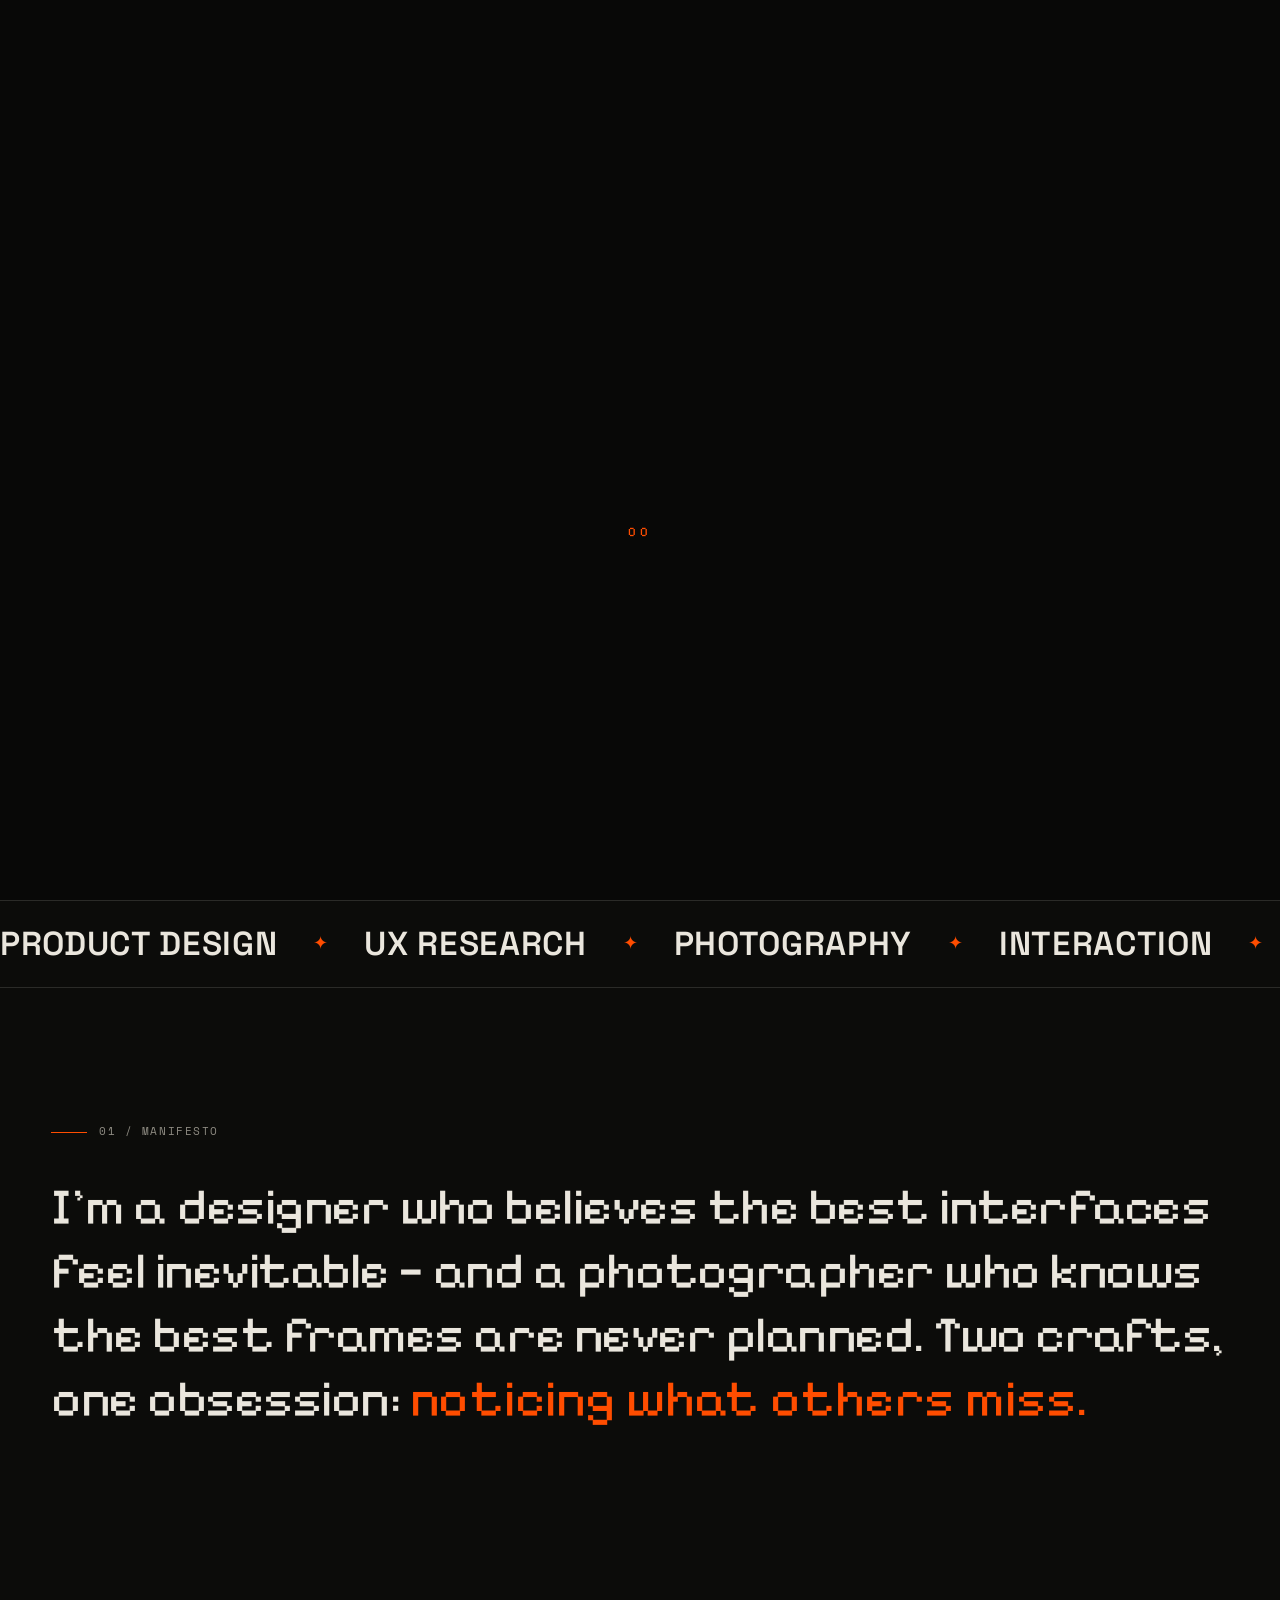
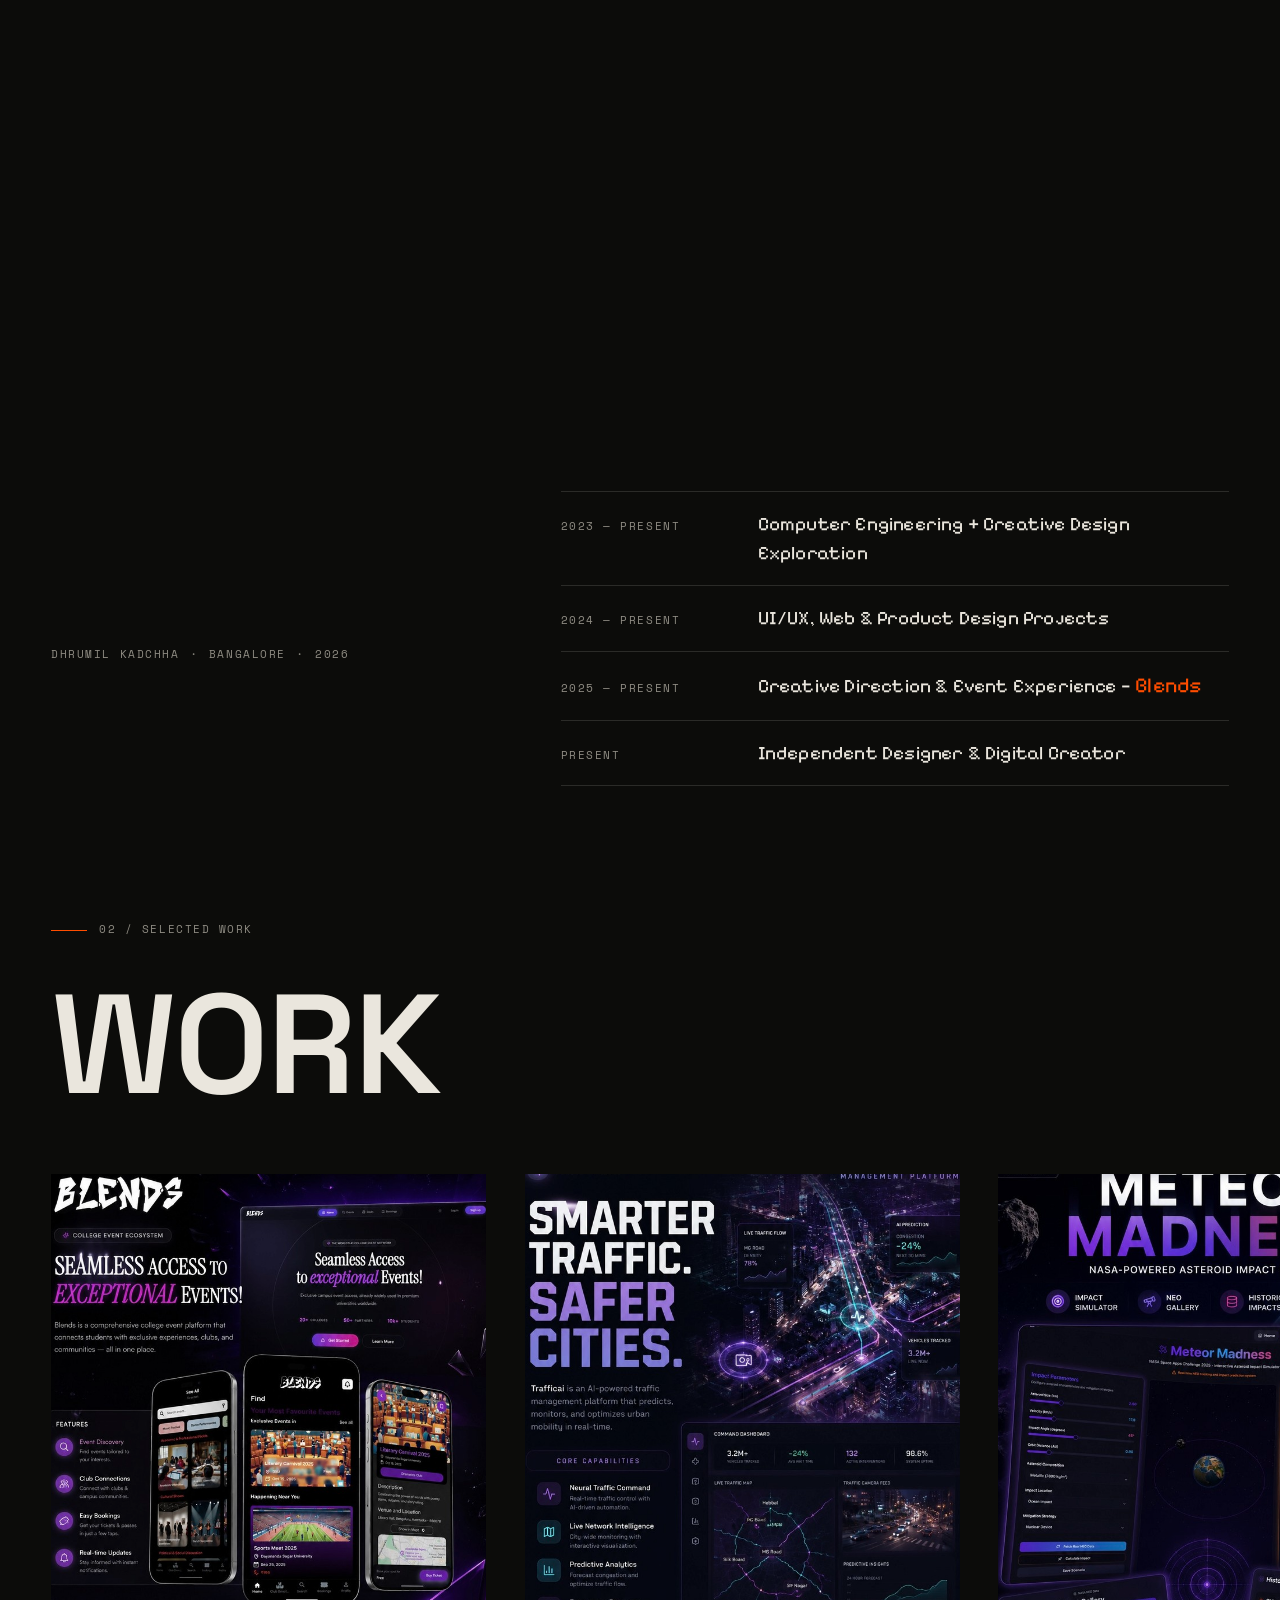
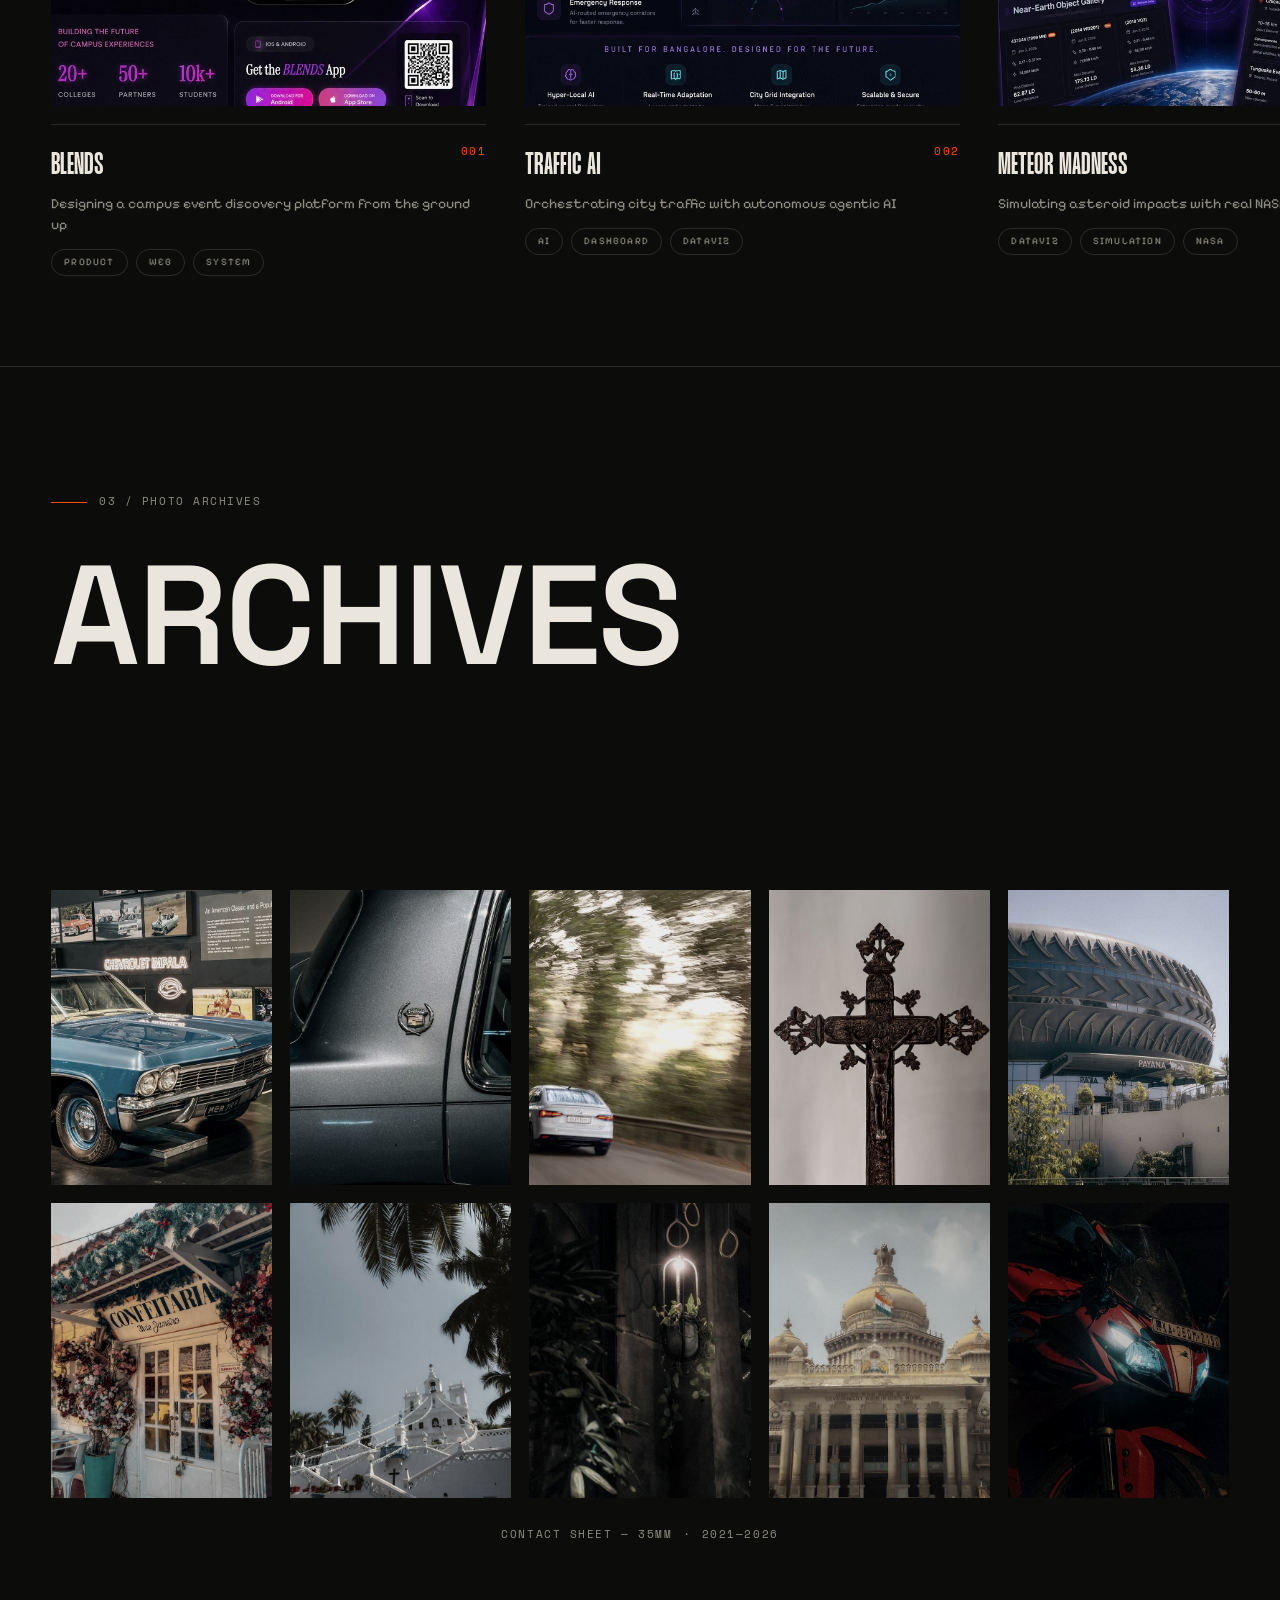
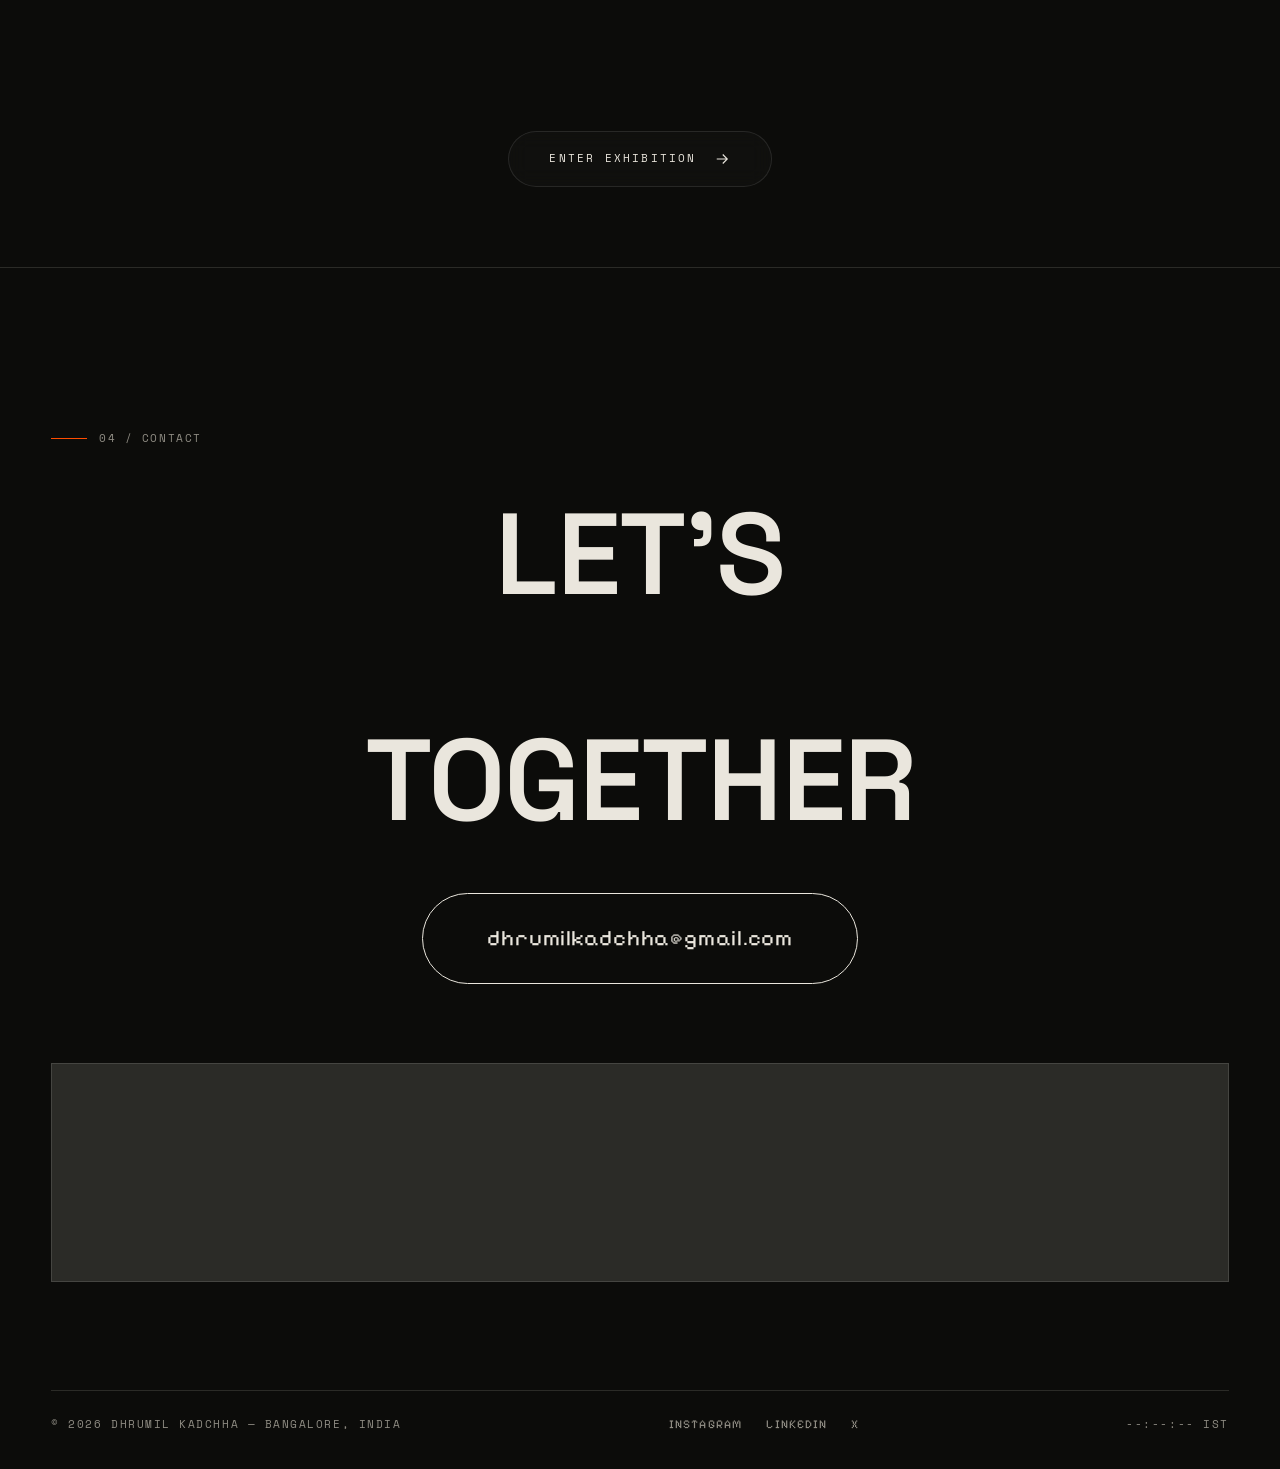
==== commit 5c80b556: "feat(ui): update logo font, add copyright hover effect, and premium loading screen for archive" ====
--- a/index.html
+++ b/index.html
@@ -28,8 +28,7 @@
   <link rel="preconnect" href="https://fonts.gstatic.com" crossorigin />
   <link href="https://api.fontshare.com/v2/css?f[]=clash-display@500,600,700&display=swap" rel="stylesheet" />
   <link href="https://fonts.googleapis.com/css2?family=Space+Grotesk:wght@300..600&family=Space+Mono:wght@400;700&display=swap" rel="stylesheet" />
-  <link rel="stylesheet" href="css/style.css?v=2" />
-  <link rel="stylesheet" href="archive/css/archive.css" />
+  <link rel="stylesheet" href="css/style.css?v=3" />
 </head>
 <body>
 
@@ -57,8 +56,8 @@
   <!-- Header -->
   <header class="header" id="header">
     <a href="#top" class="header__logo" id="headerLogo" data-hover aria-label="Dhrumil Kadchha — Home">
-      <span class="header__logo-short" aria-hidden="true">DK<span class="header__logo-dot">.</span></span>
-      <span class="header__logo-full" aria-hidden="true">Dhrumil Kadchha<span class="header__logo-dot">.</span></span>
+      <span class="header__logo-short" aria-hidden="true">© DK<span class="header__logo-dot">.</span></span>
+      <span class="header__logo-full" aria-hidden="true">© Dhrumil Kadchha<span class="header__logo-dot">.</span></span>
     </a>
 
     <nav class="header__nav" aria-label="Primary">
@@ -372,6 +371,6 @@
   <script src="https://cdn.jsdelivr.net/npm/gsap@3.12.5/dist/ScrollTrigger.min.js"></script>
   <script src="https://cdn.jsdelivr.net/npm/lenis@1.1.18/dist/lenis.min.js"></script>
   <script type="importmap">{ "imports": { "three": "https://unpkg.com/three@0.160.0/build/three.module.js" } }</script>
-  <script type="module" src="js/main.js?v=2"></script>
+  <script type="module" src="js/main.js?v=3"></script>
 </body>
 </html>
--- a/css/style.css
+++ b/css/style.css
@@ -174,7 +174,7 @@
   position: relative;
   display: inline-grid;
   flex-shrink: 0;
-  font-family: var(--font-wagon); font-style: italic; font-weight: 300;
+  font-family: var(--font-serif); font-style: italic; font-weight: 400;
   font-size: clamp(21px, 2.4vw, 28px); letter-spacing: 0.01em;
   transition: font-size 0.45s var(--ease);
 }
@@ -775,6 +775,65 @@
 @media (max-width: 900px) { .contact__grid { grid-template-columns: repeat(2, 1fr); } }
 @media (max-width: 560px) { .contact__grid { grid-template-columns: 1fr; } }
 
+/* ---------- Archive CTA (homepage → /archive) ---------- */
+.archive-cta {
+  display: flex; justify-content: center;
+  padding: 4rem 0 5rem;
+}
+.archive-cta__btn {
+  position: relative;
+  display: inline-flex; align-items: center; gap: 16px;
+  padding: 18px 40px;
+  font-family: var(--font-mono);
+  font-size: 11px; letter-spacing: 0.2em;
+  text-transform: uppercase;
+  color: var(--ink);
+  background: rgba(255, 255, 255, 0.02);
+  border: 1px solid rgba(255, 255, 255, 0.1);
+  border-radius: 60px;
+  overflow: hidden;
+  transition: all 0.6s cubic-bezier(0.19, 1, 0.22, 1);
+  cursor: pointer;
+  backdrop-filter: blur(10px);
+  -webkit-backdrop-filter: blur(10px);
+}
+.archive-cta__btn::before {
+  content: '';
+  position: absolute; inset: 0;
+  background: var(--accent);
+  border-radius: inherit;
+  transform: translateY(101%);
+  transition: transform 0.6s cubic-bezier(0.19, 1, 0.22, 1);
+}
+.archive-cta__btn:hover::before { transform: translateY(0); }
+.archive-cta__btn:hover { 
+  border-color: var(--accent); 
+  color: var(--bg); 
+  transform: translateY(-4px);
+  box-shadow: 0 15px 35px -10px rgba(255, 62, 0, 0.4);
+}
+.archive-cta__btn span, .archive-cta__btn svg { position: relative; z-index: 1; }
+.archive-cta__btn svg { width: 18px; height: 18px; transition: transform 0.6s cubic-bezier(0.19, 1, 0.22, 1); }
+.archive-cta__btn:hover svg { transform: translateX(6px) rotate(45deg); }
+
+/* ---------- Page wipe (homepage → /archive) ---------- */
+.wipe { position: fixed; inset: 0; z-index: 400; pointer-events: none; visibility: hidden; }
+.wipe.is-active { visibility: visible; pointer-events: auto; }
+.wipe__panel {
+  position: absolute; left: 0; width: 100%; height: 50.5%;
+  background: #080807;
+  will-change: transform;
+}
+.wipe__panel--top { top: 0; transform: translateY(-101%); }
+.wipe__panel--bottom { bottom: 0; transform: translateY(101%); }
+.wipe__label {
+  position: absolute; top: 50%; left: 50%;
+  transform: translate(-50%, -50%);
+  font-family: var(--font-mono); font-size: 11px;
+  letter-spacing: 0.3em; text-transform: uppercase;
+  color: var(--accent); opacity: 0;
+}
+
 /* ---------- Responsive ---------- */
 @media (max-width: 900px) {
   .sheet__grid { grid-template-columns: repeat(3, 1fr); }
